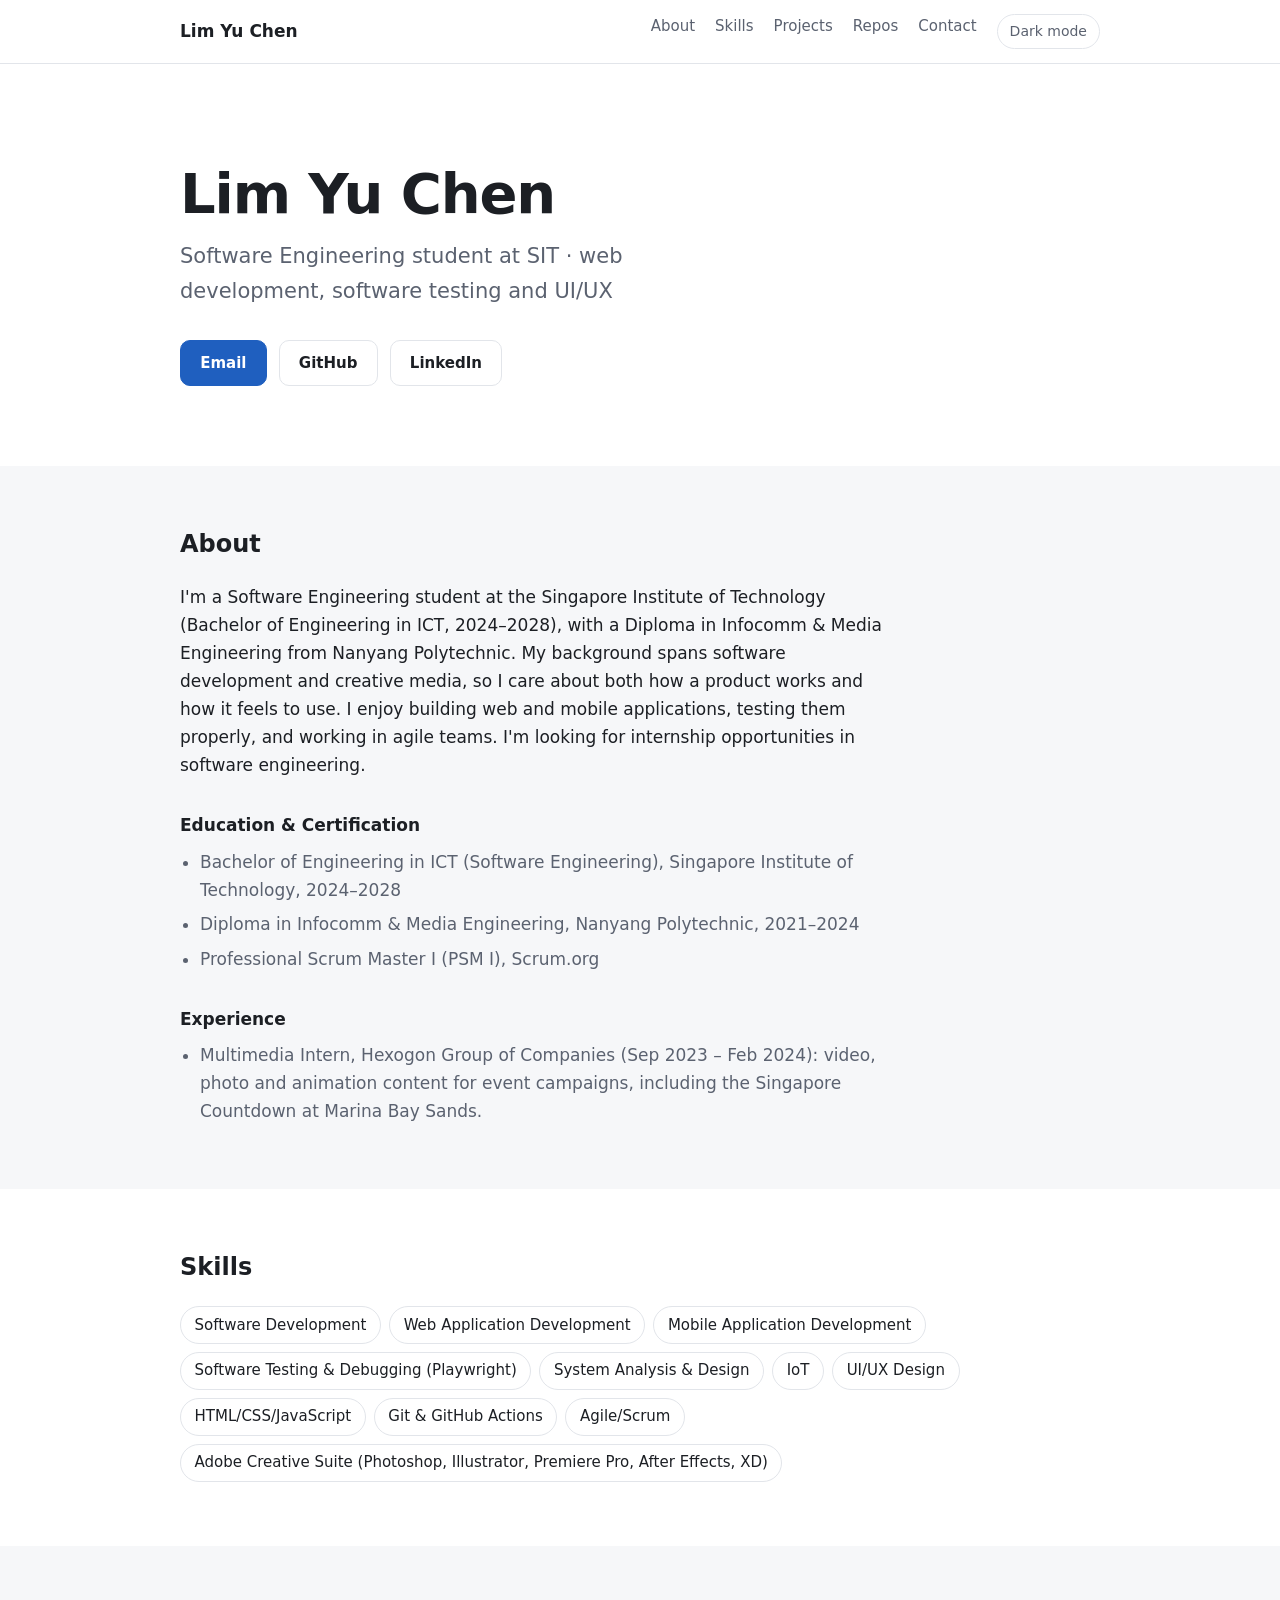
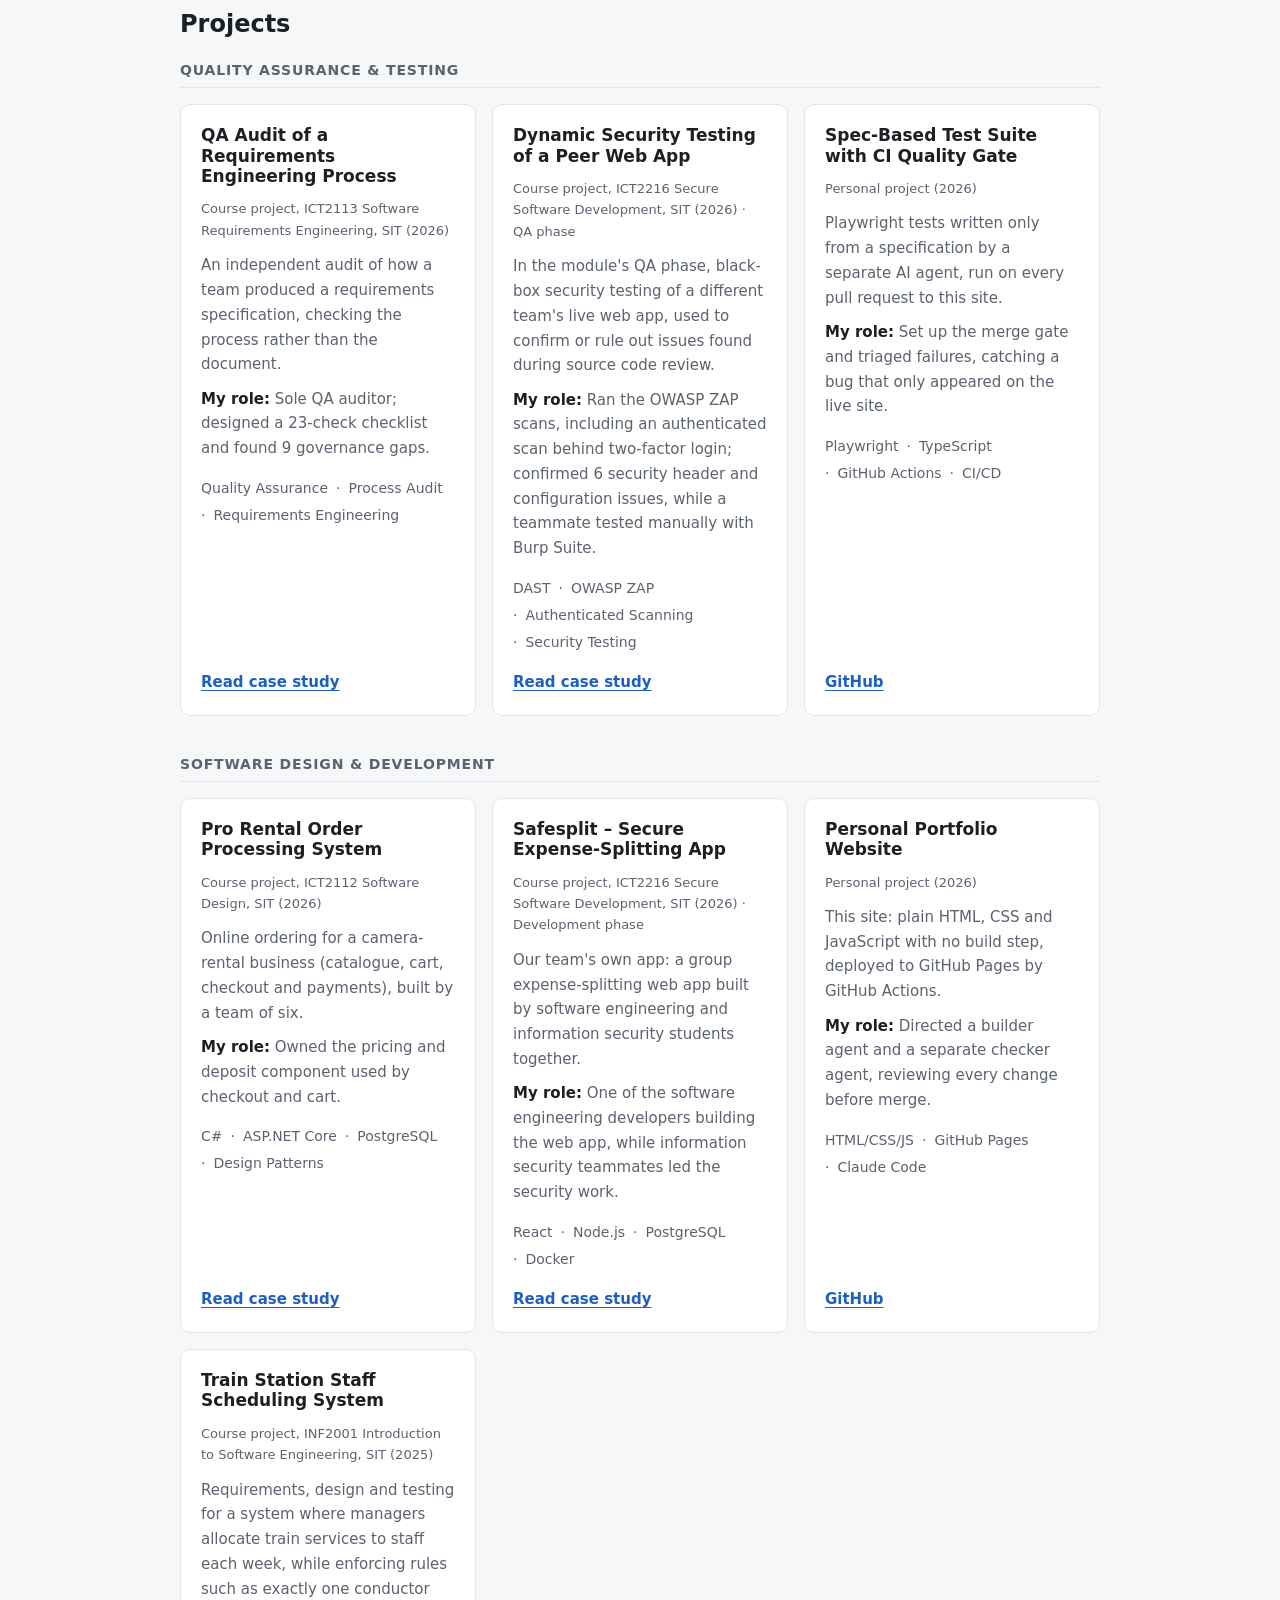
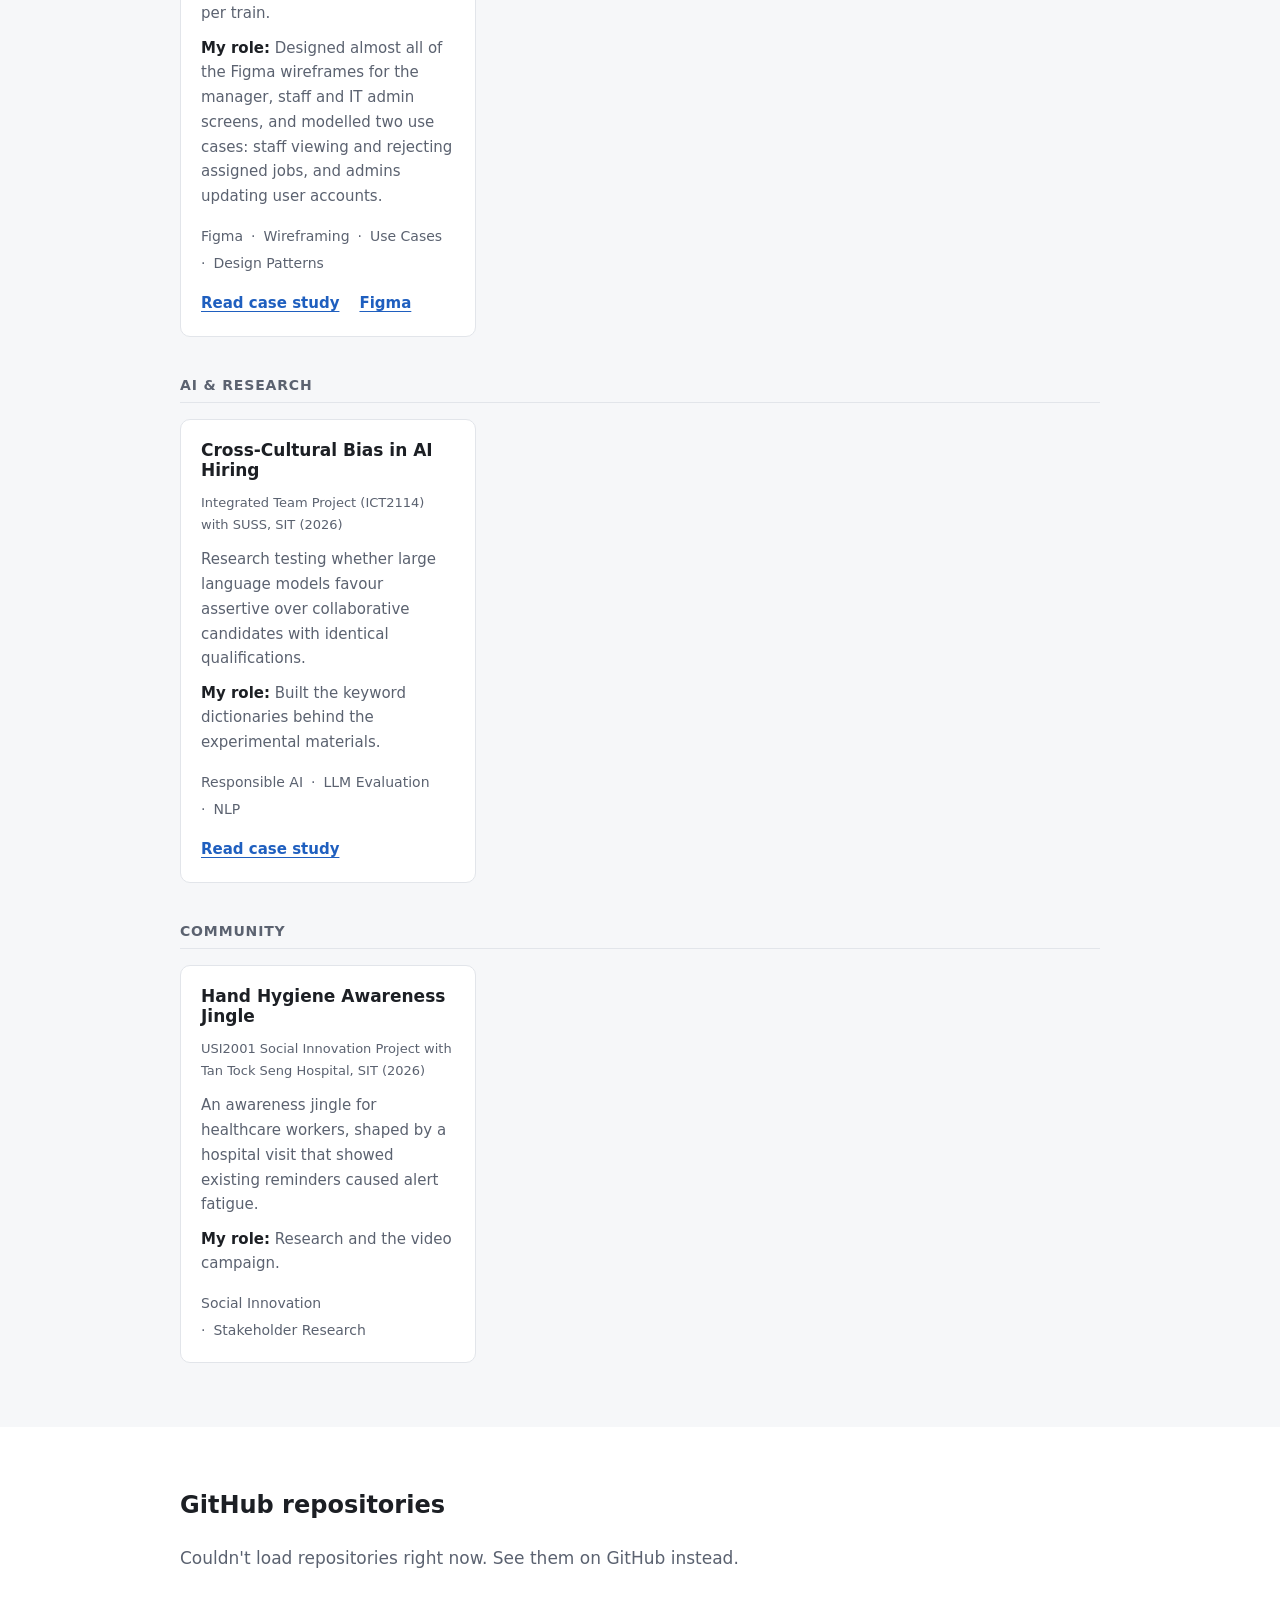
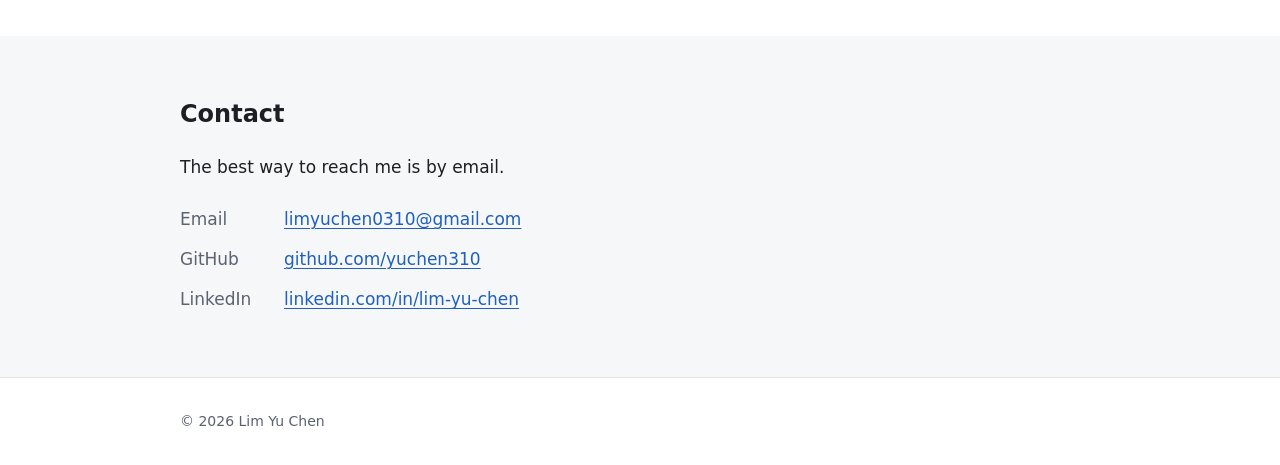
==== public/index.html @ 5fc9b2c0 "Add AI hiring bias case study page New public/ai-hiring.html sharing the case-study layout, with an " ====
<!doctype html>


<html lang="en">
<head>
  <meta charset="utf-8">
  <meta name="viewport" content="width=device-width, initial-scale=1">
  <title>Lim Yu Chen | Portfolio</title>
  <meta name="description" content="Lim Yu Chen – Software Engineering student at SIT. Web development, software testing and UI/UX.">
  <link rel="stylesheet" href="styles.css">
</head>
<body>
  <script>
    // Apply the theme before first paint to avoid a flash of the wrong colours.
    (function () {
      var stored = null;
      try { stored = sessionStorage.getItem("theme"); } catch (e) {}
      var dark = stored ? stored === "dark" : matchMedia("(prefers-color-scheme: dark)").matches;
      document.body.classList.toggle("dark", dark);
    })();
  </script>
  <header class="site-header">
    <nav class="container nav" aria-label="Main">
      <a class="nav-name" href="#hero">Lim Yu Chen</a>
      <ul class="nav-links">
        <li><a href="#about">About</a></li>
        <li><a href="#skills">Skills</a></li>
        <li><a href="#projects">Projects</a></li>
        <li><a href="#repos">Repos</a></li>
        <li><a href="#contact">Contact</a></li>
        <li><button type="button" class="theme-toggle" id="theme-toggle" aria-pressed="false">Dark mode</button></li>
      </ul>
    </nav>
  </header>

  <main>
    <section id="hero" class="hero">
      <div class="container">
        <h1>Lim Yu Chen</h1>
        <p class="tagline">Software Engineering student at SIT · web development, software testing and UI/UX</p>
        <ul class="link-row">
          <li><a class="button button-primary" href="mailto:limyuchen0310@gmail.com">Email</a></li>
          <li><a class="button" href="https://github.com/yuchen310" target="_blank" rel="noopener">GitHub</a></li>
          <li><a class="button" href="https://www.linkedin.com/in/lim-yu-chen/" target="_blank" rel="noopener">LinkedIn</a></li>
        </ul>
      </div>
    </section>

    <section id="about">
      <div class="container">
        <h2>About</h2>
        <p class="prose">I'm a Software Engineering student at the Singapore Institute of Technology (Bachelor of Engineering in ICT, 2024–2028), with a Diploma in Infocomm &amp; Media Engineering from Nanyang Polytechnic. My background spans software development and creative media, so I care about both how a product works and how it feels to use. I enjoy building web and mobile applications, testing them properly, and working in agile teams. I'm looking for internship opportunities in software engineering.</p>

        <h3 class="subheading">Education &amp; Certification</h3>
        <ul class="detail-list">
          <li>Bachelor of Engineering in ICT (Software Engineering), Singapore Institute of Technology, 2024–2028</li>
          <li>Diploma in Infocomm &amp; Media Engineering, Nanyang Polytechnic, 2021–2024</li>
          <li>Professional Scrum Master I (PSM I), Scrum.org</li>
        </ul>

        <h3 class="subheading">Experience</h3>
        <ul class="detail-list">
          <li>Multimedia Intern, Hexogon Group of Companies (Sep 2023 – Feb 2024): video, photo and animation content for event campaigns, including the Singapore Countdown at Marina Bay Sands.</li>
        </ul>
      </div>
    </section>

    <section id="skills">
      <div class="container">
        <h2>Skills</h2>
        <ul class="tags">
          <li>Software Development</li>
          <li>Web Application Development</li>
          <li>Mobile Application Development</li>
          <li>Software Testing &amp; Debugging (Playwright)</li>
          <li>System Analysis &amp; Design</li>
          <li>IoT</li>
          <li>UI/UX Design</li>
          <li>HTML/CSS/JavaScript</li>
          <li>Git &amp; GitHub Actions</li>
          <li>Agile/Scrum</li>
          <li>Adobe Creative Suite (Photoshop, Illustrator, Premiere Pro, After Effects, XD)</li>
        </ul>
      </div>
    </section>

    <section id="projects">
      <div class="container">
        <h2>Projects</h2>

        <div class="project-group">
          <h3 class="group-heading">Quality Assurance &amp; Testing</h3>
          <ul class="card-grid project-grid">
            <li class="card project-card">
              <h4>QA Audit of a Requirements Engineering Process</h4>
              <p class="card-context">Course project, ICT2113 Software Requirements Engineering, SIT (2026)</p>
              <p class="card-summary">An independent audit of how a team produced a requirements specification, checking the process rather than the document.</p>
              <p class="card-role"><strong>My role:</strong> Sole QA auditor; designed a 23-check checklist and found 9 governance gaps.</p>
              <ul class="card-meta" aria-label="Topics">
                <li>Quality Assurance</li>
                <li>Process Audit</li>
                <li>Requirements Engineering</li>
              </ul>
              <div class="card-links">
                <a class="card-link" href="qa-audit.html">Read case study</a>
              </div>
            </li>
            <li class="card project-card">
              <h4>Dynamic Security Testing of a Peer Web App</h4>
              <p class="card-context">Course project, ICT2216 Secure Software Development, SIT (2026) · QA phase</p>
              <p class="card-summary">In the module's QA phase, black-box security testing of a different team's live web app, used to confirm or rule out issues found during source code review.</p>
              <p class="card-role"><strong>My role:</strong> Ran the OWASP ZAP scans, including an authenticated scan behind two-factor login; confirmed 6 security header and configuration issues, while a teammate tested manually with Burp Suite.</p>
              <ul class="card-meta" aria-label="Topics">
                <li>DAST</li>
                <li>OWASP ZAP</li>
                <li>Authenticated Scanning</li>
                <li>Security Testing</li>
              </ul>
              <div class="card-links">
                <a class="card-link" href="dast.html">Read case study</a>
              </div>
            </li>
            <li class="card project-card">
              <h4>Spec-Based Test Suite with CI Quality Gate</h4>
              <p class="card-context">Personal project (2026)</p>
              <p class="card-summary">Playwright tests written only from a specification by a separate AI agent, run on every pull request to this site.</p>
              <p class="card-role"><strong>My role:</strong> Set up the merge gate and triaged failures, catching a bug that only appeared on the live site.</p>
              <ul class="card-meta" aria-label="Topics">
                <li>Playwright</li>
                <li>TypeScript</li>
                <li>GitHub Actions</li>
                <li>CI/CD</li>
              </ul>
              <div class="card-links">
                <a class="card-link" href="https://github.com/yuchen310/yuchen-site-tests" target="_blank" rel="noopener">GitHub</a>
              </div>
            </li>
          </ul>
        </div>

        <div class="project-group">
          <h3 class="group-heading">Software Design &amp; Development</h3>
          <ul class="card-grid project-grid">
            <li class="card project-card">
              <h4>Pro Rental Order Processing System</h4>
              <p class="card-context">Course project, ICT2112 Software Design, SIT (2026)</p>
              <p class="card-summary">Online ordering for a camera-rental business (catalogue, cart, checkout and payments), built by a team of six.</p>
              <p class="card-role"><strong>My role:</strong> Owned the pricing and deposit component used by checkout and cart.</p>
              <ul class="card-meta" aria-label="Topics">
                <li>C#</li>
                <li>ASP.NET Core</li>
                <li>PostgreSQL</li>
                <li>Design Patterns</li>
              </ul>
              <div class="card-links">
                <a class="card-link" href="pro-rental.html">Read case study</a>
              </div>
            </li>
            <li class="card project-card">
              <h4>Safesplit – Secure Expense-Splitting App</h4>
              <p class="card-context">Course project, ICT2216 Secure Software Development, SIT (2026) · Development phase</p>
              <p class="card-summary">Our team's own app: a group expense-splitting web app built by software engineering and information security students together.</p>
              <!-- TODO: replace with the specific feature built, as one of the software engineering developers -->
              <p class="card-role"><strong>My role:</strong> One of the software engineering developers building the web app, while information security teammates led the security work.</p>
              <ul class="card-meta" aria-label="Topics">
                <li>React</li>
                <li>Node.js</li>
                <li>PostgreSQL</li>
                <li>Docker</li>
              </ul>
              <div class="card-links">
                <a class="card-link" href="safesplit.html">Read case study</a>
              </div>
            </li>
            <li class="card project-card">
              <h4>Personal Portfolio Website</h4>
              <p class="card-context">Personal project (2026)</p>
              <p class="card-summary">This site: plain HTML, CSS and JavaScript with no build step, deployed to GitHub Pages by GitHub Actions.</p>
              <p class="card-role"><strong>My role:</strong> Directed a builder agent and a separate checker agent, reviewing every change before merge.</p>
              <ul class="card-meta" aria-label="Topics">
                <li>HTML/CSS/JS</li>
                <li>GitHub Pages</li>
                <li>Claude Code</li>
              </ul>
              <div class="card-links">
                <a class="card-link" href="https://github.com/yuchen310/yuchen-site" target="_blank" rel="noopener">GitHub</a>
              </div>
            </li>
            <li class="card project-card">
              <h4>Train Station Staff Scheduling System</h4>
              <p class="card-context">Course project, INF2001 Introduction to Software Engineering, SIT (2025)</p>
              <p class="card-summary">Requirements, design and testing for a system where managers allocate train services to staff each week, while enforcing rules such as exactly one conductor per train.</p>
              <p class="card-role"><strong>My role:</strong> Designed almost all of the Figma wireframes for the manager, staff and IT admin screens, and modelled two use cases: staff viewing and rejecting assigned jobs, and admins updating user accounts.</p>
              <ul class="card-meta" aria-label="Topics">
                <li>Figma</li>
                <li>Wireframing</li>
                <li>Use Cases</li>
                <li>Design Patterns</li>
              </ul>
              <div class="card-links">
                <a class="card-link" href="scheduling.html">Read case study</a>
                <a class="card-link" href="https://www.figma.com/design/fdSWLuWIiKrwcCBHg0YOWa/ISE-Train-and-Employee-management" target="_blank" rel="noopener noreferrer">Figma</a>
              </div>
            </li>
          </ul>
        </div>

        <div class="project-group">
          <h3 class="group-heading">AI &amp; Research</h3>
          <ul class="card-grid project-grid">
            <li class="card project-card">
              <h4>Cross-Cultural Bias in AI Hiring</h4>
              <p class="card-context">Integrated Team Project (ICT2114) with SUSS, SIT (2026)</p>
              <p class="card-summary">Research testing whether large language models favour assertive over collaborative candidates with identical qualifications.</p>
              <p class="card-role"><strong>My role:</strong> Built the keyword dictionaries behind the experimental materials.</p>
              <ul class="card-meta" aria-label="Topics">
                <li>Responsible AI</li>
                <li>LLM Evaluation</li>
                <li>NLP</li>
              </ul>
              <div class="card-links">
                <a class="card-link" href="ai-hiring.html">Read case study</a>
              </div>
            </li>
          </ul>
        </div>

        <div class="project-group">
          <h3 class="group-heading">Community</h3>
          <ul class="card-grid project-grid">
            <li class="card project-card">
              <h4>Hand Hygiene Awareness Jingle</h4>
              <p class="card-context">USI2001 Social Innovation Project with Tan Tock Seng Hospital, SIT (2026)</p>
              <p class="card-summary">An awareness jingle for healthcare workers, shaped by a hospital visit that showed existing reminders caused alert fatigue.</p>
              <p class="card-role"><strong>My role:</strong> Research and the video campaign.</p>
              <ul class="card-meta" aria-label="Topics">
                <li>Social Innovation</li>
                <li>Stakeholder Research</li>
              </ul>
            </li>
          </ul>
        </div>
      </div>
    </section>

    <section id="repos">
      <div class="container">
        <h2>GitHub repositories</h2>
        <p class="status" id="repos-status" role="status">Loading repositories…</p>
        <ul class="card-grid" id="repos-list"></ul>
      </div>
    </section>

    <section id="contact">
      <div class="container">
        <h2>Contact</h2>
        <p class="prose">The best way to reach me is by email.</p>
        <ul class="contact-list">
          <li><span>Email</span> <a href="mailto:limyuchen0310@gmail.com">limyuchen0310@gmail.com</a></li>
          <li><span>GitHub</span> <a href="https://github.com/yuchen310" target="_blank" rel="noopener">github.com/yuchen310</a></li>
          <li><span>LinkedIn</span> <a href="https://www.linkedin.com/in/lim-yu-chen/" target="_blank" rel="noopener">linkedin.com/in/lim-yu-chen</a></li>
        </ul>
      </div>
    </section>
  </main>

  <button type="button" class="back-to-top" id="back-to-top" aria-label="Back to top" hidden>↑ Top</button>

  <footer class="site-footer">
    <div class="container">
      <p>© <span id="year">2026</span> Lim Yu Chen</p>
    </div>
  </footer>

  <script src="script.js"></script>
</body>
</html>
---- public/styles.css ----
:root {
  --bg: #ffffff;
  --bg-alt: #f6f7f9;
  --text: #1c1f24;
  --muted: #5b6270;
  --border: #e2e5ea;
  --accent: #1f5fbf;
  --accent-text: #ffffff;
  --pass: #1a7f37;
  --fail: #b42318;
  --radius: 10px;
  --max: 960px;
  color-scheme: light;
}

body.dark {
  --bg: #111418;
  --bg-alt: #171b21;
  --text: #e6e8eb;
  --muted: #9aa2ae;
  --border: #2a3039;
  --accent: #6ea8ff;
  --accent-text: #0b1220;
  --pass: #6fdc8c;
  --fail: #ff8a80;
  color-scheme: dark;
}

*,
*::before,
*::after {
  box-sizing: border-box;
}

html {
  scroll-behavior: smooth;
  scroll-padding-top: 4.5rem;
}

body {
  margin: 0;
  background: var(--bg);
  color: var(--text);
  font-family: system-ui, -apple-system, "Segoe UI", Roboto, "Helvetica Neue", Arial, sans-serif;
  font-size: 1.0625rem;
  line-height: 1.65;
  -webkit-font-smoothing: antialiased;
}

a {
  color: var(--accent);
  text-underline-offset: 0.2em;
}

a:hover {
  text-decoration-thickness: 2px;
}

:focus-visible {
  outline: 2px solid var(--accent);
  outline-offset: 3px;
}

h1,
h2,
h3,
h4 {
  line-height: 1.2;
  margin: 0 0 0.75rem;
}

h2 {
  font-size: 1.5rem;
  margin-bottom: 1.5rem;
}

h3 {
  font-size: 1.0625rem;
}

ul {
  list-style: none;
  margin: 0;
  padding: 0;
}

.container {
  max-width: var(--max);
  margin: 0 auto;
  padding-inline: 1.25rem;
}

section {
  padding-block: 4rem;
}

section:nth-of-type(even) {
  background: var(--bg-alt);
}

.prose {
  max-width: 65ch;
  margin: 0;
}

.subheading {
  margin-top: 2.25rem;
}

.detail-list {
  max-width: 65ch;
  padding-left: 1.25rem;
  list-style: disc;
  color: var(--muted);
}

.detail-list li + li {
  margin-top: 0.4rem;
}

/* Header */
.site-header {
  position: sticky;
  top: 0;
  z-index: 10;
  background: color-mix(in srgb, var(--bg) 92%, transparent);
  backdrop-filter: blur(8px);
  border-bottom: 1px solid var(--border);
}

.nav {
  display: flex;
  flex-wrap: wrap;
  align-items: center;
  justify-content: space-between;
  gap: 0.5rem 1.5rem;
  padding-block: 0.875rem;
}

.nav-name {
  font-weight: 700;
  color: var(--text);
  text-decoration: none;
}

.nav-links {
  display: flex;
  flex-wrap: wrap;
  gap: 0.25rem 1.25rem;
  font-size: 0.9375rem;
}

.nav-links a {
  color: var(--muted);
  text-decoration: none;
}

.nav-links a:hover {
  color: var(--text);
}

.theme-toggle {
  padding: 0.3rem 0.75rem;
  border: 1px solid var(--border);
  border-radius: 999px;
  background: transparent;
  color: var(--muted);
  font: inherit;
  font-size: 0.875rem;
  cursor: pointer;
}

.theme-toggle:hover {
  border-color: var(--accent);
  color: var(--text);
}

/* Hero */
.hero {
  padding-block: 6rem 5rem;
}

.hero h1 {
  font-size: clamp(2.25rem, 7vw, 3.5rem);
  letter-spacing: -0.02em;
}

.tagline {
  font-size: clamp(1.125rem, 2.5vw, 1.3125rem);
  color: var(--muted);
  max-width: 40ch;
  margin: 0 0 2rem;
}

.link-row {
  display: flex;
  flex-wrap: wrap;
  gap: 0.75rem;
}

.button {
  display: inline-block;
  padding: 0.6rem 1.2rem;
  border: 1px solid var(--border);
  border-radius: var(--radius);
  color: var(--text);
  font-weight: 600;
  font-size: 0.9375rem;
  text-decoration: none;
  transition: border-color 0.15s, background-color 0.15s;
}

.button:hover {
  border-color: var(--accent);
}

.button-primary {
  background: var(--accent);
  border-color: var(--accent);
  color: var(--accent-text);
}

/* Skills */
.tags {
  display: flex;
  flex-wrap: wrap;
  gap: 0.5rem;
}

.tags li {
  padding: 0.35rem 0.85rem;
  border: 1px solid var(--border);
  border-radius: 999px;
  background: var(--bg);
  font-size: 0.9375rem;
}

/* Cards */
.card-grid {
  display: grid;
  grid-template-columns: repeat(auto-fill, minmax(min(100%, 260px), 1fr));
  gap: 1rem;
}

.card {
  display: flex;
  flex-direction: column;
  padding: 1.25rem;
  border: 1px solid var(--border);
  border-radius: var(--radius);
  background: var(--bg);
  min-width: 0;
}

.card h3,
.card h4 {
  font-size: 1.0625rem;
  overflow-wrap: anywhere;
}

.card h3 a,
.card h4 a {
  color: var(--text);
  text-decoration: none;
}

.card h3 a:hover,
.card h4 a:hover {
  color: var(--accent);
}

/* Project categories */
.project-group + .project-group {
  margin-top: 2.5rem;
}

.group-heading {
  margin-bottom: 1rem;
  padding-bottom: 0.5rem;
  border-bottom: 1px solid var(--border);
  font-size: 0.875rem;
  text-transform: uppercase;
  letter-spacing: 0.06em;
  color: var(--muted);
}

.card p {
  margin: 0;
  color: var(--muted);
  font-size: 0.9375rem;
  flex-grow: 1;
}

.card-meta {
  display: flex;
  flex-wrap: wrap;
  gap: 1rem;
  margin-top: 1rem;
  font-size: 0.875rem;
  color: var(--muted);
}

/* Topic lists: tighter spacing with a dot between items. */
ul.card-meta {
  gap: 0.25rem 0.5rem;
}

ul.card-meta li + li::before {
  content: "·";
  margin-right: 0.5rem;
}

.card-link {
  align-self: flex-start;
  margin-top: 1rem;
  font-size: 0.9375rem;
  font-weight: 600;
}

/* Case study pages */
.case-hero {
  padding-block: 3rem 2.5rem;
}

.case-hero h1 {
  font-size: clamp(1.75rem, 5vw, 2.5rem);
  letter-spacing: -0.01em;
  max-width: 30ch;
}

.back-link {
  display: inline-block;
  margin-bottom: 1.5rem;
  font-size: 0.9375rem;
  font-weight: 600;
}

.case-meta {
  margin: 0;
  color: var(--muted);
  font-size: 0.9375rem;
}

section.case-study {
  background: var(--bg);
  border-top: 1px solid var(--border);
}

.case-study h2 {
  margin: 2.75rem 0 1rem;
}

.case-study h2:first-child {
  margin-top: 0;
}

.case-study .prose + .prose,
.case-study .prose-list + .prose {
  margin-top: 1rem;
}

.prose-list {
  max-width: 65ch;
  margin: 1rem 0 0;
  padding-left: 1.5rem;
}

ul.prose-list {
  list-style: disc;
}

.prose-list li + li {
  margin-top: 0.5rem;
}

.case-footer-link {
  margin: 3rem 0 0;
}

/* Wide tables scroll inside their own box so the page never scrolls sideways. */
.table-scroll {
  margin-top: 1.25rem;
  overflow-x: auto;
  border: 1px solid var(--border);
  border-radius: var(--radius);
}

.checklist {
  width: 100%;
  min-width: 40rem;
  border-collapse: collapse;
  font-size: 0.9375rem;
}

.checklist th,
.checklist td {
  padding: 0.75rem 1rem;
  text-align: left;
  vertical-align: top;
  border-bottom: 1px solid var(--border);
}

.checklist th {
  background: var(--bg-alt);
  font-size: 0.8125rem;
  text-transform: uppercase;
  letter-spacing: 0.04em;
  color: var(--muted);
}

.checklist tbody tr:last-child td {
  border-bottom: 0;
}

.checklist td:first-child {
  white-space: nowrap;
  font-variant-numeric: tabular-nums;
}

/* Text comparison tables: every column wraps, and the last isn't muted. */
.compare-table td:first-child {
  white-space: normal;
}

.checklist.compare-table td:last-child {
  color: var(--text);
}

.checklist td:last-child {
  color: var(--muted);
}

.result {
  font-weight: 700;
}

.result-pass {
  color: var(--pass);
}

.result-fail {
  color: var(--fail);
}

/* At-a-glance summary box */
.at-a-glance {
  display: grid;
  gap: 0.6rem;
  max-width: 40rem;
  margin: 1.75rem 0 0;
  padding: 1rem 1.25rem;
  border: 1px solid var(--border);
  border-radius: var(--radius);
  background: var(--bg-alt);
  font-size: 0.9375rem;
}

.at-a-glance div {
  display: grid;
  grid-template-columns: 5.5rem 1fr;
  gap: 0 1rem;
}

.at-a-glance dt {
  color: var(--muted);
  font-weight: 600;
}

.at-a-glance dd {
  margin: 0;
  min-width: 0;
}

/* Inline code and code blocks */
code {
  font-family: ui-monospace, SFMono-Regular, Consolas, "Liberation Mono", Menlo, monospace;
  font-size: 0.875em;
  overflow-wrap: anywhere;
}

.code-block {
  max-width: 100%;
  margin: 1.25rem 0 0;
  padding: 1rem 1.25rem;
  overflow-x: auto;
  border: 1px solid var(--border);
  border-radius: var(--radius);
  background: var(--bg-alt);
  font-size: 0.9375rem;
  line-height: 1.55;
}

.code-block code {
  font-size: 0.875rem;
  overflow-wrap: normal;
}

/* Screenshots and diagrams */
.screenshot,
.flow-diagram {
  margin: 1.5rem 0 0;
}

/* Case-study images always fit the text column. */
.case-study img {
  display: block;
  max-width: 100%;
  height: auto;
  border: 1px solid var(--border);
  border-radius: var(--radius);
}

/* Flow diagram: a row of boxes joined by CSS-drawn arrows; stacks on narrow screens. */
.flow-diagram {
  padding: 1.25rem 1rem;
  border: 1px solid var(--border);
  border-radius: var(--radius);
  background: var(--bg-alt);
}

.flow {
  --box-h: 4.25rem;
  --gap: 1.5rem;
  display: flex;
  align-items: flex-end;
  max-width: 48rem;
  margin: 0 auto;
  padding: 0;
  list-style: none;
}

.flow-step {
  position: relative;
  display: flex;
  flex-direction: column;
  flex: 1 1 0;
  min-width: 0;
}

.flow-step-fed {
  flex-grow: 1.4;
}

.flow-step + .flow-step {
  margin-left: var(--gap);
}

/* Main arrow: a line in the gap before each step, ending in a head. */
.flow-step + .flow-step::before,
.flow-step + .flow-step::after {
  content: "";
  position: absolute;
}

.flow-step + .flow-step::before {
  left: calc(-1 * var(--gap) + 2px);
  bottom: calc(var(--box-h) / 2 - 1px);
  width: calc(var(--gap) - 10px);
  border-top: 2px solid var(--muted);
}

.flow-step + .flow-step::after {
  left: -8px;
  bottom: calc(var(--box-h) / 2 - 6px);
  border: 6px solid transparent;
  border-right: 0;
  border-left: 7px solid var(--muted);
}

.flow-box {
  display: flex;
  flex-direction: column;
  justify-content: center;
  align-items: center;
  min-height: var(--box-h);
  padding: 0.5rem 0.4rem;
  border: 1.5px solid var(--border);
  border-radius: 8px;
  background: var(--bg);
  color: var(--text);
  font-size: 0.8125rem;
  font-weight: 600;
  line-height: 1.3;
  text-align: center;
  overflow-wrap: anywhere;
}

.flow-box small {
  display: block;
  margin-top: 0.15rem;
  color: var(--muted);
  font-size: 0.75rem;
  font-weight: 400;
}

.flow-box-mine {
  border: 2px solid var(--accent);
}

.flow-box-mine small {
  color: var(--accent);
  font-weight: 600;
}

.flow-box-external {
  border-style: dashed;
  background: transparent;
}

/* Dashed feed arrow from the shipping module into cost calculation. */
.flow-feed {
  position: relative;
  height: 1.75rem;
}

.flow-feed::before,
.flow-feed::after {
  content: "";
  position: absolute;
}

.flow-feed::before {
  top: 2px;
  bottom: 7px;
  left: calc(50% - 1px);
  border-left: 2px dashed var(--muted);
}

.flow-feed::after {
  bottom: 0;
  left: calc(50% - 6px);
  border: 6px solid transparent;
  border-bottom: 0;
  border-top: 7px solid var(--muted);
}

.flow-note {
  max-width: 48rem;
  margin: 1rem auto 0;
  color: var(--muted);
  font-size: 0.875rem;
  text-align: center;
}

.case-study .flow-diagram + .prose {
  margin-top: 1.25rem;
}

/* Diagrams whose last step branches downward: align steps by their top edge. */
.flow-top {
  align-items: flex-start;
}

.flow-top .flow-step + .flow-step::before {
  bottom: auto;
  top: calc(var(--box-h) / 2 - 1px);
}

.flow-top .flow-step + .flow-step::after {
  bottom: auto;
  top: calc(var(--box-h) / 2 - 6px);
}

.flow-step-wide {
  flex-grow: 2;
}

.flow-branches {
  display: flex;
  gap: 0.75rem;
  margin-top: 1.75rem;
}

.flow-branches .flow-box {
  position: relative;
  flex: 1 1 0;
  min-width: 0;
}

/* Each branch gets a short arrow down from the step above. */
.flow-branches .flow-box::before,
.flow-branches .flow-box::after {
  content: "";
  position: absolute;
}

.flow-branches .flow-box::before {
  top: calc(-1.75rem + 2px);
  left: calc(50% - 1px);
  height: calc(1.75rem - 10px);
  border-left: 2px solid var(--muted);
}

.flow-branches .flow-box::after {
  top: -8px;
  left: calc(50% - 6px);
  border: 6px solid transparent;
  border-bottom: 0;
  border-top: 7px solid var(--muted);
}

/* Sub-headings and spacing inside case studies. */
.case-study h3 {
  margin: 2rem 0 0.75rem;
  font-size: 1.125rem;
}

.case-study h2 + h3 {
  margin-top: 0;
}

.case-study .table-scroll + .prose {
  margin-top: 1.25rem;
}

.case-study .flowchart-figure + .prose {
  margin-top: 1.25rem;
}

/* Vertical flowchart: steps run down the left, and a decision's "No" path branches right. */
.flowchart-figure {
  margin: 1.5rem 0 0;
  padding: 1.25rem 1rem;
  border: 1px solid var(--border);
  border-radius: var(--radius);
  background: var(--bg-alt);
}

.flowchart {
  --node-w: 15rem;
  --box-h: 3.25rem;
  --gap: 2rem;
  max-width: 38rem;
  margin: 0 auto;
  padding: 0;
  list-style: none;
}

.fc-step {
  position: relative;
  display: flex;
  align-items: center;
}

.fc-step + .fc-step {
  margin-top: var(--gap);
}

.fc-step + .fc-step::before,
.fc-step + .fc-step::after {
  content: "";
  position: absolute;
}

.fc-step + .fc-step::before {
  top: calc(-1 * var(--gap) + 2px);
  left: calc(var(--node-w) / 2 - 1px);
  height: calc(var(--gap) - 10px);
  border-left: 2px solid var(--muted);
}

.fc-step + .fc-step::after {
  top: -8px;
  left: calc(var(--node-w) / 2 - 6px);
  border: 6px solid transparent;
  border-bottom: 0;
  border-top: 7px solid var(--muted);
}

.fc-node {
  flex: 0 0 var(--node-w);
}

/* Decisions are pill-shaped with an accent outline. */
.fc-decision .fc-node {
  border: 2px solid var(--accent);
  border-radius: 999px;
}

.fc-yes {
  position: absolute;
  top: 100%;
  left: calc(var(--node-w) / 2 + 0.6rem);
  color: var(--muted);
  font-size: 0.75rem;
  font-weight: 600;
  line-height: var(--gap);
}

.fc-alt {
  display: flex;
  align-items: center;
  flex: 1 1 auto;
  min-width: 0;
}

/* "No" label sits above a dashed arrow pointing at the alternative outcome. */
.fc-alt-arrow {
  position: relative;
  flex: 0 0 3.5rem;
  padding-bottom: 0.9rem;
  color: var(--muted);
  font-size: 0.75rem;
  font-weight: 600;
  text-align: center;
}

.fc-alt-arrow::before,
.fc-alt-arrow::after {
  content: "";
  position: absolute;
}

.fc-alt-arrow::before {
  left: 4px;
  right: 8px;
  bottom: calc(0.45rem - 1px);
  border-top: 2px dashed var(--muted);
}

.fc-alt-arrow::after {
  right: 1px;
  bottom: calc(0.45rem - 6px);
  border: 6px solid transparent;
  border-right: 0;
  border-left: 7px solid var(--muted);
}

.fc-alt-node {
  flex: 1 1 auto;
  min-width: 0;
  max-width: 15rem;
  border-style: dashed;
  background: transparent;
}

@media (max-width: 40rem) {
  .flowchart {
    --node-w: 52%;
  }

  .fc-alt-arrow {
    flex-basis: 2.25rem;
  }

  .fc-alt-node {
    font-size: 0.75rem;
  }
}

/* Screenshot captions, and pairs or galleries shown in two columns on wide screens. */
.screenshot figcaption {
  margin-top: 0.5rem;
  color: var(--muted);
  font-size: 0.875rem;
}

.screenshot-pair,
.gallery {
  display: grid;
  gap: 1.5rem 1rem;
  margin-top: 1.5rem;
}

.screenshot-pair .screenshot,
.gallery .screenshot {
  margin: 0;
  min-width: 0;
}

@media (min-width: 40rem) {
  .screenshot-pair,
  .gallery {
    grid-template-columns: repeat(2, minmax(0, 1fr));
  }
}

.case-study .gallery + .prose {
  margin-top: 1.25rem;
}

/* Word samples: pill-shaped tags grouped by category, all in one neutral style. */
.word-samples {
  display: grid;
  grid-template-columns: repeat(auto-fit, minmax(min(100%, 15rem), 1fr));
  gap: 1rem 1.5rem;
  margin-top: 1.5rem;
}

.word-group {
  min-width: 0;
}

.case-study .word-group-label {
  margin: 0 0 0.5rem;
  color: var(--muted);
  font-size: 0.8125rem;
  font-weight: 700;
  letter-spacing: 0.06em;
  text-transform: uppercase;
}

.pill-list {
  display: flex;
  flex-wrap: wrap;
  gap: 0.4rem;
}

.pill-list li,
.flow-pills span {
  padding: 0.2rem 0.65rem;
  border: 1px solid var(--border);
  border-radius: 999px;
  background: var(--bg);
  color: var(--text);
  font-size: 0.8125rem;
  line-height: 1.4;
  overflow-wrap: anywhere;
}

/* Diagrams whose boxes differ in height: centre the row and put arrows at mid-height. */
.flow-center {
  align-items: center;
}

.flow-center .flow-step + .flow-step::before {
  bottom: auto;
  top: calc(50% - 1px);
}

.flow-center .flow-step + .flow-step::after {
  bottom: auto;
  top: calc(50% - 6px);
}

@media (max-width: 40rem) {
  .flow-center {
    align-items: stretch;
  }

  .flow-center .flow-step + .flow-step::before {
    top: calc(-1 * var(--gap) + 2px);
  }

  .flow-center .flow-step + .flow-step::after {
    top: -8px;
  }
}

/* Mini pills inside a diagram box. */
.flow-pills {
  display: flex;
  flex-wrap: wrap;
  justify-content: center;
  gap: 0.25rem;
  margin-top: 0.35rem;
}

.flow-pills span {
  padding: 0.05rem 0.45rem;
  background: var(--bg-alt);
  font-size: 0.6875rem;
  font-weight: 500;
}

.case-study .word-samples + .prose,
.case-study .word-samples + h3 {
  margin-top: 2rem;
}

/* Stacked branching diagram: centre the steps so both branches hang below the last one. */
@media (max-width: 40rem) {
  .flow-top .flow-step > .flow-box {
    margin-inline: auto;
  }

  .flow-top .flow-step + .flow-step::before {
    top: calc(-1 * var(--gap) + 2px);
    left: calc(50% - 1px);
  }

  .flow-top .flow-step + .flow-step::after {
    top: -8px;
    left: calc(50% - 6px);
  }

  .flow .flow-branches .flow-box {
    width: auto;
  }
}

@media (max-width: 40rem) {
  .flow {
    flex-direction: column;
    align-items: stretch;
  }

  .flow .flow-box {
    width: 55%;
  }

  .flow-step + .flow-step {
    margin-left: 0;
    margin-top: var(--gap);
  }

  /* Main arrows point down, centred on the 55%-wide boxes. */
  .flow-step + .flow-step::before {
    top: calc(-1 * var(--gap) + 2px);
    bottom: auto;
    left: calc(27.5% - 1px);
    width: 0;
    height: calc(var(--gap) - 10px);
    border-top: 0;
    border-left: 2px solid var(--muted);
  }

  .flow-step + .flow-step::after {
    top: -8px;
    bottom: auto;
    left: calc(27.5% - 6px);
    border: 6px solid transparent;
    border-bottom: 0;
    border-top: 7px solid var(--muted);
  }

  /* Shipping sits to the right of cost calculation, feeding it from the side. */
  .flow-step-fed {
    flex-direction: row-reverse;
    align-items: stretch;
  }

  .flow-step-fed .flow-box-external {
    flex: 1 1 0;
    width: auto;
    min-width: 0;
  }

  .flow-feed {
    flex: 0 0 1.75rem;
    height: auto;
  }

  .flow-feed::before {
    top: calc(50% - 1px);
    bottom: auto;
    left: 7px;
    right: 2px;
    border-left: 0;
    border-top: 2px dashed var(--muted);
  }

  .flow-feed::after {
    top: calc(50% - 6px);
    bottom: auto;
    left: 0;
    border: 6px solid transparent;
    border-left: 0;
    border-right: 7px solid var(--muted);
  }
}

/* Cost breakdown table */
.cost-table {
  min-width: 32rem;
}

.cost-table th[scope="row"] {
  background: none;
  font-size: inherit;
  text-transform: none;
  letter-spacing: normal;
  color: var(--text);
  font-weight: 400;
}

.cost-table td:nth-child(n + 2),
.cost-table th[scope="col"]:nth-child(n + 2) {
  text-align: right;
  white-space: nowrap;
  font-variant-numeric: tabular-nums;
}

.cost-table td:last-child {
  color: var(--text);
}

.cost-table tr.cost-row th,
.cost-table tr.cost-row td {
  border-top: 2px solid var(--border);
}

.cost-table tr.cost-total th,
.cost-table tr.cost-total td {
  font-weight: 700;
}

.table-note {
  margin-top: 0.75rem;
  font-size: 0.875rem;
  color: var(--muted);
}

.card .card-context {
  flex-grow: 0;
  margin-bottom: 0.75rem;
  font-size: 0.8125rem;
}

/* Project summary cards: 1 column on phones, 2 on tablets, 3 on wide screens. */
.project-grid {
  grid-template-columns: minmax(0, 1fr);
}

@media (min-width: 40rem) {
  .project-grid {
    grid-template-columns: repeat(2, minmax(0, 1fr));
  }
}

@media (min-width: 60rem) {
  .project-grid {
    grid-template-columns: repeat(3, minmax(0, 1fr));
  }
}

.project-card .card-summary,
.project-card .card-role {
  flex-grow: 0;
}

.project-card .card-role {
  margin-top: 0.6rem;
}

.project-card .card-role strong {
  color: var(--text);
}

/* Links sit at the bottom of the card so they line up across a row. */
.card-links {
  display: flex;
  flex-wrap: wrap;
  gap: 0.5rem 1.25rem;
  margin-top: auto;
  padding-top: 1rem;
}

.card-links .card-link {
  margin-top: 0;
}

.status {
  color: var(--muted);
  margin: 0;
}

.status:empty {
  display: none;
}

/* Contact */
.contact-list {
  margin-top: 1.5rem;
  display: grid;
  gap: 0.75rem;
}

.contact-list li {
  display: flex;
  flex-wrap: wrap;
  gap: 0.25rem 1rem;
}

.contact-list span {
  min-width: 5.5rem;
  color: var(--muted);
}

.contact-list a {
  overflow-wrap: anywhere;
}

/* Back to top */
.back-to-top {
  position: fixed;
  right: 1.25rem;
  bottom: calc(1.25rem + env(safe-area-inset-bottom, 0px));
  z-index: 10;
  padding: 0.6rem 1rem;
  border: 1px solid var(--border);
  border-radius: 999px;
  background: var(--bg);
  color: var(--text);
  font: inherit;
  font-size: 0.875rem;
  font-weight: 600;
  box-shadow: 0 4px 14px rgb(0 0 0 / 0.12);
  cursor: pointer;
}

.back-to-top:hover {
  border-color: var(--accent);
}

.back-to-top[hidden] {
  display: none;
}

/* Footer */
.site-footer {
  border-top: 1px solid var(--border);
  padding-block: 2rem;
  color: var(--muted);
  font-size: 0.875rem;
}

.site-footer p {
  margin: 0;
}

@media (max-width: 600px) {
  section {
    padding-block: 3rem;
  }

  .hero {
    padding-block: 4rem 3.5rem;
  }

  .nav-links {
    gap: 0.25rem 1rem;
  }
}

@media (prefers-reduced-motion: reduce) {
  html {
    scroll-behavior: auto;
  }
}
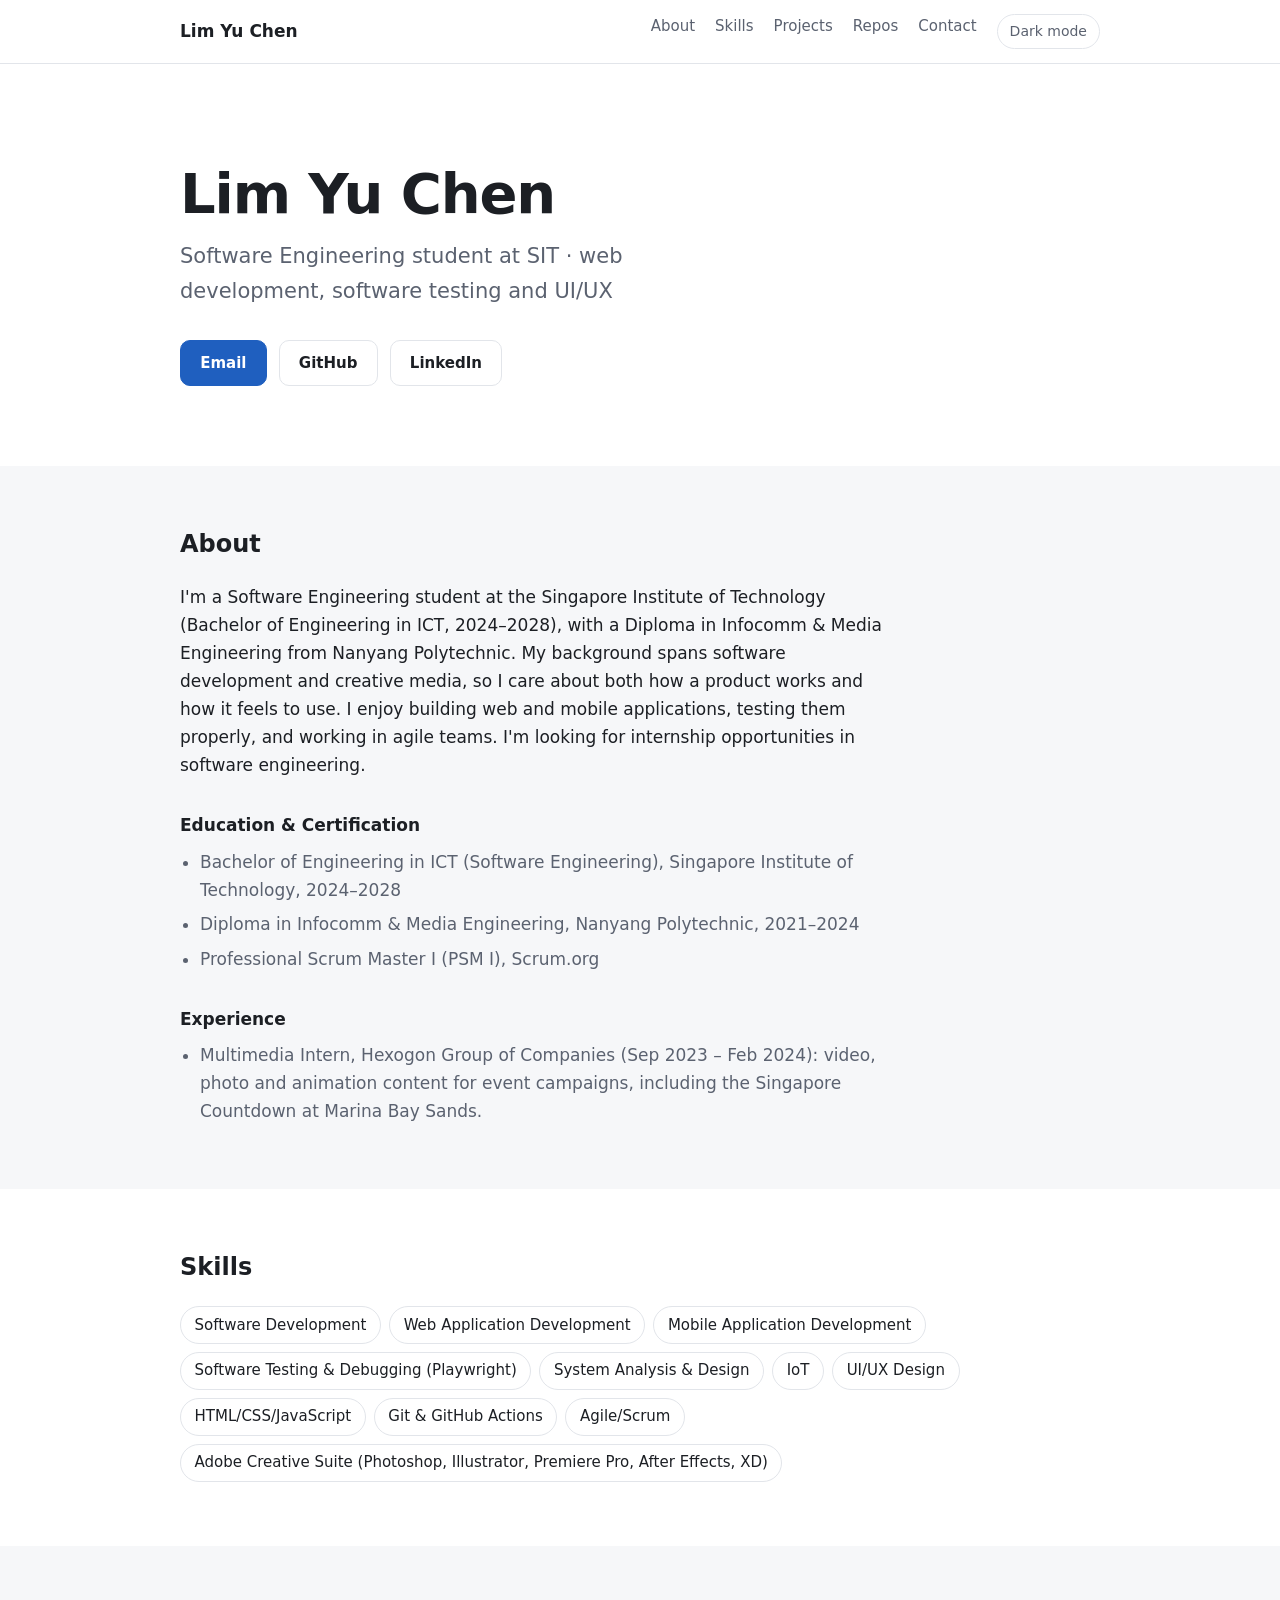
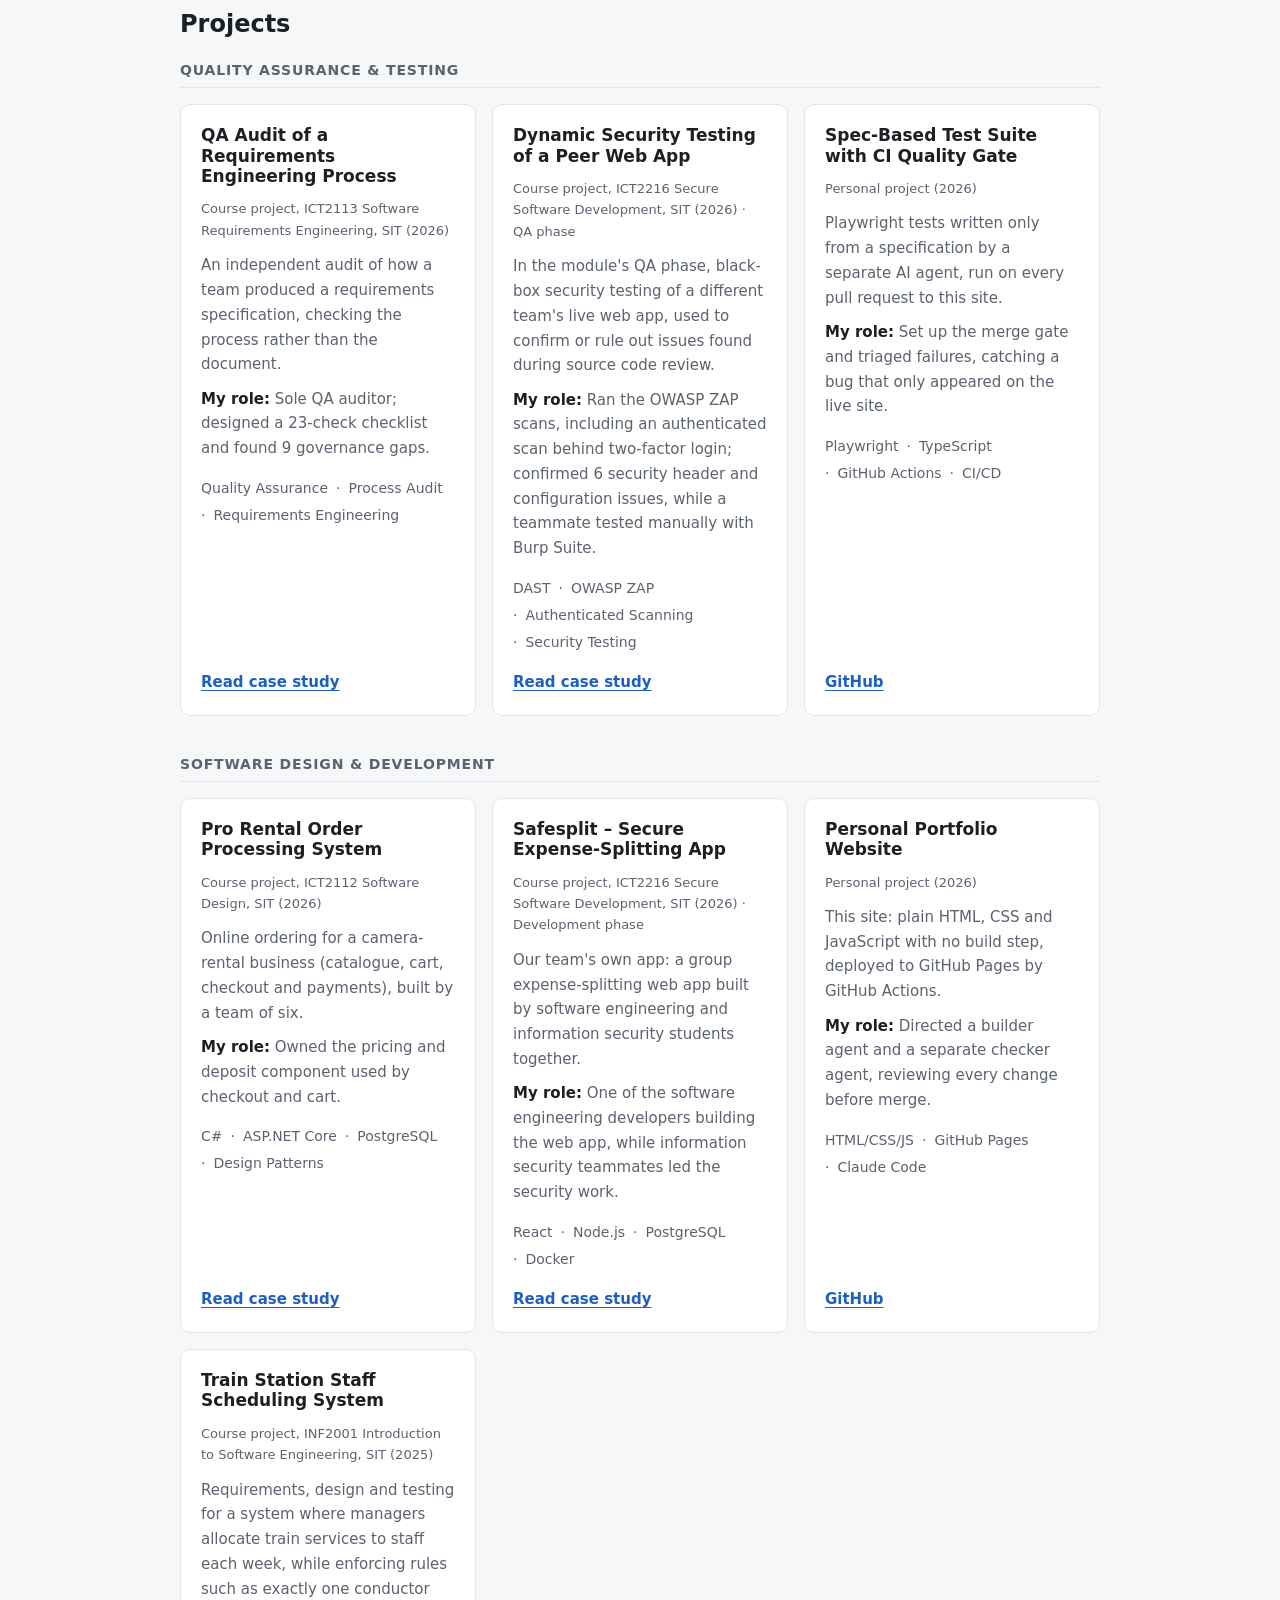
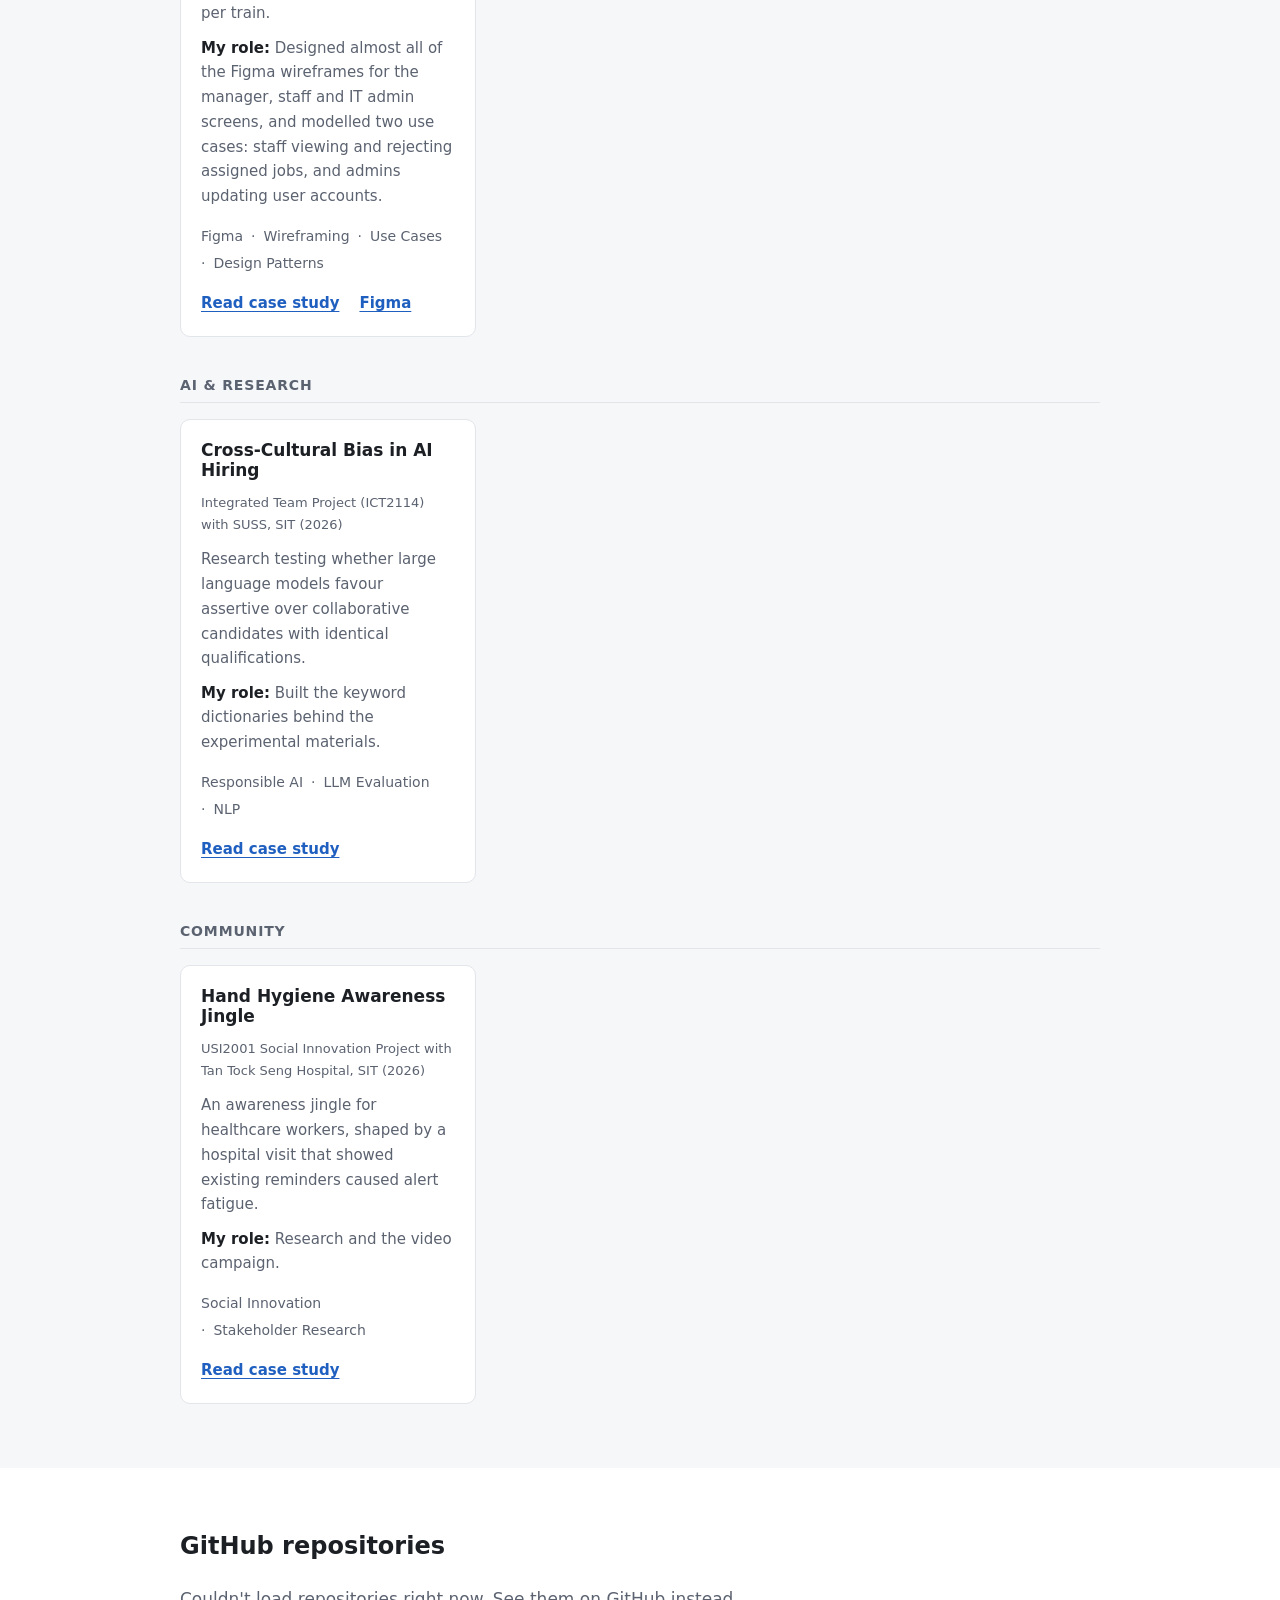
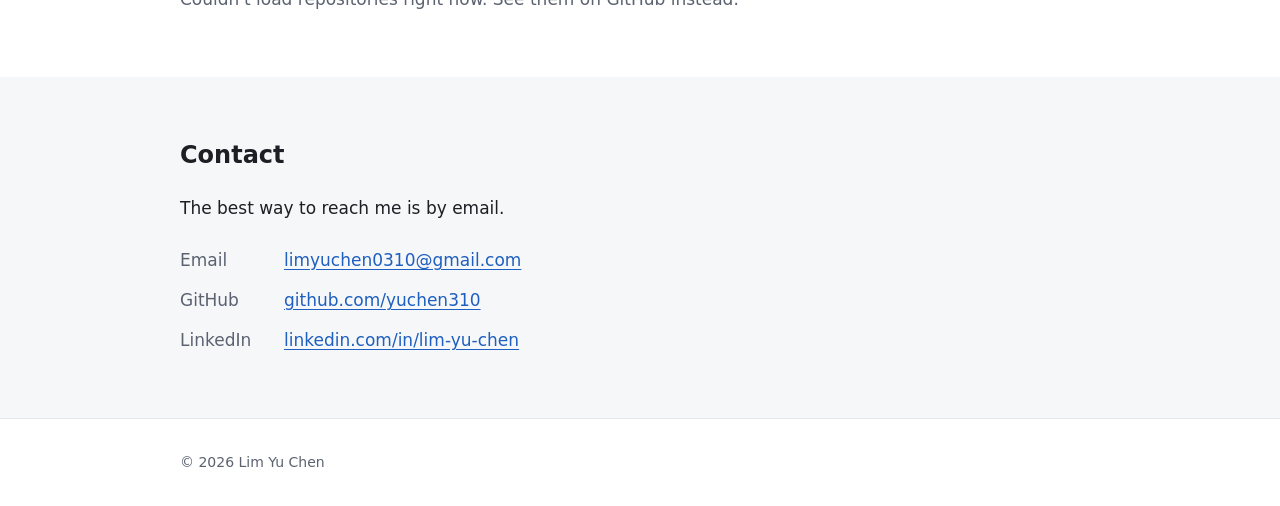
==== commit 51e702ac: "Add hand hygiene case study page New public/hand-hygiene.html sharing the case-study layout, with se" ====
--- a/public/index.html
+++ b/public/index.html
@@ -237,6 +237,9 @@
                 <li>Social Innovation</li>
                 <li>Stakeholder Research</li>
               </ul>
+              <div class="card-links">
+                <a class="card-link" href="hand-hygiene.html">Read case study</a>
+              </div>
             </li>
           </ul>
         </div>
--- a/public/styles.css
+++ b/public/styles.css
@@ -966,6 +966,93 @@
 .case-study .word-samples + .prose,
 .case-study .word-samples + h3 {
   margin-top: 2rem;
+}
+
+/* An image that opens a case study sits flush with the top of the section. */
+.case-study .case-lead-image {
+  margin-top: 0;
+}
+
+.case-study .screenshot + .prose {
+  margin-top: 1.25rem;
+}
+
+/* Solution principles as small cards: 1 column, then 2 x 2, then 4 across. */
+.principle-grid {
+  display: grid;
+  grid-template-columns: minmax(0, 1fr);
+  gap: 1rem;
+  margin-top: 1.5rem;
+}
+
+@media (min-width: 40rem) {
+  .principle-grid {
+    grid-template-columns: repeat(2, minmax(0, 1fr));
+  }
+}
+
+@media (min-width: 60rem) {
+  .principle-grid {
+    grid-template-columns: repeat(4, minmax(0, 1fr));
+  }
+}
+
+.principle {
+  min-width: 0;
+  padding: 1rem 1.1rem;
+  border: 1px solid var(--border);
+  border-top: 3px solid var(--accent);
+  border-radius: var(--radius);
+  background: var(--bg-alt);
+}
+
+.case-study .principle h3 {
+  margin: 0 0 0.35rem;
+  font-size: 1rem;
+}
+
+.principle p {
+  margin: 0;
+  color: var(--muted);
+  font-size: 0.9375rem;
+}
+
+/* Lyrics: a quiet block with each stanza's lines kept as written. */
+.lyrics {
+  max-width: 40rem;
+  margin-top: 1.5rem;
+  padding: 1.25rem 1.5rem;
+  border-left: 3px solid var(--accent);
+  border-radius: 0 var(--radius) var(--radius) 0;
+  background: var(--bg-alt);
+  color: var(--text);
+  font-size: 1rem;
+  font-style: italic;
+  line-height: 1.75;
+}
+
+.stanza {
+  margin: 0;
+}
+
+.stanza + .stanza {
+  margin-top: 1.25rem;
+}
+
+.stanza-label {
+  display: block;
+  margin-bottom: 0.15rem;
+  color: var(--muted);
+  font-size: 0.75rem;
+  font-style: normal;
+  font-weight: 700;
+  letter-spacing: 0.06em;
+  text-transform: uppercase;
+}
+
+.case-study .principle-grid + h2,
+.case-study .lyrics + h2 {
+  margin-top: 2.75rem;
 }
 
 /* Stacked branching diagram: centre the steps so both branches hang below the last one. */
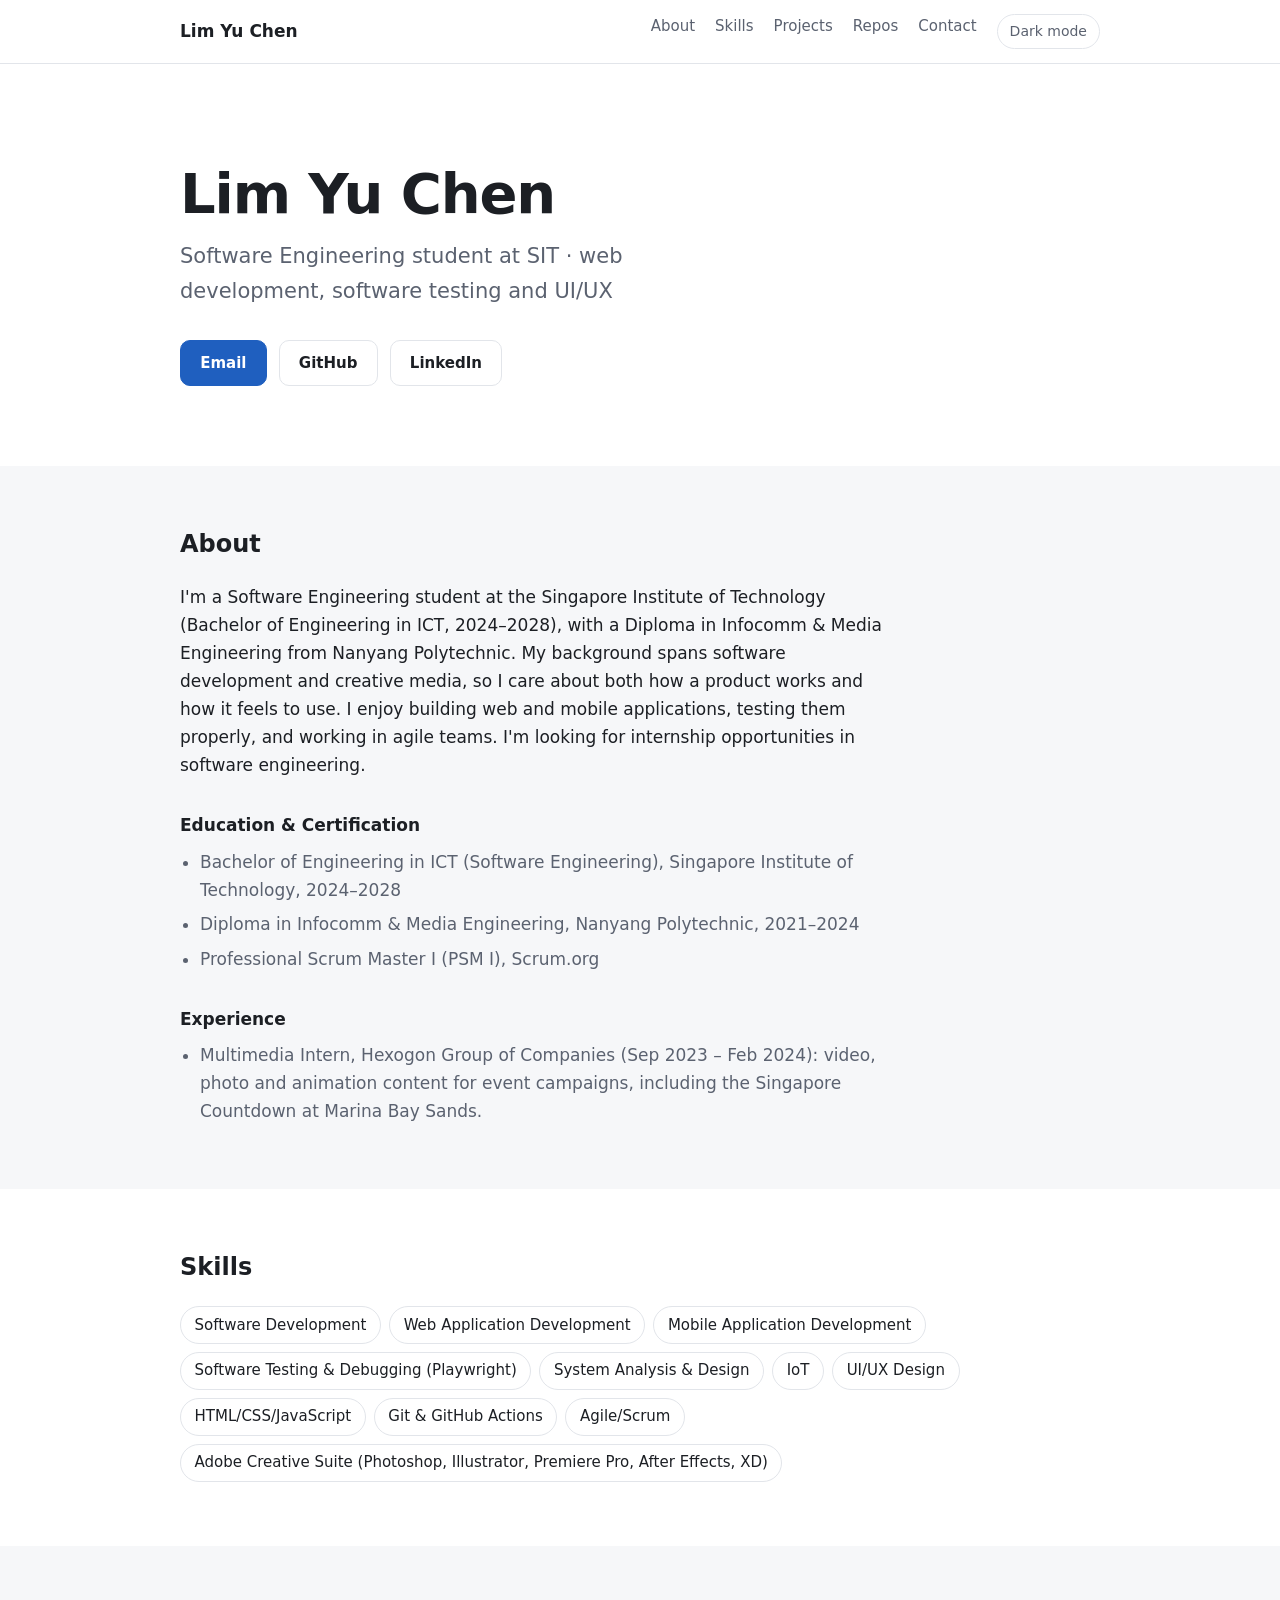
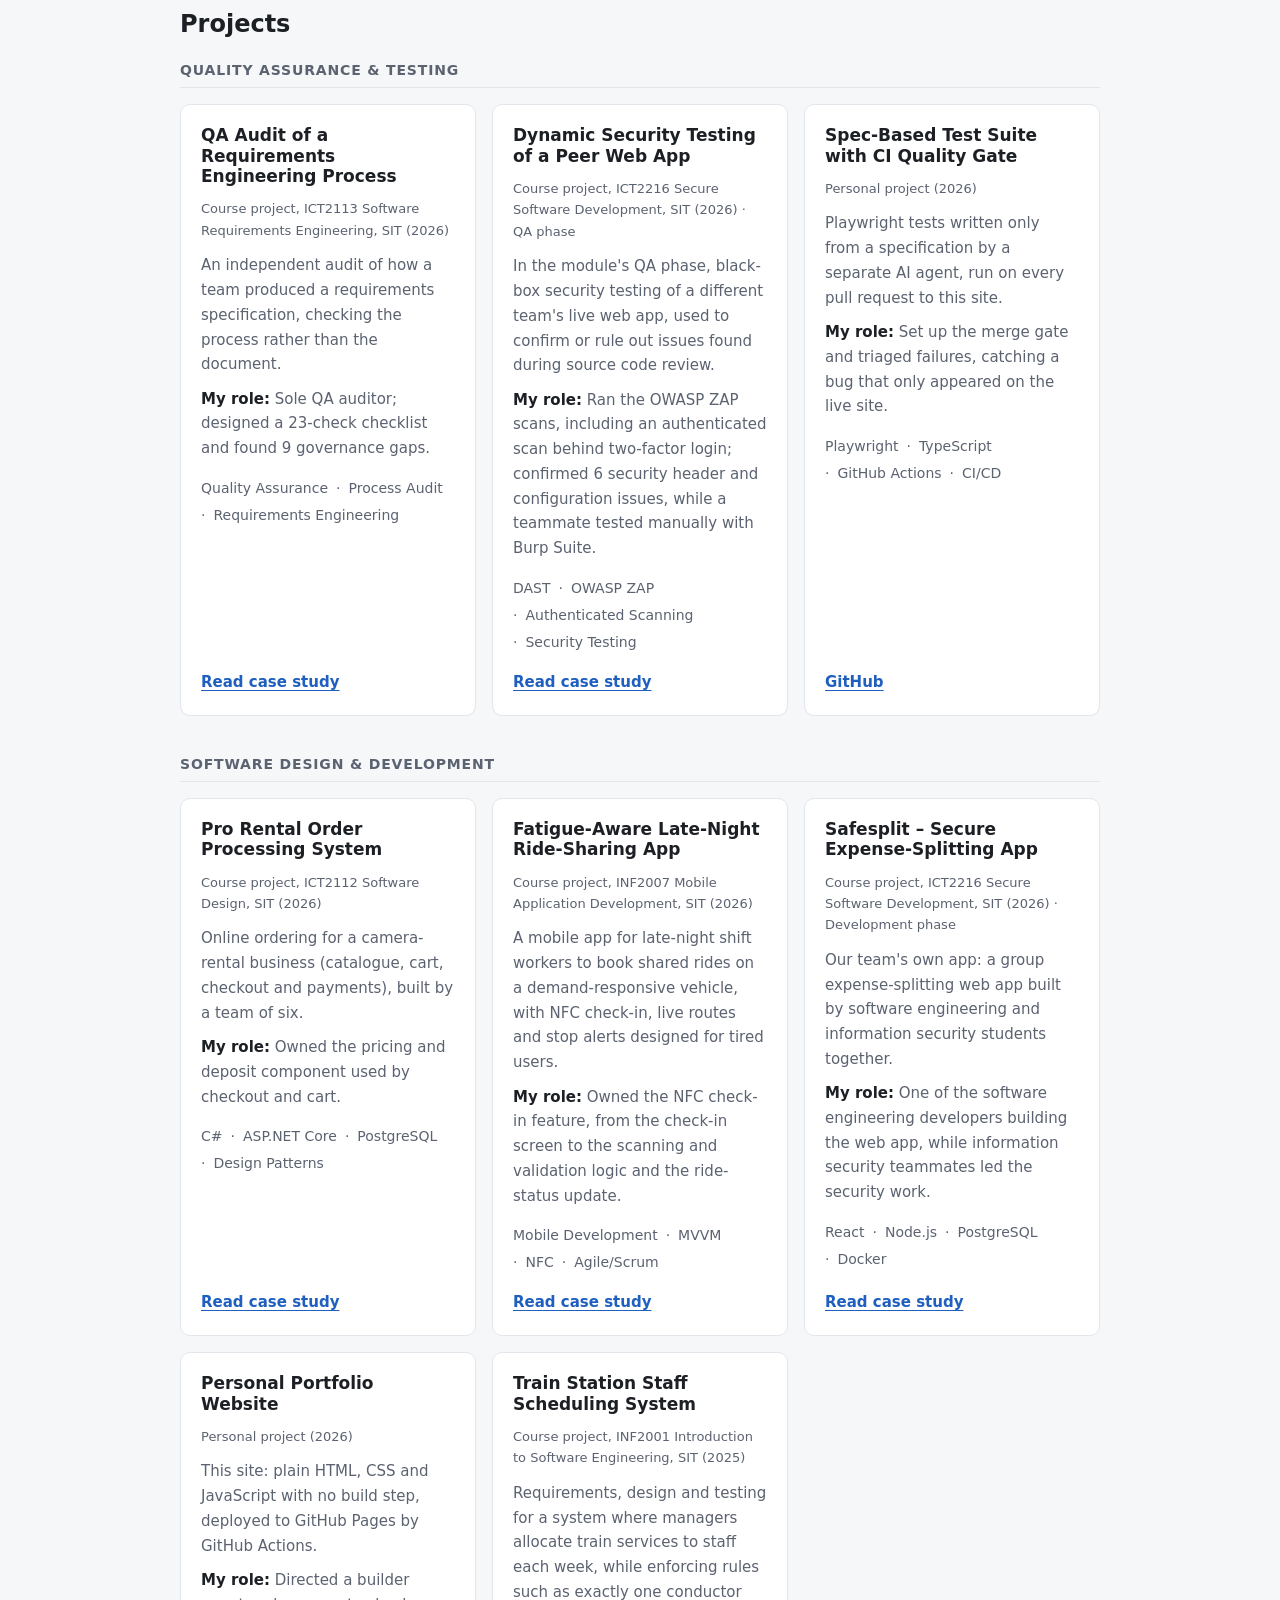
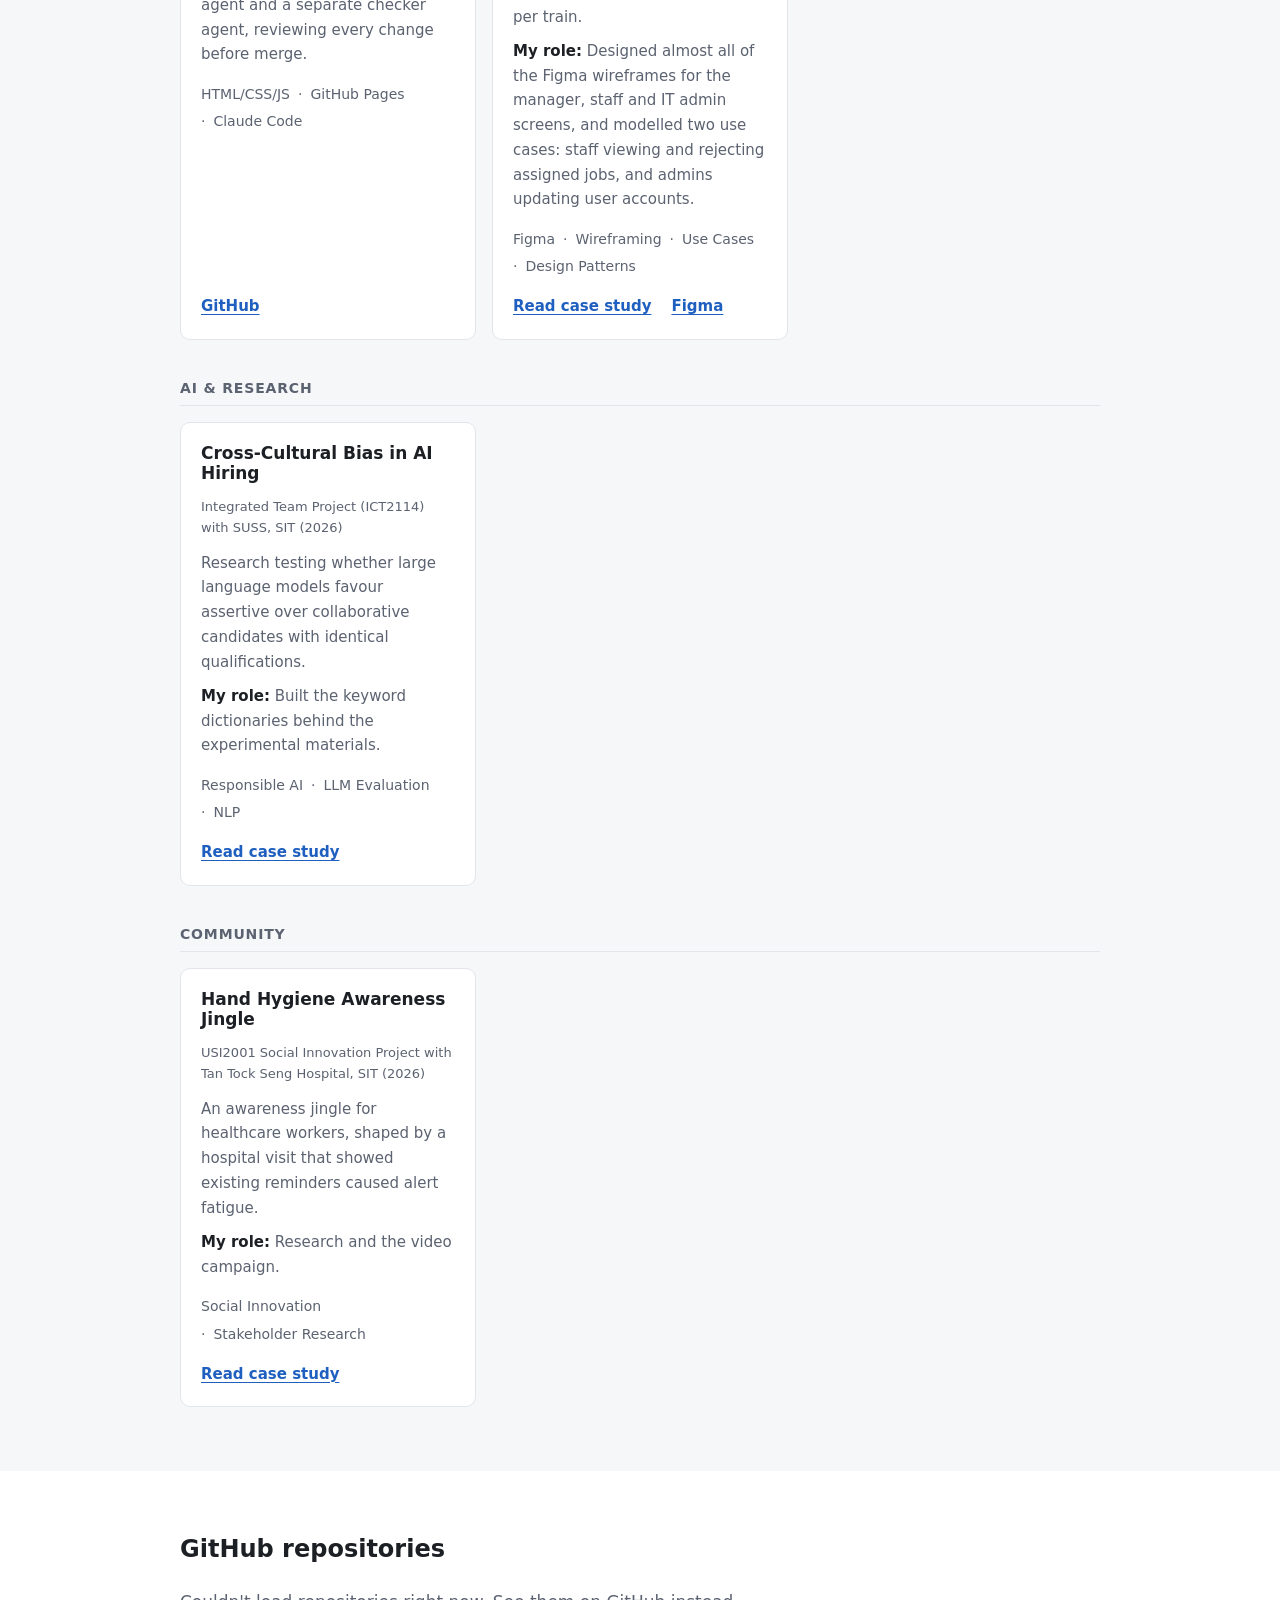
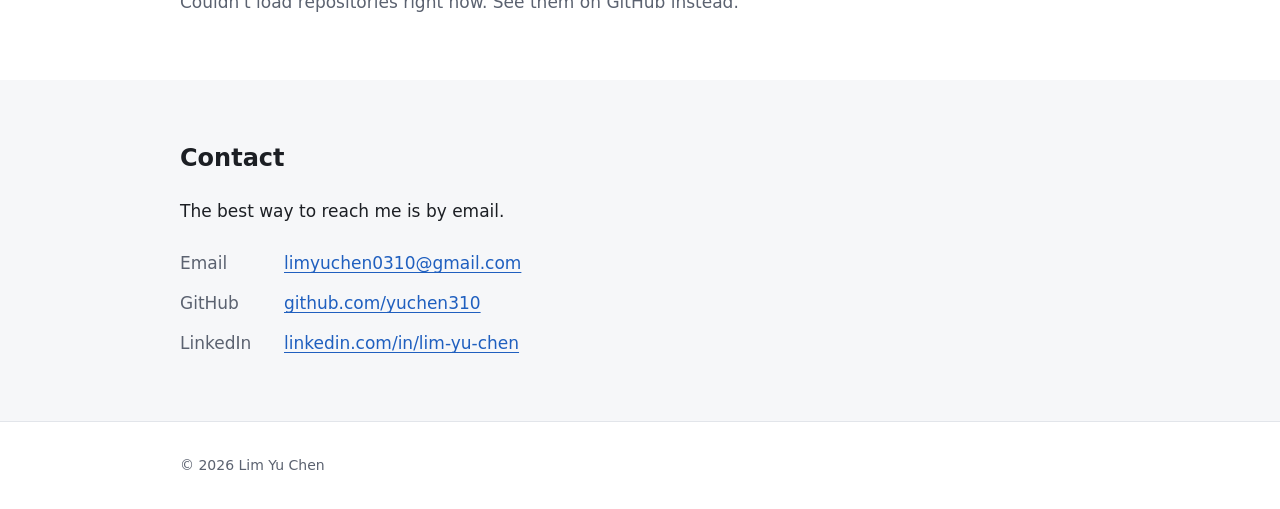
==== commit 0aefea9a: "Add late-night ride-sharing app project and case study New card in Software Design & Development aft" ====
--- a/public/index.html
+++ b/public/index.html
@@ -157,6 +157,21 @@
               </div>
             </li>
             <li class="card project-card">
+              <h4>Fatigue-Aware Late-Night Ride-Sharing App</h4>
+              <p class="card-context">Course project, INF2007 Mobile Application Development, SIT (2026)</p>
+              <p class="card-summary">A mobile app for late-night shift workers to book shared rides on a demand-responsive vehicle, with NFC check-in, live routes and stop alerts designed for tired users.</p>
+              <p class="card-role"><strong>My role:</strong> Owned the NFC check-in feature, from the check-in screen to the scanning and validation logic and the ride-status update.</p>
+              <ul class="card-meta" aria-label="Topics">
+                <li>Mobile Development</li>
+                <li>MVVM</li>
+                <li>NFC</li>
+                <li>Agile/Scrum</li>
+              </ul>
+              <div class="card-links">
+                <a class="card-link" href="night-ride.html">Read case study</a>
+              </div>
+            </li>
+            <li class="card project-card">
               <h4>Safesplit – Secure Expense-Splitting App</h4>
               <p class="card-context">Course project, ICT2216 Secure Software Development, SIT (2026) · Development phase</p>
               <p class="card-summary">Our team's own app: a group expense-splitting web app built by software engineering and information security students together.</p>
--- a/public/styles.css
+++ b/public/styles.css
@@ -877,6 +877,32 @@
 
 .case-study .gallery + .prose {
   margin-top: 1.25rem;
+}
+
+/* Tall phone screenshots: capped at 20rem wide, three across on wide screens. */
+@media (min-width: 60rem) {
+  .gallery-phones {
+    grid-template-columns: repeat(3, minmax(0, 1fr));
+  }
+}
+
+.gallery-phones .screenshot,
+.screenshot-phone {
+  width: 100%;
+  max-width: 20rem;
+}
+
+.gallery-phones .screenshot {
+  justify-self: center;
+}
+
+.case-study .screenshot-phone {
+  margin-inline: auto;
+}
+
+/* Diagrams always span the text column. */
+.screenshot-full img {
+  width: 100%;
 }
 
 /* Word samples: pill-shaped tags grouped by category, all in one neutral style. */
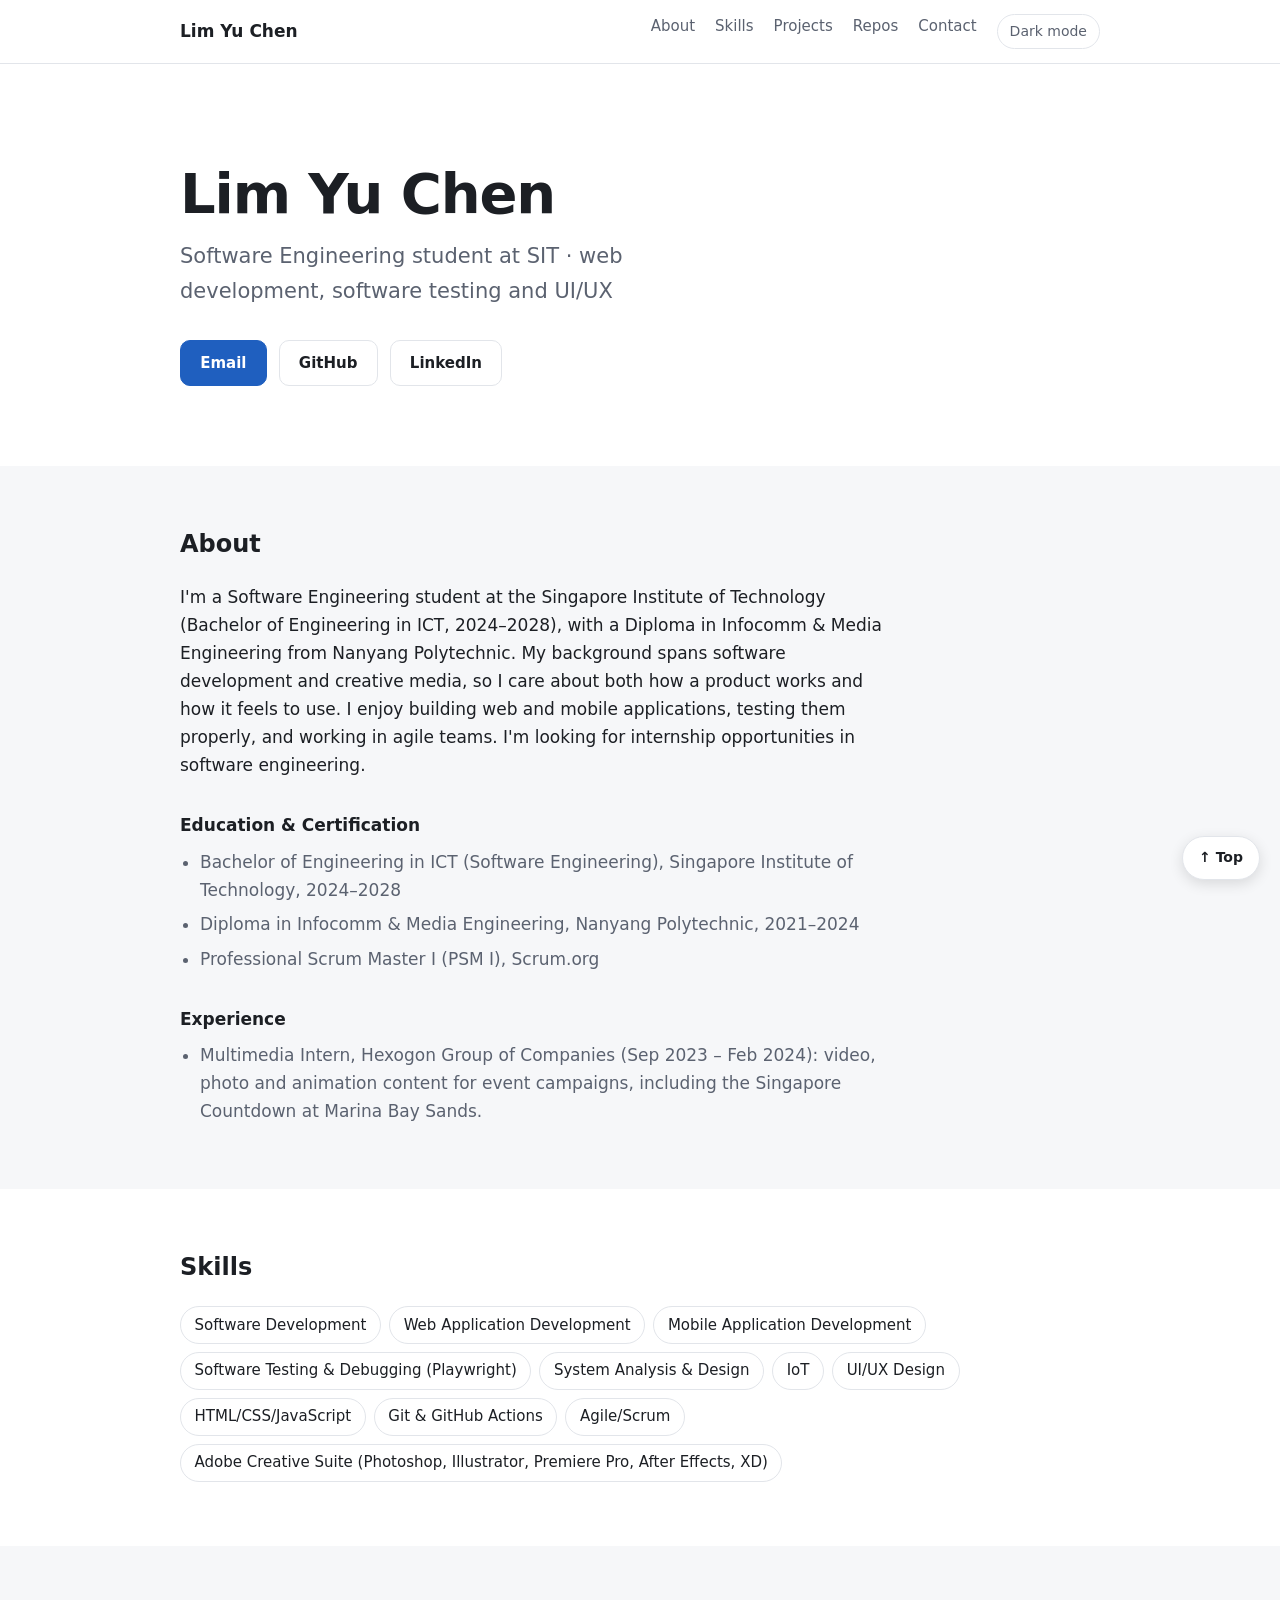
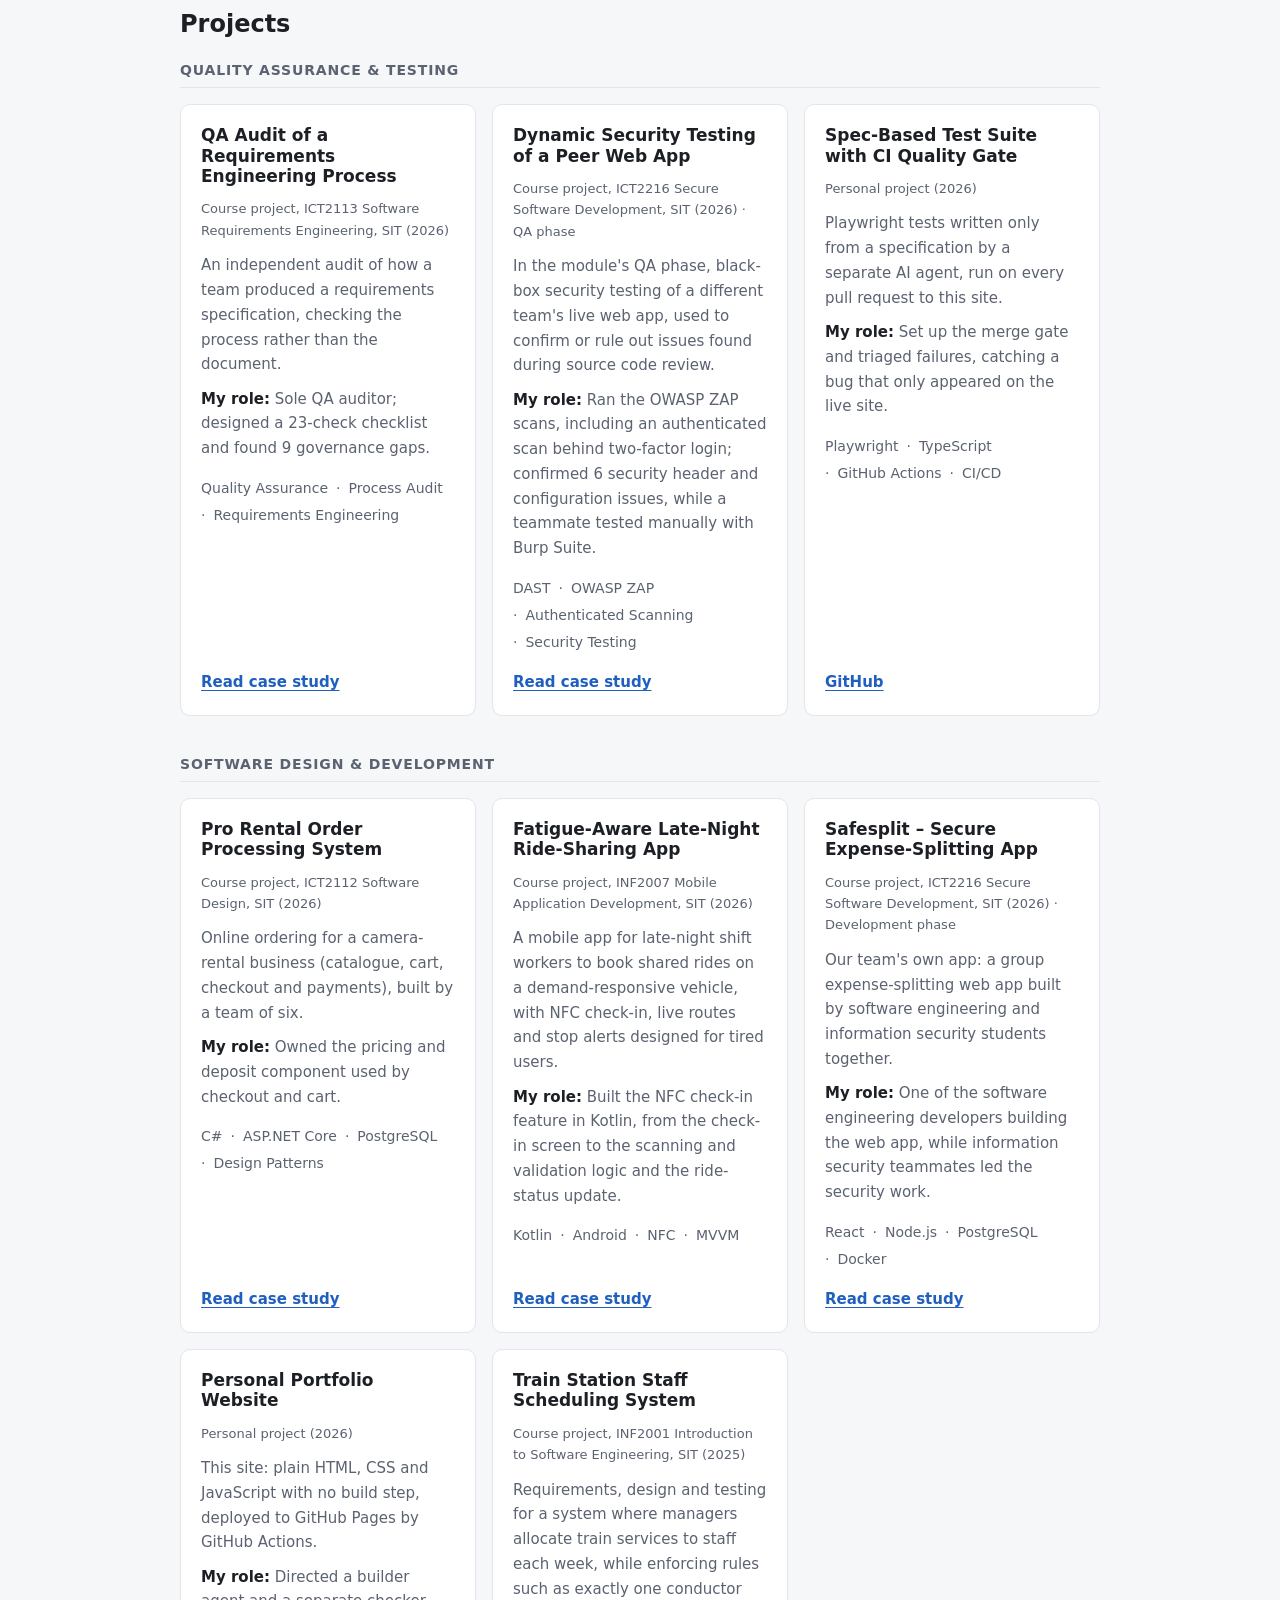
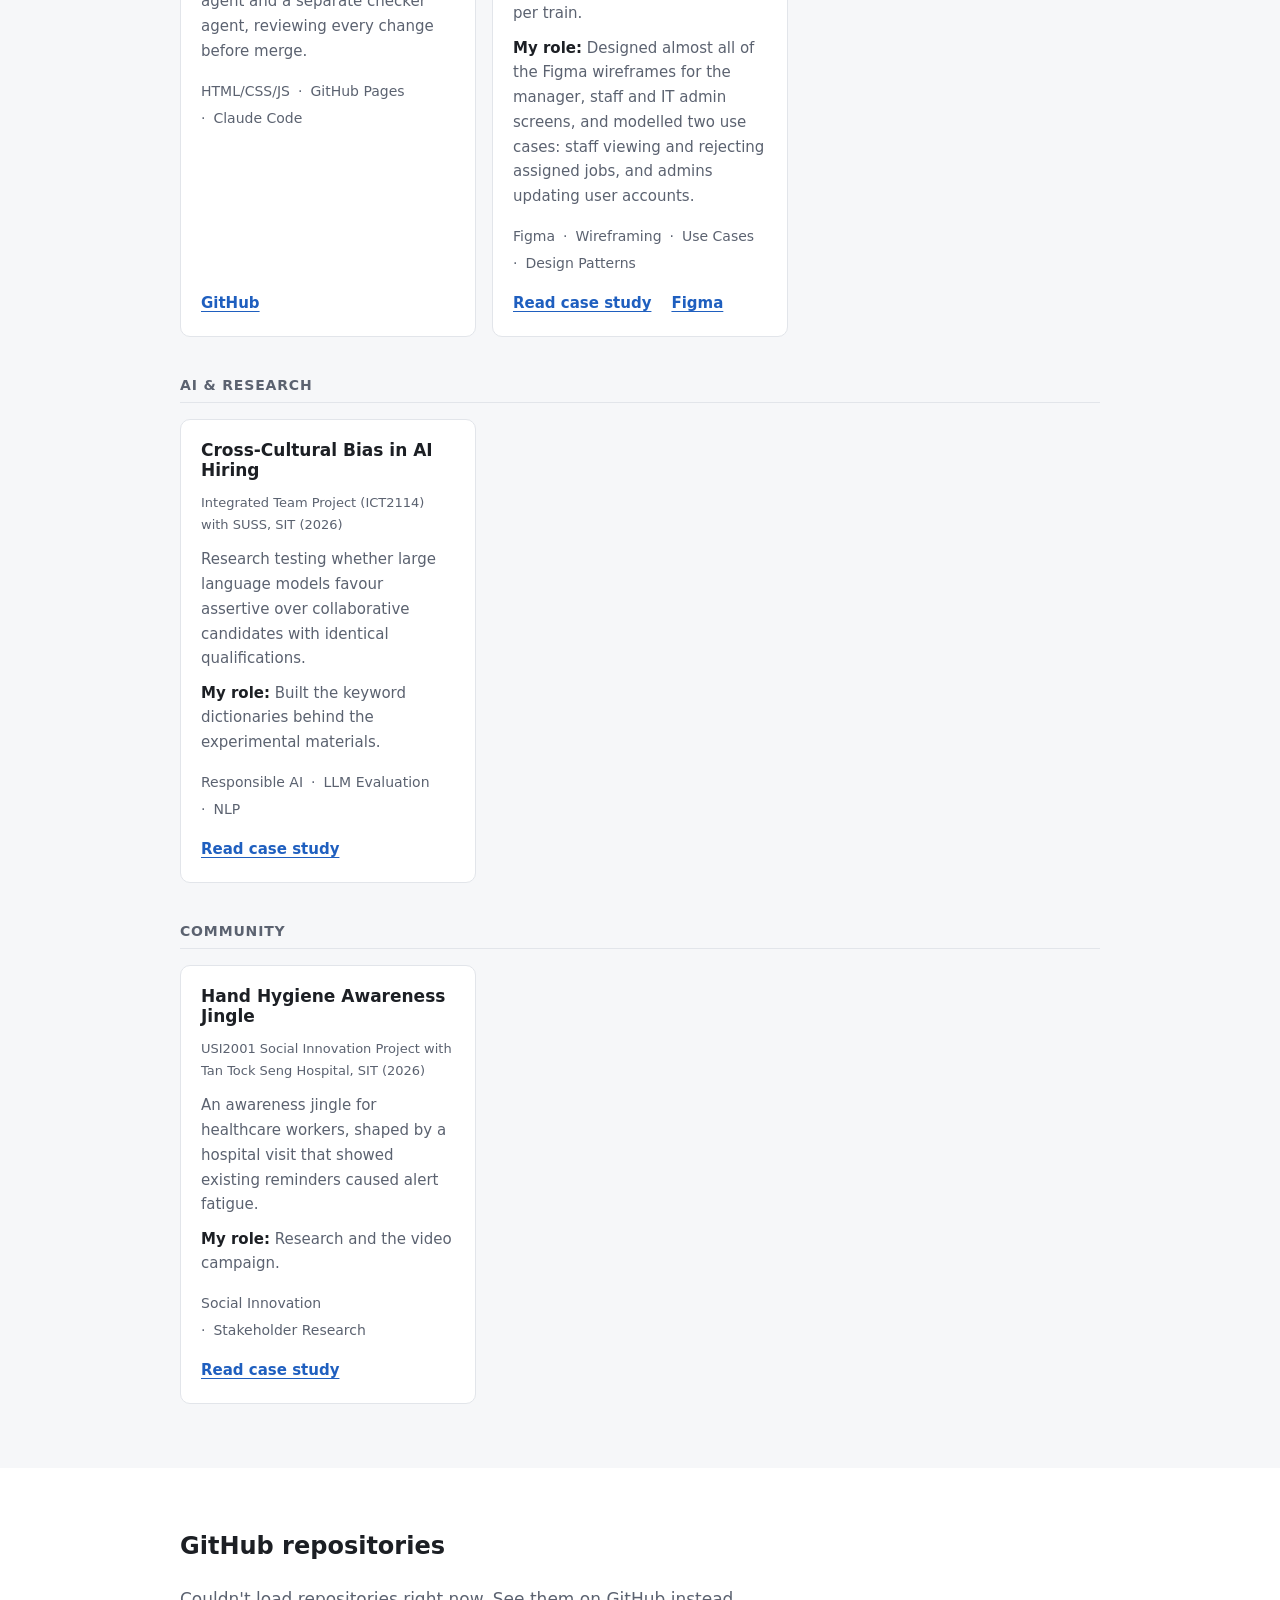
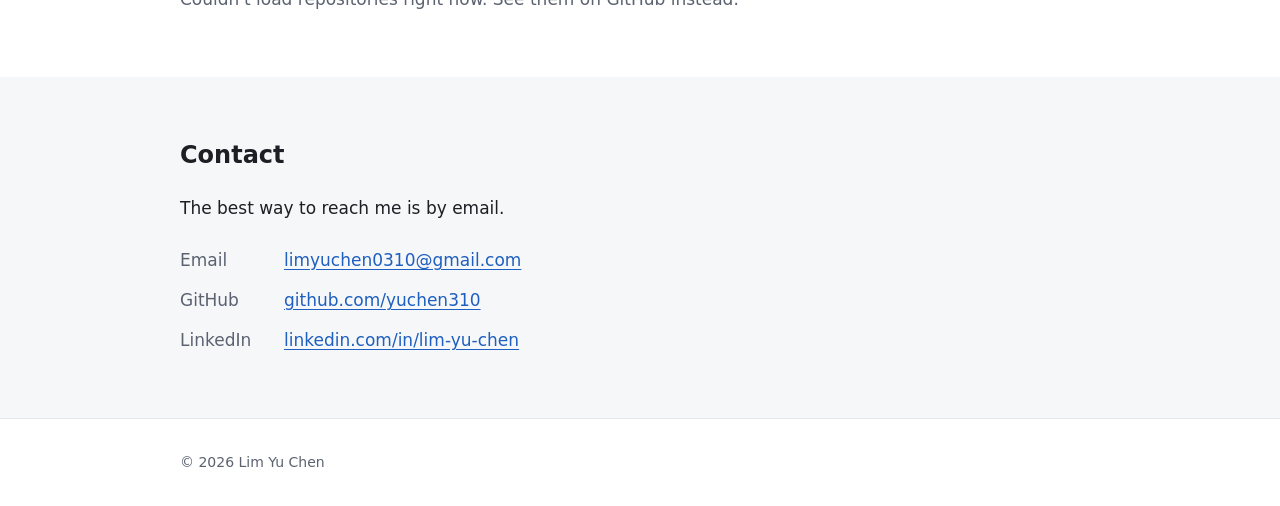
==== commit 507296fe: "Note Kotlin on the late-night ride-sharing app Update the card's role and tags, and add Kotlin to th" ====
--- a/public/index.html
+++ b/public/index.html
@@ -160,12 +160,12 @@
               <h4>Fatigue-Aware Late-Night Ride-Sharing App</h4>
               <p class="card-context">Course project, INF2007 Mobile Application Development, SIT (2026)</p>
               <p class="card-summary">A mobile app for late-night shift workers to book shared rides on a demand-responsive vehicle, with NFC check-in, live routes and stop alerts designed for tired users.</p>
-              <p class="card-role"><strong>My role:</strong> Owned the NFC check-in feature, from the check-in screen to the scanning and validation logic and the ride-status update.</p>
-              <ul class="card-meta" aria-label="Topics">
-                <li>Mobile Development</li>
+              <p class="card-role"><strong>My role:</strong> Built the NFC check-in feature in Kotlin, from the check-in screen to the scanning and validation logic and the ride-status update.</p>
+              <ul class="card-meta" aria-label="Topics">
+                <li>Kotlin</li>
+                <li>Android</li>
+                <li>NFC</li>
                 <li>MVVM</li>
-                <li>NFC</li>
-                <li>Agile/Scrum</li>
               </ul>
               <div class="card-links">
                 <a class="card-link" href="night-ride.html">Read case study</a>
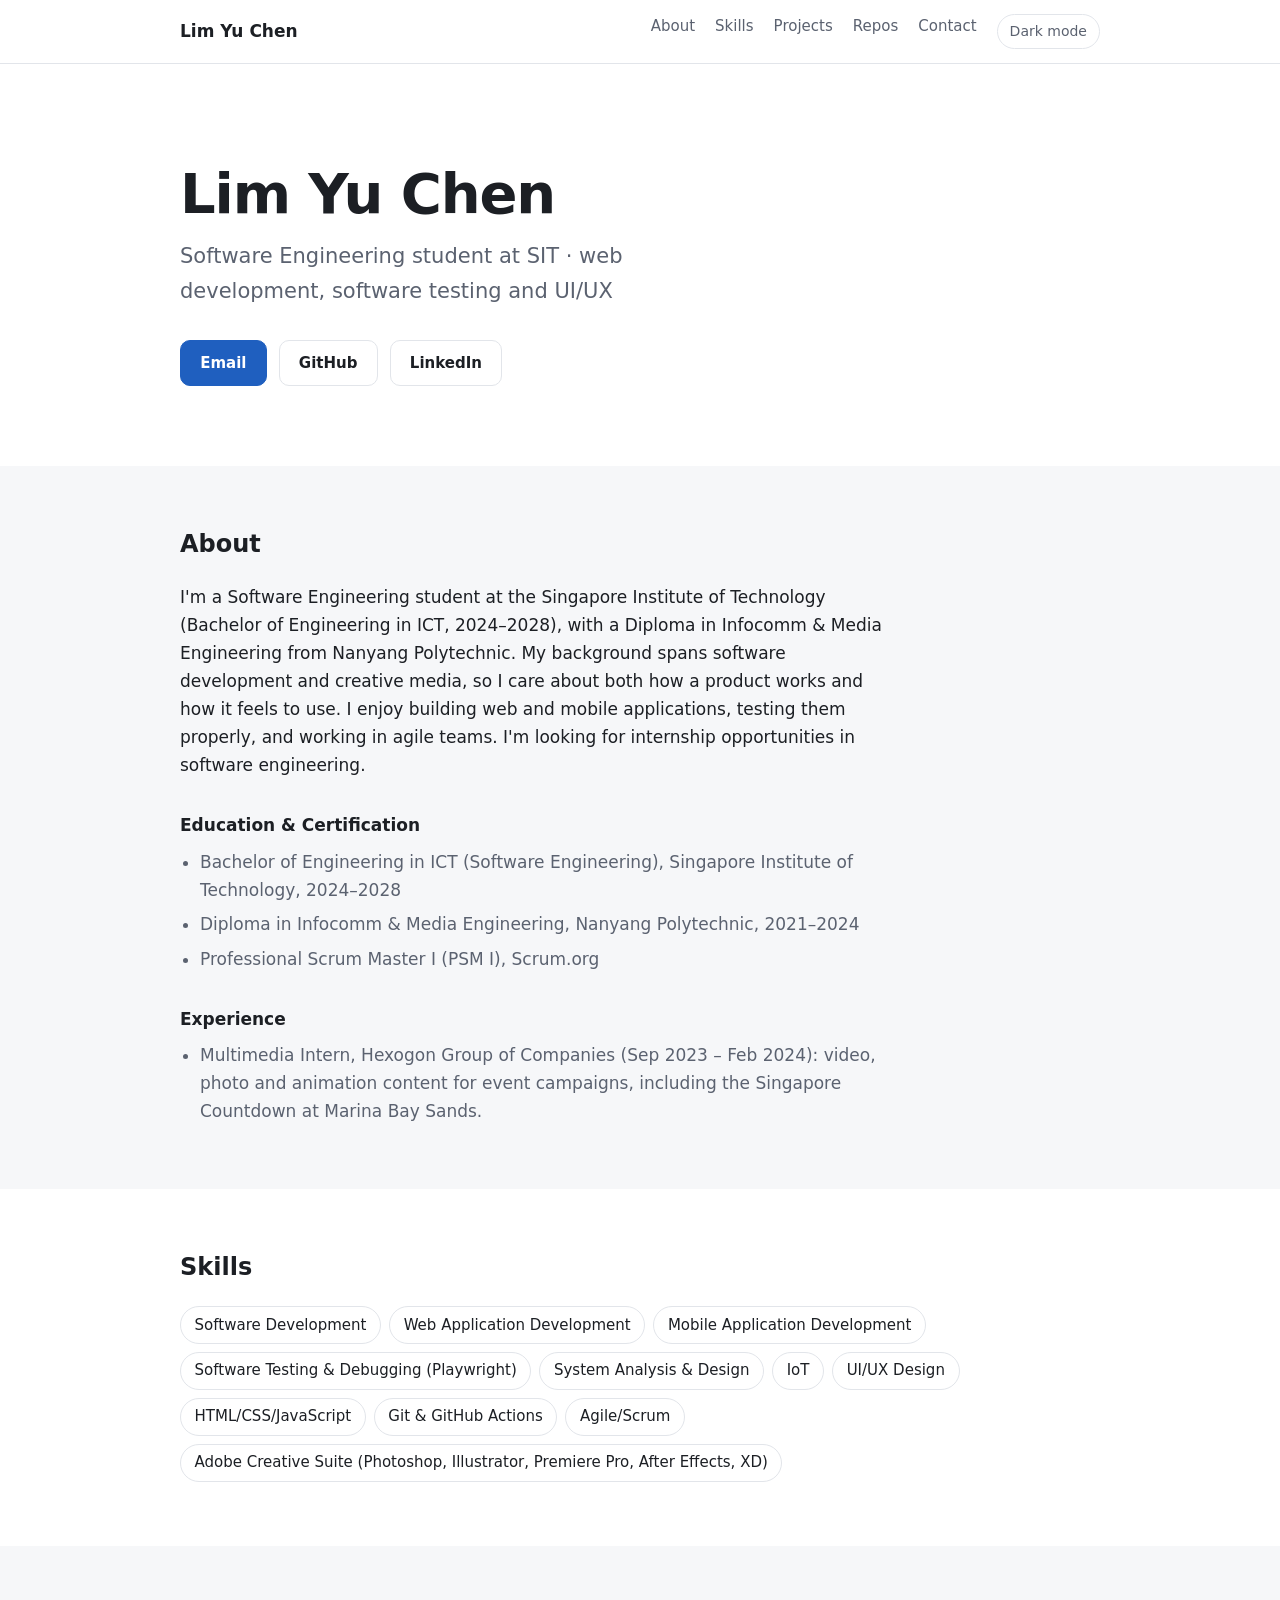
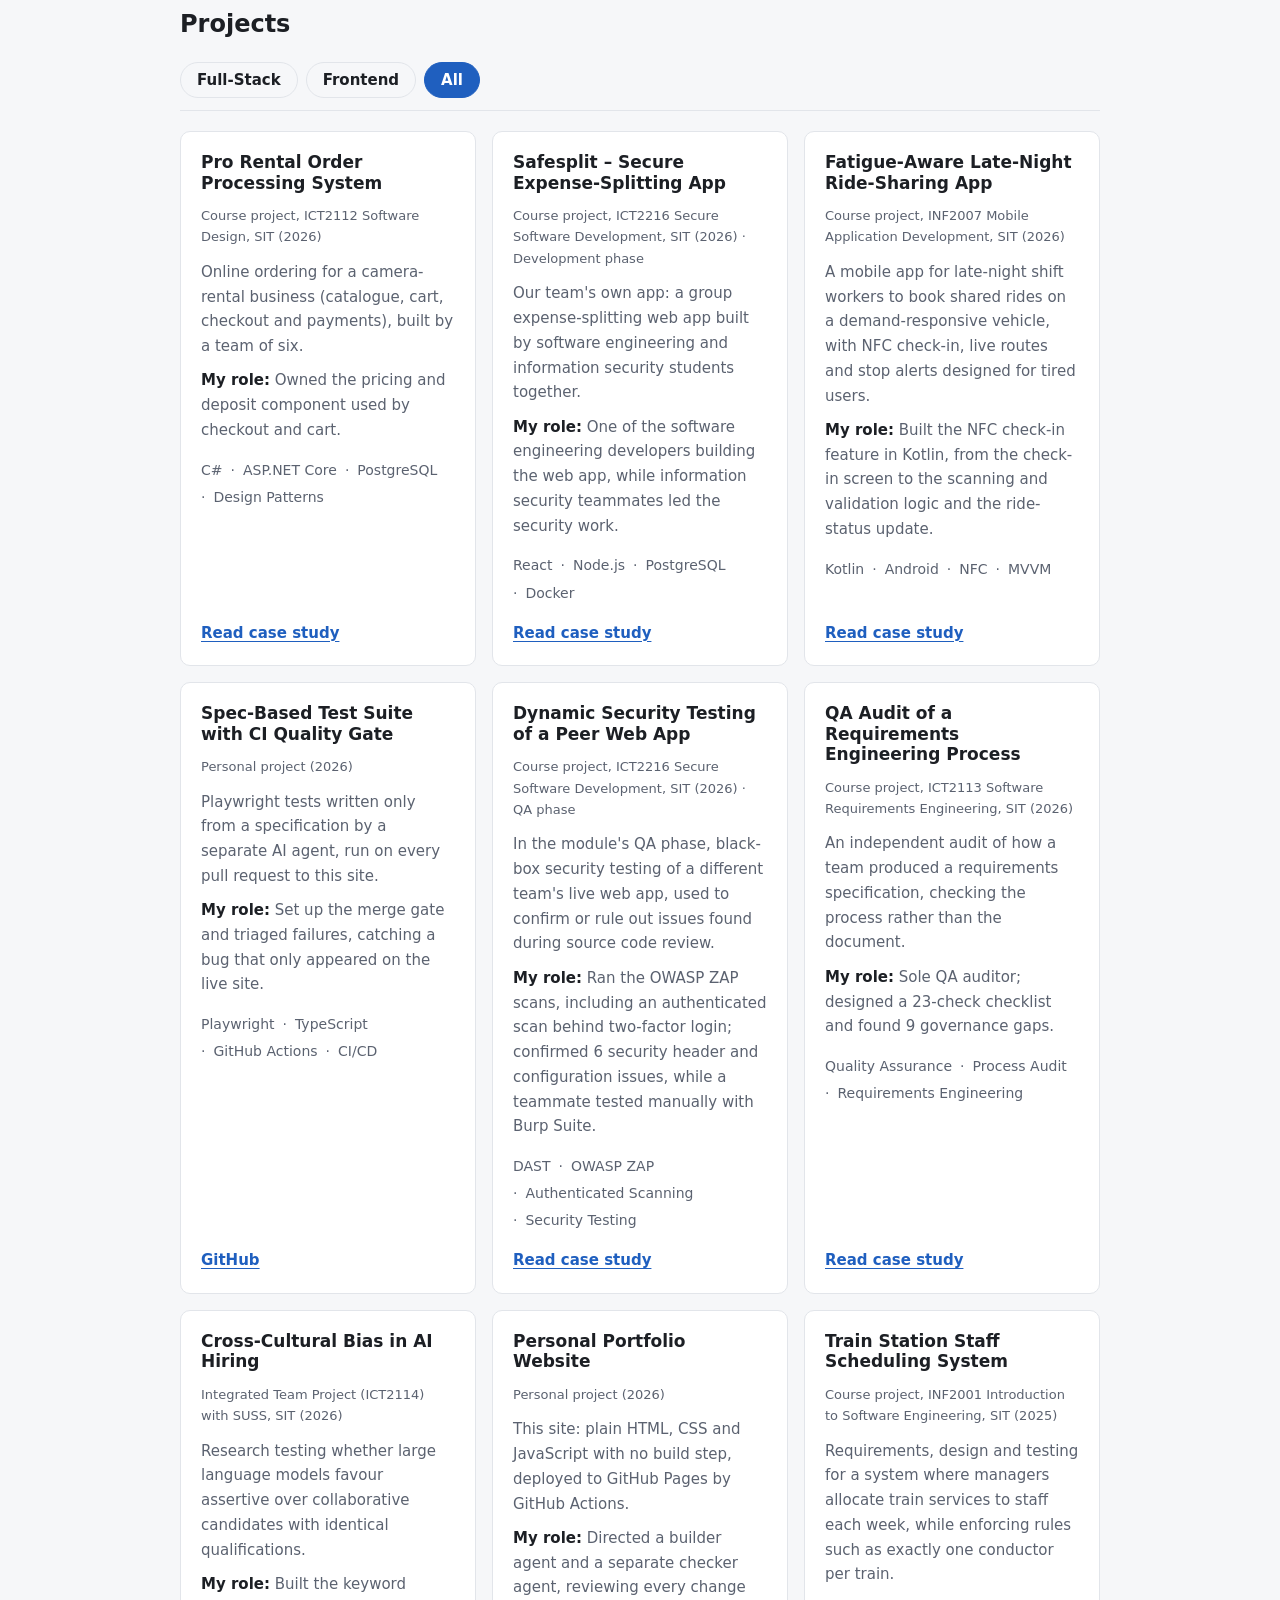
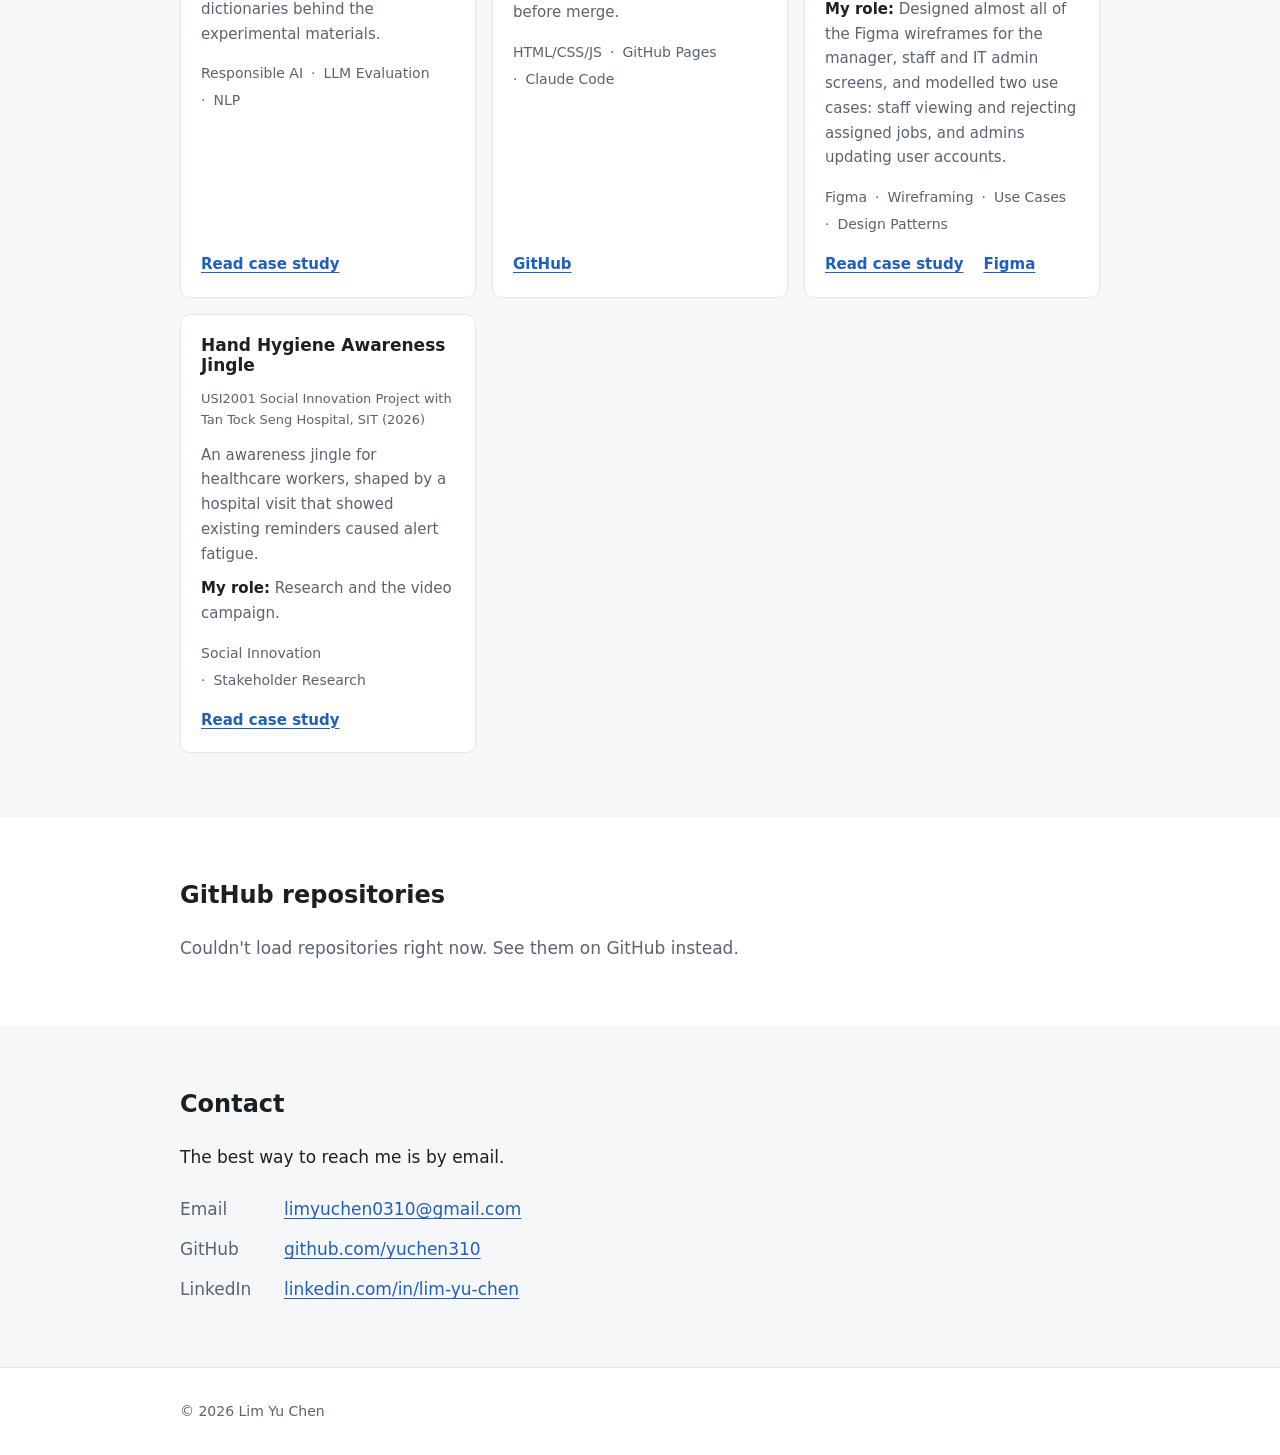
==== commit 7ddad179: "Split projects into Full-Stack and Frontend tracks Replace the category headings in #projects with a" ====
--- a/public/index.html
+++ b/public/index.html
@@ -88,25 +88,77 @@
       <div class="container">
         <h2>Projects</h2>
 
-        <div class="project-group">
-          <h3 class="group-heading">Quality Assurance &amp; Testing</h3>
+        <div class="project-tabs" role="tablist" aria-label="Project tracks" hidden>
+          <button type="button" class="project-tab" role="tab" id="tab-full-stack" data-track="fullstack" data-hash="full-stack" aria-selected="false" aria-controls="projects-panel" tabindex="-1">Full-Stack</button>
+          <button type="button" class="project-tab" role="tab" id="tab-frontend" data-track="frontend" data-hash="frontend" aria-selected="false" aria-controls="projects-panel" tabindex="-1">Frontend</button>
+          <button type="button" class="project-tab" role="tab" id="tab-all" data-track="all" data-hash="all" aria-selected="true" aria-controls="projects-panel">All</button>
+        </div>
+
+        <div class="project-panel" id="projects-panel">
           <ul class="card-grid project-grid">
-            <li class="card project-card">
-              <h4>QA Audit of a Requirements Engineering Process</h4>
-              <p class="card-context">Course project, ICT2113 Software Requirements Engineering, SIT (2026)</p>
-              <p class="card-summary">An independent audit of how a team produced a requirements specification, checking the process rather than the document.</p>
-              <p class="card-role"><strong>My role:</strong> Sole QA auditor; designed a 23-check checklist and found 9 governance gaps.</p>
-              <ul class="card-meta" aria-label="Topics">
-                <li>Quality Assurance</li>
-                <li>Process Audit</li>
-                <li>Requirements Engineering</li>
-              </ul>
-              <div class="card-links">
-                <a class="card-link" href="qa-audit.html">Read case study</a>
-              </div>
-            </li>
-            <li class="card project-card">
-              <h4>Dynamic Security Testing of a Peer Web App</h4>
+            <li class="card project-card" data-tracks="fullstack" data-fullstack-order="1">
+              <h3>Pro Rental Order Processing System</h3>
+              <p class="card-context">Course project, ICT2112 Software Design, SIT (2026)</p>
+              <p class="card-summary">Online ordering for a camera-rental business (catalogue, cart, checkout and payments), built by a team of six.</p>
+              <p class="card-role"><strong>My role:</strong> Owned the pricing and deposit component used by checkout and cart.</p>
+              <ul class="card-meta" aria-label="Topics">
+                <li>C#</li>
+                <li>ASP.NET Core</li>
+                <li>PostgreSQL</li>
+                <li>Design Patterns</li>
+              </ul>
+              <div class="card-links">
+                <a class="card-link" href="pro-rental.html">Read case study</a>
+              </div>
+            </li>
+            <li class="card project-card" data-tracks="fullstack frontend" data-fullstack-order="2" data-frontend-order="3">
+              <h3>Safesplit – Secure Expense-Splitting App</h3>
+              <p class="card-context">Course project, ICT2216 Secure Software Development, SIT (2026) · Development phase</p>
+              <p class="card-summary">Our team's own app: a group expense-splitting web app built by software engineering and information security students together.</p>
+              <!-- TODO: replace with the specific feature built, as one of the software engineering developers -->
+              <p class="card-role"><strong>My role:</strong> One of the software engineering developers building the web app, while information security teammates led the security work.</p>
+              <ul class="card-meta" aria-label="Topics">
+                <li>React</li>
+                <li>Node.js</li>
+                <li>PostgreSQL</li>
+                <li>Docker</li>
+              </ul>
+              <div class="card-links">
+                <a class="card-link" href="safesplit.html">Read case study</a>
+              </div>
+            </li>
+            <li class="card project-card" data-tracks="fullstack" data-fullstack-order="3">
+              <h3>Fatigue-Aware Late-Night Ride-Sharing App</h3>
+              <p class="card-context">Course project, INF2007 Mobile Application Development, SIT (2026)</p>
+              <p class="card-summary">A mobile app for late-night shift workers to book shared rides on a demand-responsive vehicle, with NFC check-in, live routes and stop alerts designed for tired users.</p>
+              <p class="card-role"><strong>My role:</strong> Built the NFC check-in feature in Kotlin, from the check-in screen to the scanning and validation logic and the ride-status update.</p>
+              <ul class="card-meta" aria-label="Topics">
+                <li>Kotlin</li>
+                <li>Android</li>
+                <li>NFC</li>
+                <li>MVVM</li>
+              </ul>
+              <div class="card-links">
+                <a class="card-link" href="night-ride.html">Read case study</a>
+              </div>
+            </li>
+            <li class="card project-card" data-tracks="fullstack frontend" data-fullstack-order="4" data-frontend-order="4">
+              <h3>Spec-Based Test Suite with CI Quality Gate</h3>
+              <p class="card-context">Personal project (2026)</p>
+              <p class="card-summary">Playwright tests written only from a specification by a separate AI agent, run on every pull request to this site.</p>
+              <p class="card-role"><strong>My role:</strong> Set up the merge gate and triaged failures, catching a bug that only appeared on the live site.</p>
+              <ul class="card-meta" aria-label="Topics">
+                <li>Playwright</li>
+                <li>TypeScript</li>
+                <li>GitHub Actions</li>
+                <li>CI/CD</li>
+              </ul>
+              <div class="card-links">
+                <a class="card-link" href="https://github.com/yuchen310/yuchen-site-tests" target="_blank" rel="noopener">GitHub</a>
+              </div>
+            </li>
+            <li class="card project-card" data-tracks="fullstack" data-fullstack-order="5">
+              <h3>Dynamic Security Testing of a Peer Web App</h3>
               <p class="card-context">Course project, ICT2216 Secure Software Development, SIT (2026) · QA phase</p>
               <p class="card-summary">In the module's QA phase, black-box security testing of a different team's live web app, used to confirm or rule out issues found during source code review.</p>
               <p class="card-role"><strong>My role:</strong> Ran the OWASP ZAP scans, including an authenticated scan behind two-factor login; confirmed 6 security header and configuration issues, while a teammate tested manually with Burp Suite.</p>
@@ -120,75 +172,36 @@
                 <a class="card-link" href="dast.html">Read case study</a>
               </div>
             </li>
-            <li class="card project-card">
-              <h4>Spec-Based Test Suite with CI Quality Gate</h4>
-              <p class="card-context">Personal project (2026)</p>
-              <p class="card-summary">Playwright tests written only from a specification by a separate AI agent, run on every pull request to this site.</p>
-              <p class="card-role"><strong>My role:</strong> Set up the merge gate and triaged failures, catching a bug that only appeared on the live site.</p>
-              <ul class="card-meta" aria-label="Topics">
-                <li>Playwright</li>
-                <li>TypeScript</li>
-                <li>GitHub Actions</li>
-                <li>CI/CD</li>
-              </ul>
-              <div class="card-links">
-                <a class="card-link" href="https://github.com/yuchen310/yuchen-site-tests" target="_blank" rel="noopener">GitHub</a>
-              </div>
-            </li>
-          </ul>
-        </div>
-
-        <div class="project-group">
-          <h3 class="group-heading">Software Design &amp; Development</h3>
-          <ul class="card-grid project-grid">
-            <li class="card project-card">
-              <h4>Pro Rental Order Processing System</h4>
-              <p class="card-context">Course project, ICT2112 Software Design, SIT (2026)</p>
-              <p class="card-summary">Online ordering for a camera-rental business (catalogue, cart, checkout and payments), built by a team of six.</p>
-              <p class="card-role"><strong>My role:</strong> Owned the pricing and deposit component used by checkout and cart.</p>
-              <ul class="card-meta" aria-label="Topics">
-                <li>C#</li>
-                <li>ASP.NET Core</li>
-                <li>PostgreSQL</li>
-                <li>Design Patterns</li>
-              </ul>
-              <div class="card-links">
-                <a class="card-link" href="pro-rental.html">Read case study</a>
-              </div>
-            </li>
-            <li class="card project-card">
-              <h4>Fatigue-Aware Late-Night Ride-Sharing App</h4>
-              <p class="card-context">Course project, INF2007 Mobile Application Development, SIT (2026)</p>
-              <p class="card-summary">A mobile app for late-night shift workers to book shared rides on a demand-responsive vehicle, with NFC check-in, live routes and stop alerts designed for tired users.</p>
-              <p class="card-role"><strong>My role:</strong> Built the NFC check-in feature in Kotlin, from the check-in screen to the scanning and validation logic and the ride-status update.</p>
-              <ul class="card-meta" aria-label="Topics">
-                <li>Kotlin</li>
-                <li>Android</li>
-                <li>NFC</li>
-                <li>MVVM</li>
-              </ul>
-              <div class="card-links">
-                <a class="card-link" href="night-ride.html">Read case study</a>
-              </div>
-            </li>
-            <li class="card project-card">
-              <h4>Safesplit – Secure Expense-Splitting App</h4>
-              <p class="card-context">Course project, ICT2216 Secure Software Development, SIT (2026) · Development phase</p>
-              <p class="card-summary">Our team's own app: a group expense-splitting web app built by software engineering and information security students together.</p>
-              <!-- TODO: replace with the specific feature built, as one of the software engineering developers -->
-              <p class="card-role"><strong>My role:</strong> One of the software engineering developers building the web app, while information security teammates led the security work.</p>
-              <ul class="card-meta" aria-label="Topics">
-                <li>React</li>
-                <li>Node.js</li>
-                <li>PostgreSQL</li>
-                <li>Docker</li>
-              </ul>
-              <div class="card-links">
-                <a class="card-link" href="safesplit.html">Read case study</a>
-              </div>
-            </li>
-            <li class="card project-card">
-              <h4>Personal Portfolio Website</h4>
+            <li class="card project-card" data-tracks="fullstack" data-fullstack-order="6">
+              <h3>QA Audit of a Requirements Engineering Process</h3>
+              <p class="card-context">Course project, ICT2113 Software Requirements Engineering, SIT (2026)</p>
+              <p class="card-summary">An independent audit of how a team produced a requirements specification, checking the process rather than the document.</p>
+              <p class="card-role"><strong>My role:</strong> Sole QA auditor; designed a 23-check checklist and found 9 governance gaps.</p>
+              <ul class="card-meta" aria-label="Topics">
+                <li>Quality Assurance</li>
+                <li>Process Audit</li>
+                <li>Requirements Engineering</li>
+              </ul>
+              <div class="card-links">
+                <a class="card-link" href="qa-audit.html">Read case study</a>
+              </div>
+            </li>
+            <li class="card project-card" data-tracks="fullstack" data-fullstack-order="7">
+              <h3>Cross-Cultural Bias in AI Hiring</h3>
+              <p class="card-context">Integrated Team Project (ICT2114) with SUSS, SIT (2026)</p>
+              <p class="card-summary">Research testing whether large language models favour assertive over collaborative candidates with identical qualifications.</p>
+              <p class="card-role"><strong>My role:</strong> Built the keyword dictionaries behind the experimental materials.</p>
+              <ul class="card-meta" aria-label="Topics">
+                <li>Responsible AI</li>
+                <li>LLM Evaluation</li>
+                <li>NLP</li>
+              </ul>
+              <div class="card-links">
+                <a class="card-link" href="ai-hiring.html">Read case study</a>
+              </div>
+            </li>
+            <li class="card project-card" data-tracks="fullstack frontend" data-fullstack-order="8" data-frontend-order="2">
+              <h3>Personal Portfolio Website</h3>
               <p class="card-context">Personal project (2026)</p>
               <p class="card-summary">This site: plain HTML, CSS and JavaScript with no build step, deployed to GitHub Pages by GitHub Actions.</p>
               <p class="card-role"><strong>My role:</strong> Directed a builder agent and a separate checker agent, reviewing every change before merge.</p>
@@ -201,8 +214,8 @@
                 <a class="card-link" href="https://github.com/yuchen310/yuchen-site" target="_blank" rel="noopener">GitHub</a>
               </div>
             </li>
-            <li class="card project-card">
-              <h4>Train Station Staff Scheduling System</h4>
+            <li class="card project-card" data-tracks="frontend" data-frontend-order="1">
+              <h3>Train Station Staff Scheduling System</h3>
               <p class="card-context">Course project, INF2001 Introduction to Software Engineering, SIT (2025)</p>
               <p class="card-summary">Requirements, design and testing for a system where managers allocate train services to staff each week, while enforcing rules such as exactly one conductor per train.</p>
               <p class="card-role"><strong>My role:</strong> Designed almost all of the Figma wireframes for the manager, staff and IT admin screens, and modelled two use cases: staff viewing and rejecting assigned jobs, and admins updating user accounts.</p>
@@ -217,34 +230,8 @@
                 <a class="card-link" href="https://www.figma.com/design/fdSWLuWIiKrwcCBHg0YOWa/ISE-Train-and-Employee-management" target="_blank" rel="noopener noreferrer">Figma</a>
               </div>
             </li>
-          </ul>
-        </div>
-
-        <div class="project-group">
-          <h3 class="group-heading">AI &amp; Research</h3>
-          <ul class="card-grid project-grid">
-            <li class="card project-card">
-              <h4>Cross-Cultural Bias in AI Hiring</h4>
-              <p class="card-context">Integrated Team Project (ICT2114) with SUSS, SIT (2026)</p>
-              <p class="card-summary">Research testing whether large language models favour assertive over collaborative candidates with identical qualifications.</p>
-              <p class="card-role"><strong>My role:</strong> Built the keyword dictionaries behind the experimental materials.</p>
-              <ul class="card-meta" aria-label="Topics">
-                <li>Responsible AI</li>
-                <li>LLM Evaluation</li>
-                <li>NLP</li>
-              </ul>
-              <div class="card-links">
-                <a class="card-link" href="ai-hiring.html">Read case study</a>
-              </div>
-            </li>
-          </ul>
-        </div>
-
-        <div class="project-group">
-          <h3 class="group-heading">Community</h3>
-          <ul class="card-grid project-grid">
-            <li class="card project-card">
-              <h4>Hand Hygiene Awareness Jingle</h4>
+            <li class="card project-card" data-tracks="frontend" data-frontend-order="5">
+              <h3>Hand Hygiene Awareness Jingle</h3>
               <p class="card-context">USI2001 Social Innovation Project with Tan Tock Seng Hospital, SIT (2026)</p>
               <p class="card-summary">An awareness jingle for healthcare workers, shaped by a hospital visit that showed existing reminders caused alert fatigue.</p>
               <p class="card-role"><strong>My role:</strong> Research and the video campaign.</p>
--- a/public/styles.css
+++ b/public/styles.css
@@ -269,19 +269,51 @@
   color: var(--accent);
 }
 
-/* Project categories */
-.project-group + .project-group {
-  margin-top: 2.5rem;
-}
-
-.group-heading {
-  margin-bottom: 1rem;
-  padding-bottom: 0.5rem;
+/* Project track tabs */
+.project-tabs {
+  display: flex;
+  flex-wrap: wrap;
+  gap: 0.5rem;
+  margin-bottom: 1.25rem;
+  padding-bottom: 0.75rem;
   border-bottom: 1px solid var(--border);
-  font-size: 0.875rem;
-  text-transform: uppercase;
-  letter-spacing: 0.06em;
-  color: var(--muted);
+}
+
+.project-tabs[hidden] {
+  display: none;
+}
+
+.project-tab {
+  padding: 0.4rem 1rem;
+  border: 1px solid var(--border);
+  border-radius: 999px;
+  background: var(--bg-alt);
+  color: var(--text);
+  font: inherit;
+  font-size: 0.9375rem;
+  font-weight: 600;
+  line-height: 1.4;
+  cursor: pointer;
+}
+
+.project-tab:hover {
+  border-color: var(--accent);
+  color: var(--accent);
+}
+
+.project-tab[aria-selected="true"] {
+  border-color: var(--accent);
+  background: var(--accent);
+  color: var(--accent-text);
+}
+
+.project-tab:focus-visible {
+  outline: 2px solid var(--accent);
+  outline-offset: 3px;
+}
+
+.project-card[hidden] {
+  display: none;
 }
 
 .card p {
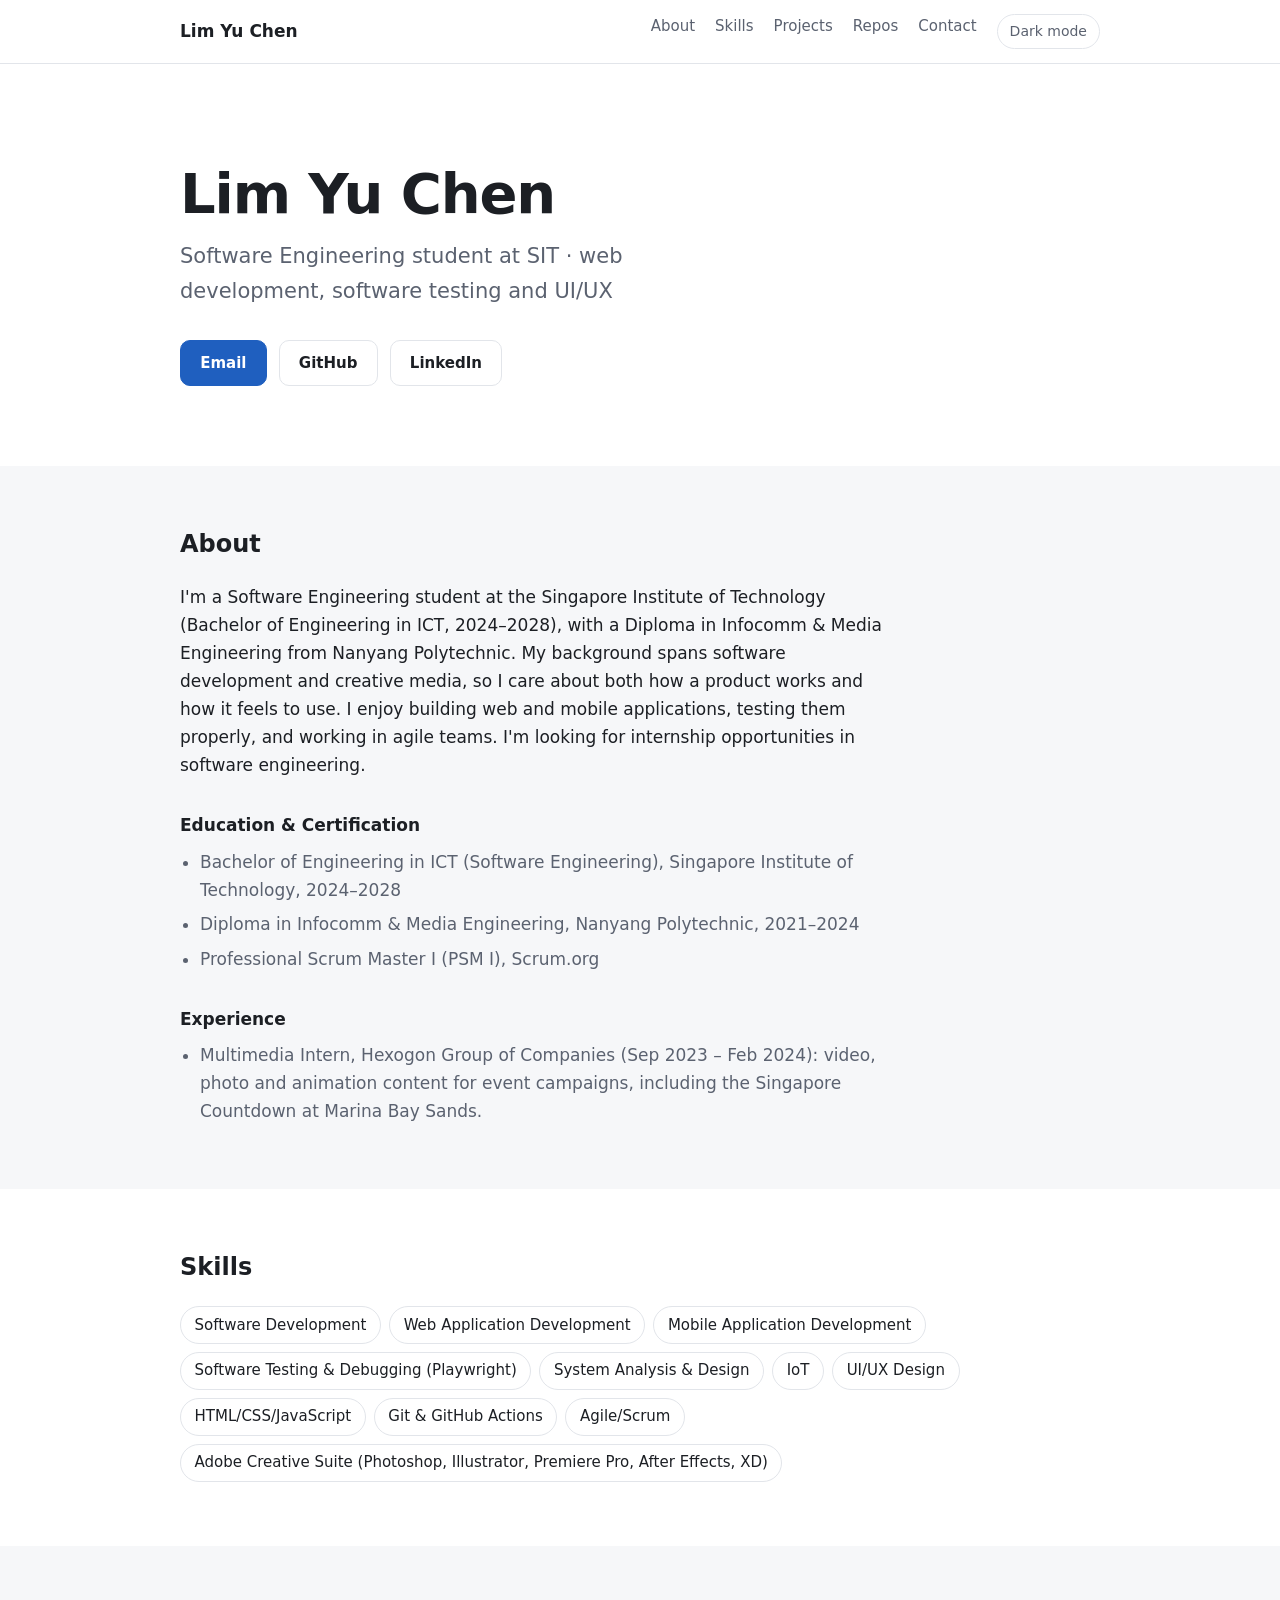
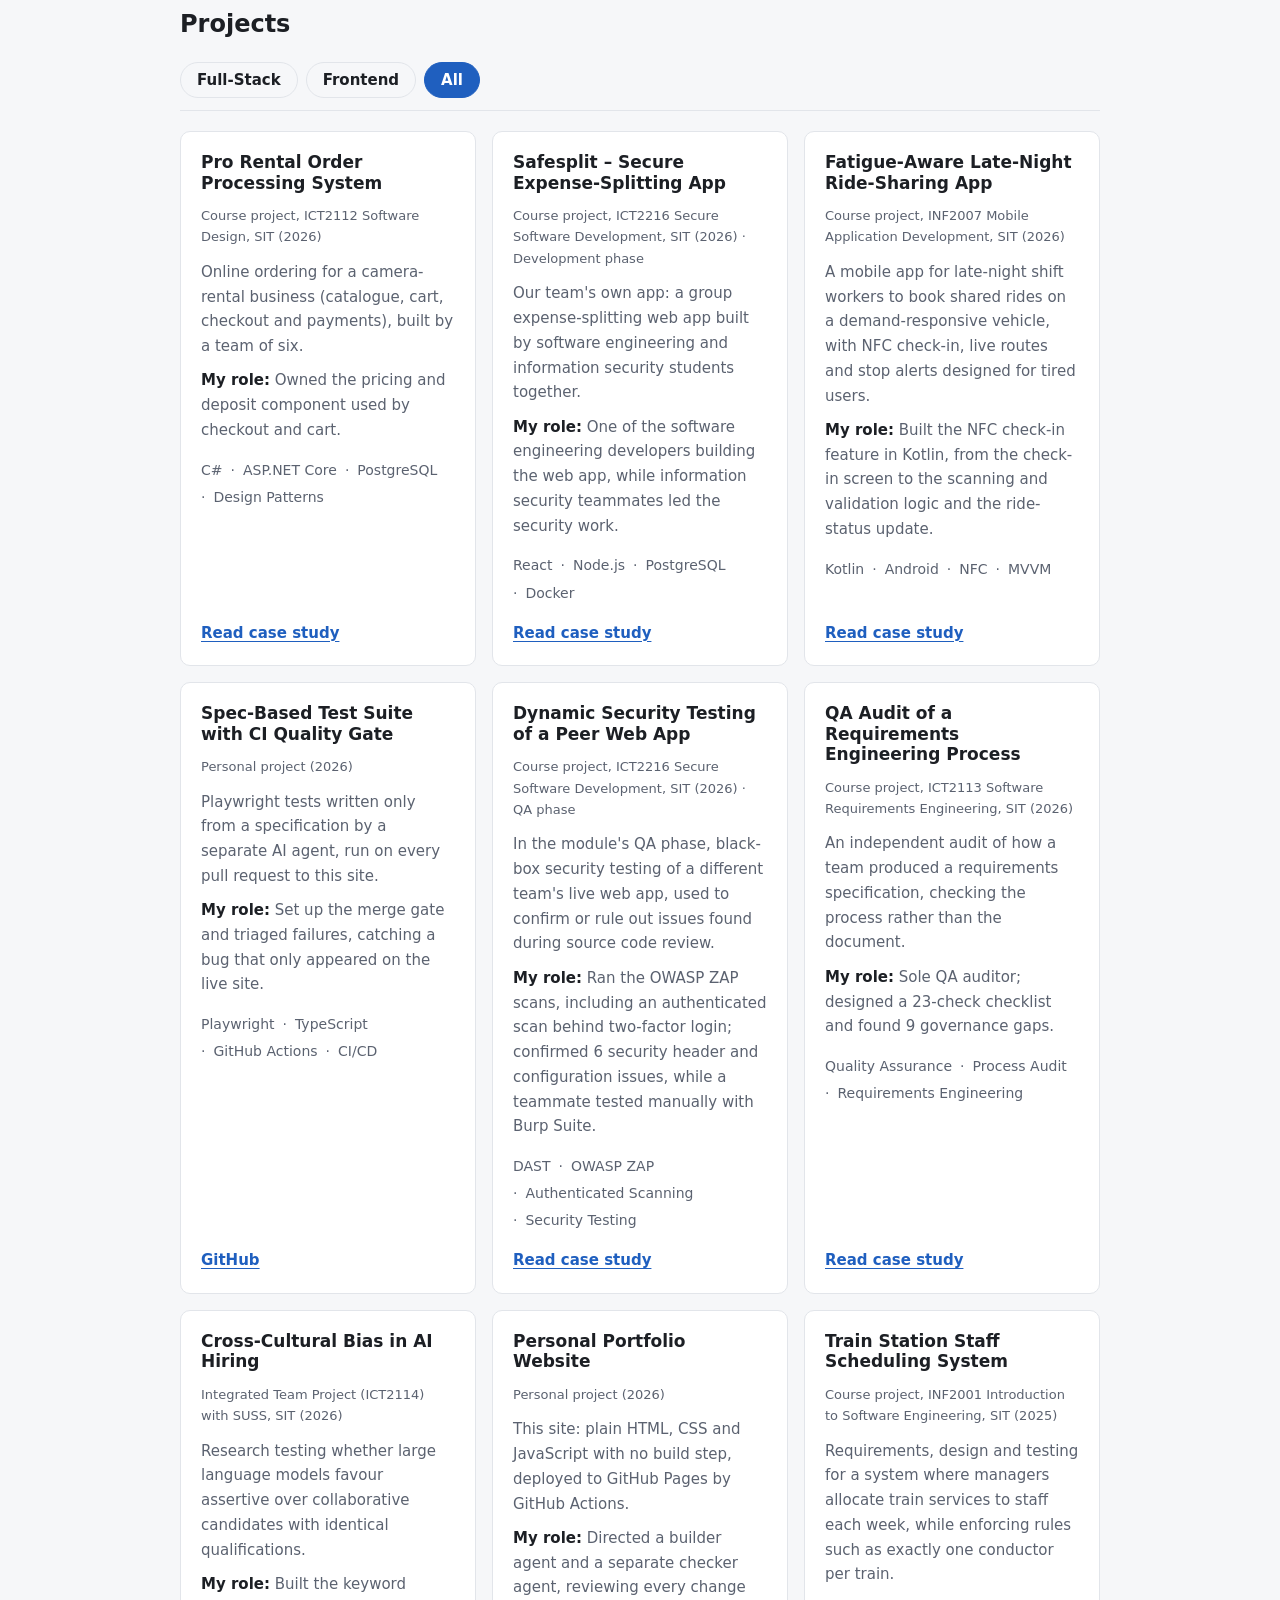
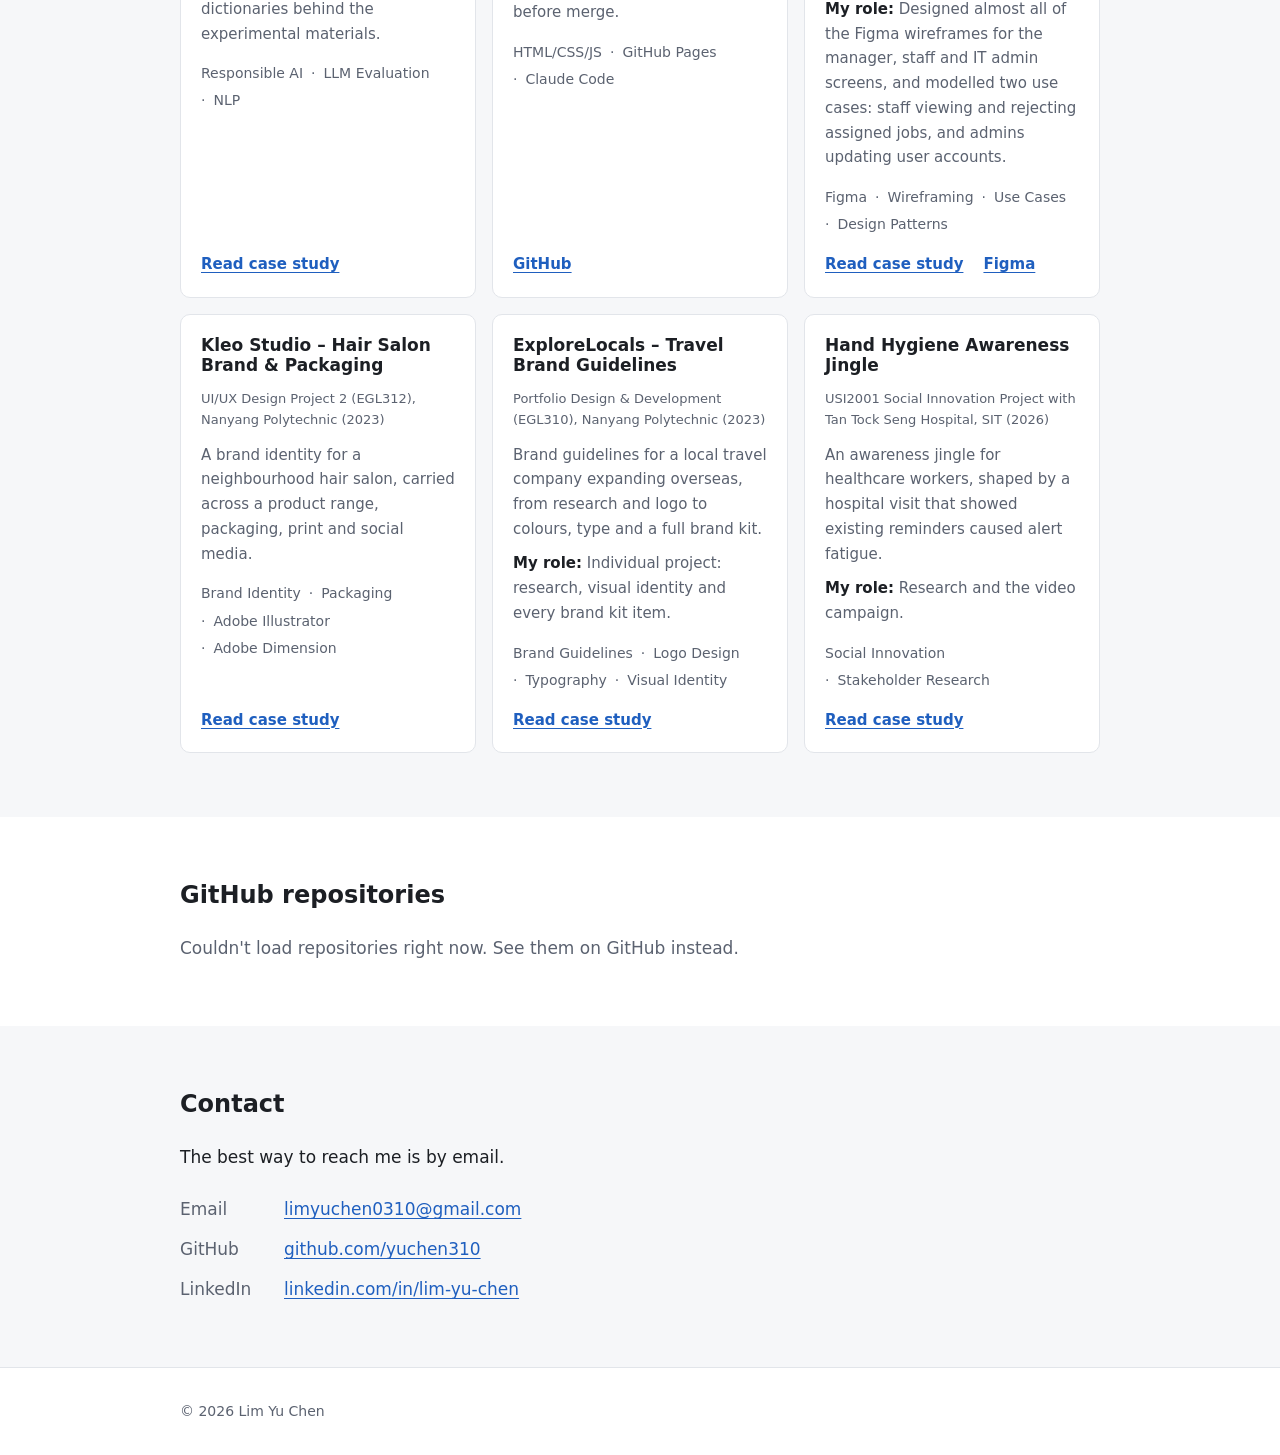
==== commit e14d6eaf: "Add ExploreLocals and Kleo Studio design projects Add two Frontend-track cards after the Train Stati" ====
--- a/public/index.html
+++ b/public/index.html
@@ -111,7 +111,7 @@
                 <a class="card-link" href="pro-rental.html">Read case study</a>
               </div>
             </li>
-            <li class="card project-card" data-tracks="fullstack frontend" data-fullstack-order="2" data-frontend-order="3">
+            <li class="card project-card" data-tracks="fullstack frontend" data-fullstack-order="2" data-frontend-order="5">
               <h3>Safesplit – Secure Expense-Splitting App</h3>
               <p class="card-context">Course project, ICT2216 Secure Software Development, SIT (2026) · Development phase</p>
               <p class="card-summary">Our team's own app: a group expense-splitting web app built by software engineering and information security students together.</p>
@@ -142,7 +142,7 @@
                 <a class="card-link" href="night-ride.html">Read case study</a>
               </div>
             </li>
-            <li class="card project-card" data-tracks="fullstack frontend" data-fullstack-order="4" data-frontend-order="4">
+            <li class="card project-card" data-tracks="fullstack frontend" data-fullstack-order="4" data-frontend-order="6">
               <h3>Spec-Based Test Suite with CI Quality Gate</h3>
               <p class="card-context">Personal project (2026)</p>
               <p class="card-summary">Playwright tests written only from a specification by a separate AI agent, run on every pull request to this site.</p>
@@ -200,7 +200,7 @@
                 <a class="card-link" href="ai-hiring.html">Read case study</a>
               </div>
             </li>
-            <li class="card project-card" data-tracks="fullstack frontend" data-fullstack-order="8" data-frontend-order="2">
+            <li class="card project-card" data-tracks="fullstack frontend" data-fullstack-order="8" data-frontend-order="4">
               <h3>Personal Portfolio Website</h3>
               <p class="card-context">Personal project (2026)</p>
               <p class="card-summary">This site: plain HTML, CSS and JavaScript with no build step, deployed to GitHub Pages by GitHub Actions.</p>
@@ -230,7 +230,37 @@
                 <a class="card-link" href="https://www.figma.com/design/fdSWLuWIiKrwcCBHg0YOWa/ISE-Train-and-Employee-management" target="_blank" rel="noopener noreferrer">Figma</a>
               </div>
             </li>
-            <li class="card project-card" data-tracks="frontend" data-frontend-order="5">
+            <li class="card project-card" data-tracks="frontend" data-frontend-order="2">
+              <h3>Kleo Studio – Hair Salon Brand &amp; Packaging</h3>
+              <p class="card-context">UI/UX Design Project 2 (EGL312), Nanyang Polytechnic (2023)</p>
+              <p class="card-summary">A brand identity for a neighbourhood hair salon, carried across a product range, packaging, print and social media.</p>
+              <!-- TODO: add <p class="card-role"><strong>My role:</strong> …</p> once the role is confirmed -->
+              <ul class="card-meta" aria-label="Topics">
+                <li>Brand Identity</li>
+                <li>Packaging</li>
+                <li>Adobe Illustrator</li>
+                <li>Adobe Dimension</li>
+              </ul>
+              <div class="card-links">
+                <a class="card-link" href="kleo-studio.html">Read case study</a>
+              </div>
+            </li>
+            <li class="card project-card" data-tracks="frontend" data-frontend-order="3">
+              <h3>ExploreLocals – Travel Brand Guidelines</h3>
+              <p class="card-context">Portfolio Design &amp; Development (EGL310), Nanyang Polytechnic (2023)</p>
+              <p class="card-summary">Brand guidelines for a local travel company expanding overseas, from research and logo to colours, type and a full brand kit.</p>
+              <p class="card-role"><strong>My role:</strong> Individual project: research, visual identity and every brand kit item.</p>
+              <ul class="card-meta" aria-label="Topics">
+                <li>Brand Guidelines</li>
+                <li>Logo Design</li>
+                <li>Typography</li>
+                <li>Visual Identity</li>
+              </ul>
+              <div class="card-links">
+                <a class="card-link" href="explorelocals.html">Read case study</a>
+              </div>
+            </li>
+            <li class="card project-card" data-tracks="frontend" data-frontend-order="7">
               <h3>Hand Hygiene Awareness Jingle</h3>
               <p class="card-context">USI2001 Social Innovation Project with Tan Tock Seng Hospital, SIT (2026)</p>
               <p class="card-summary">An awareness jingle for healthcare workers, shaped by a hospital visit that showed existing reminders caused alert fatigue.</p>
--- a/public/styles.css
+++ b/public/styles.css
@@ -935,6 +935,59 @@
 /* Diagrams always span the text column. */
 .screenshot-full img {
   width: 100%;
+}
+
+/* Portrait story graphics: 1 column, 2 on tablets, 4 across on wide screens. */
+@media (min-width: 60rem) {
+  .gallery-stories {
+    grid-template-columns: repeat(4, minmax(0, 1fr));
+  }
+}
+
+/* Colour palette: real swatches with their hex codes; 2 across on phones, 4 on wider screens. */
+.swatches {
+  display: grid;
+  grid-template-columns: repeat(2, minmax(0, 1fr));
+  gap: 1rem;
+  max-width: 40rem;
+  margin: 1.5rem 0 0;
+  padding: 0;
+  list-style: none;
+}
+
+@media (min-width: 40rem) {
+  .swatches {
+    grid-template-columns: repeat(4, minmax(0, 1fr));
+  }
+}
+
+.swatch {
+  margin: 0;
+}
+
+.swatch-chip {
+  display: block;
+  height: 4.5rem;
+  border: 1px solid var(--border);
+  border-radius: var(--radius);
+  background: var(--swatch);
+}
+
+.swatch-hex {
+  display: block;
+  margin-top: 0.5rem;
+  font-family: ui-monospace, SFMono-Regular, Consolas, monospace;
+  font-weight: 600;
+}
+
+.swatch-role {
+  display: block;
+  color: var(--muted);
+  font-size: 0.875rem;
+}
+
+.case-study .swatches + .prose {
+  margin-top: 1.25rem;
 }
 
 /* Word samples: pill-shaped tags grouped by category, all in one neutral style. */
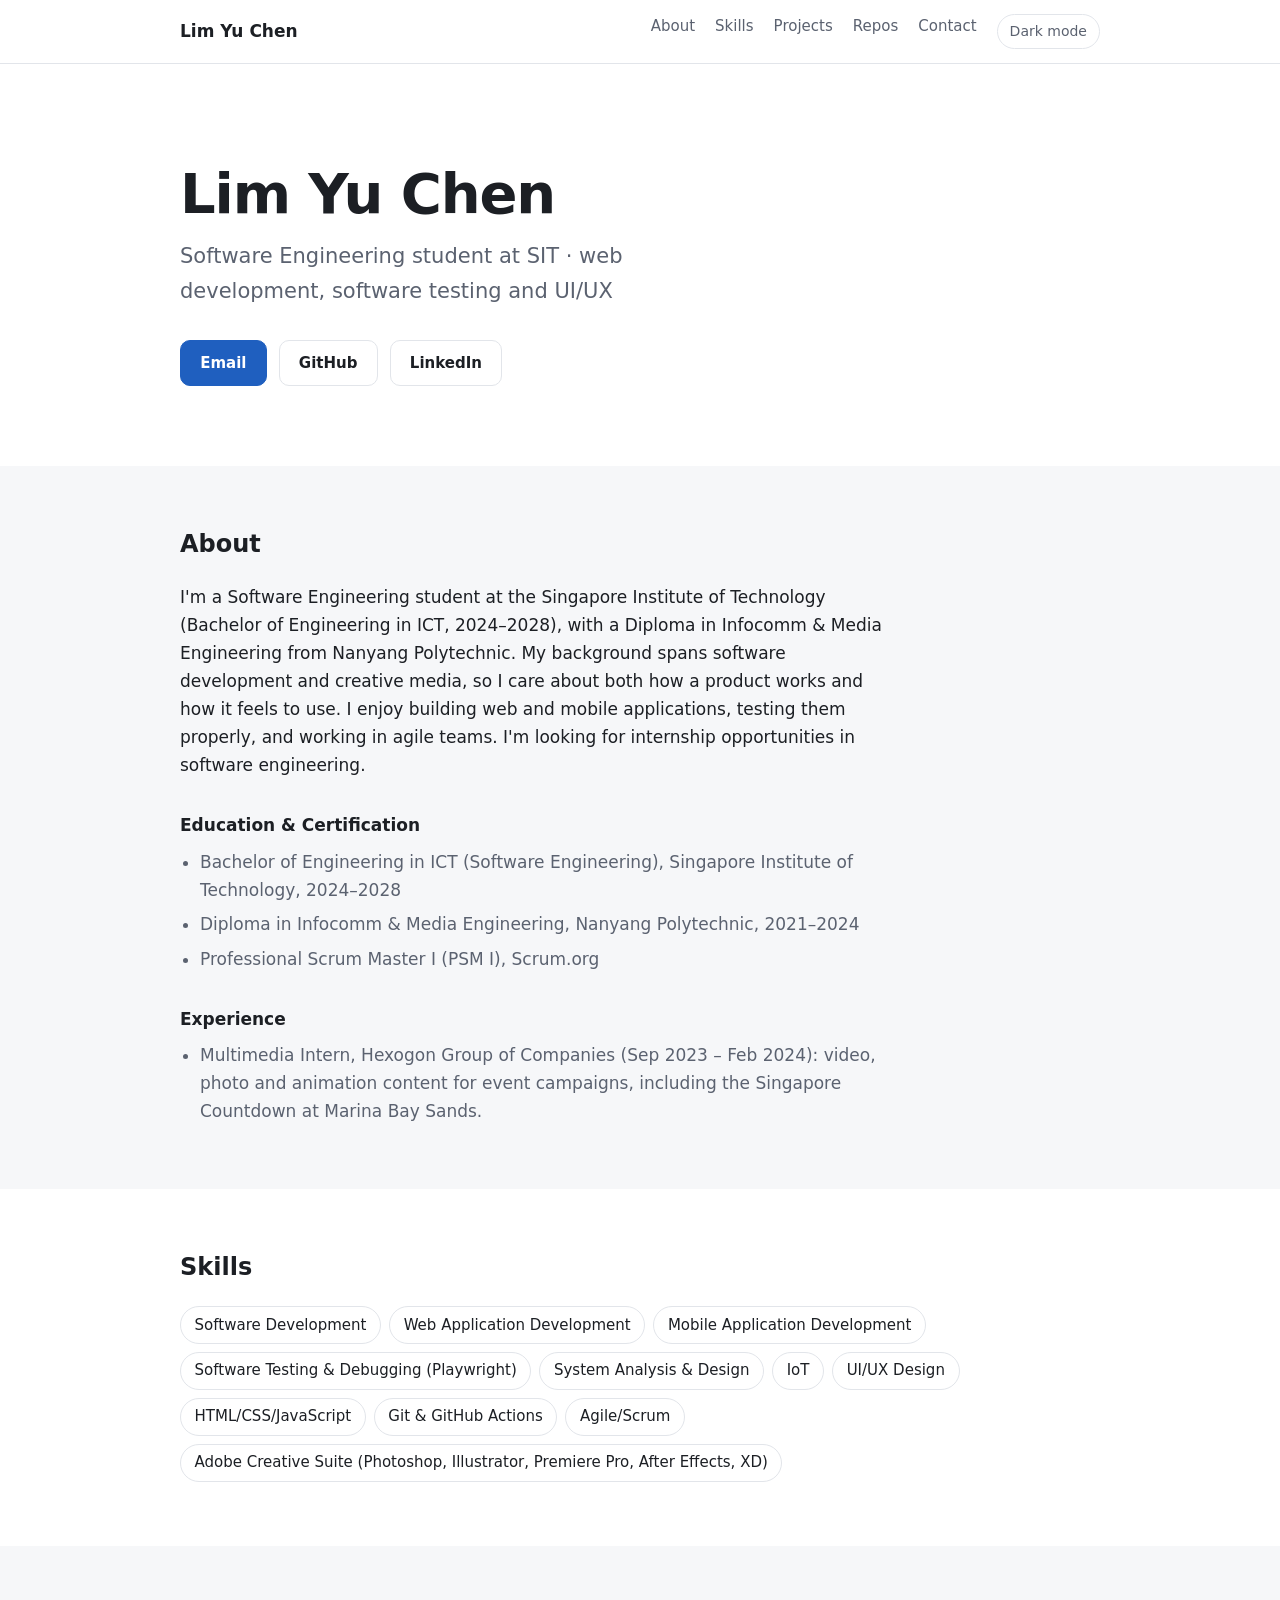
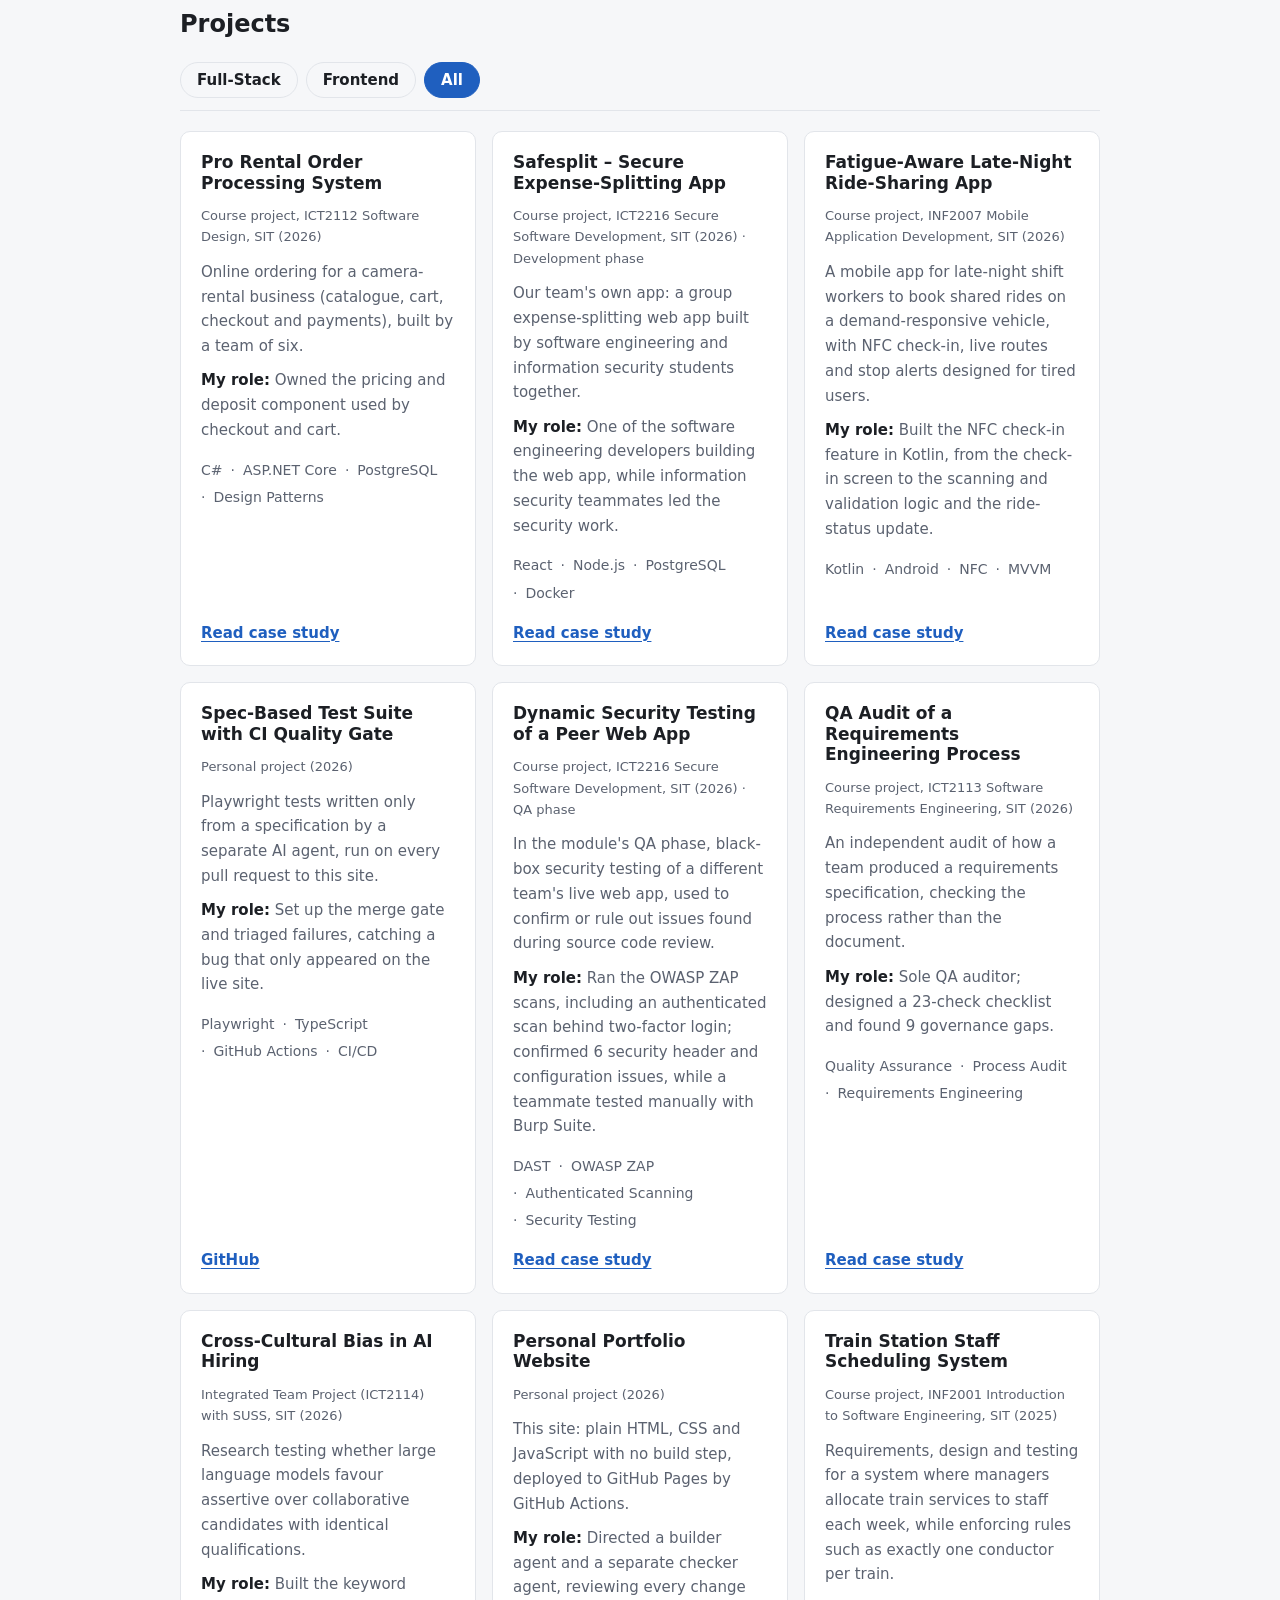
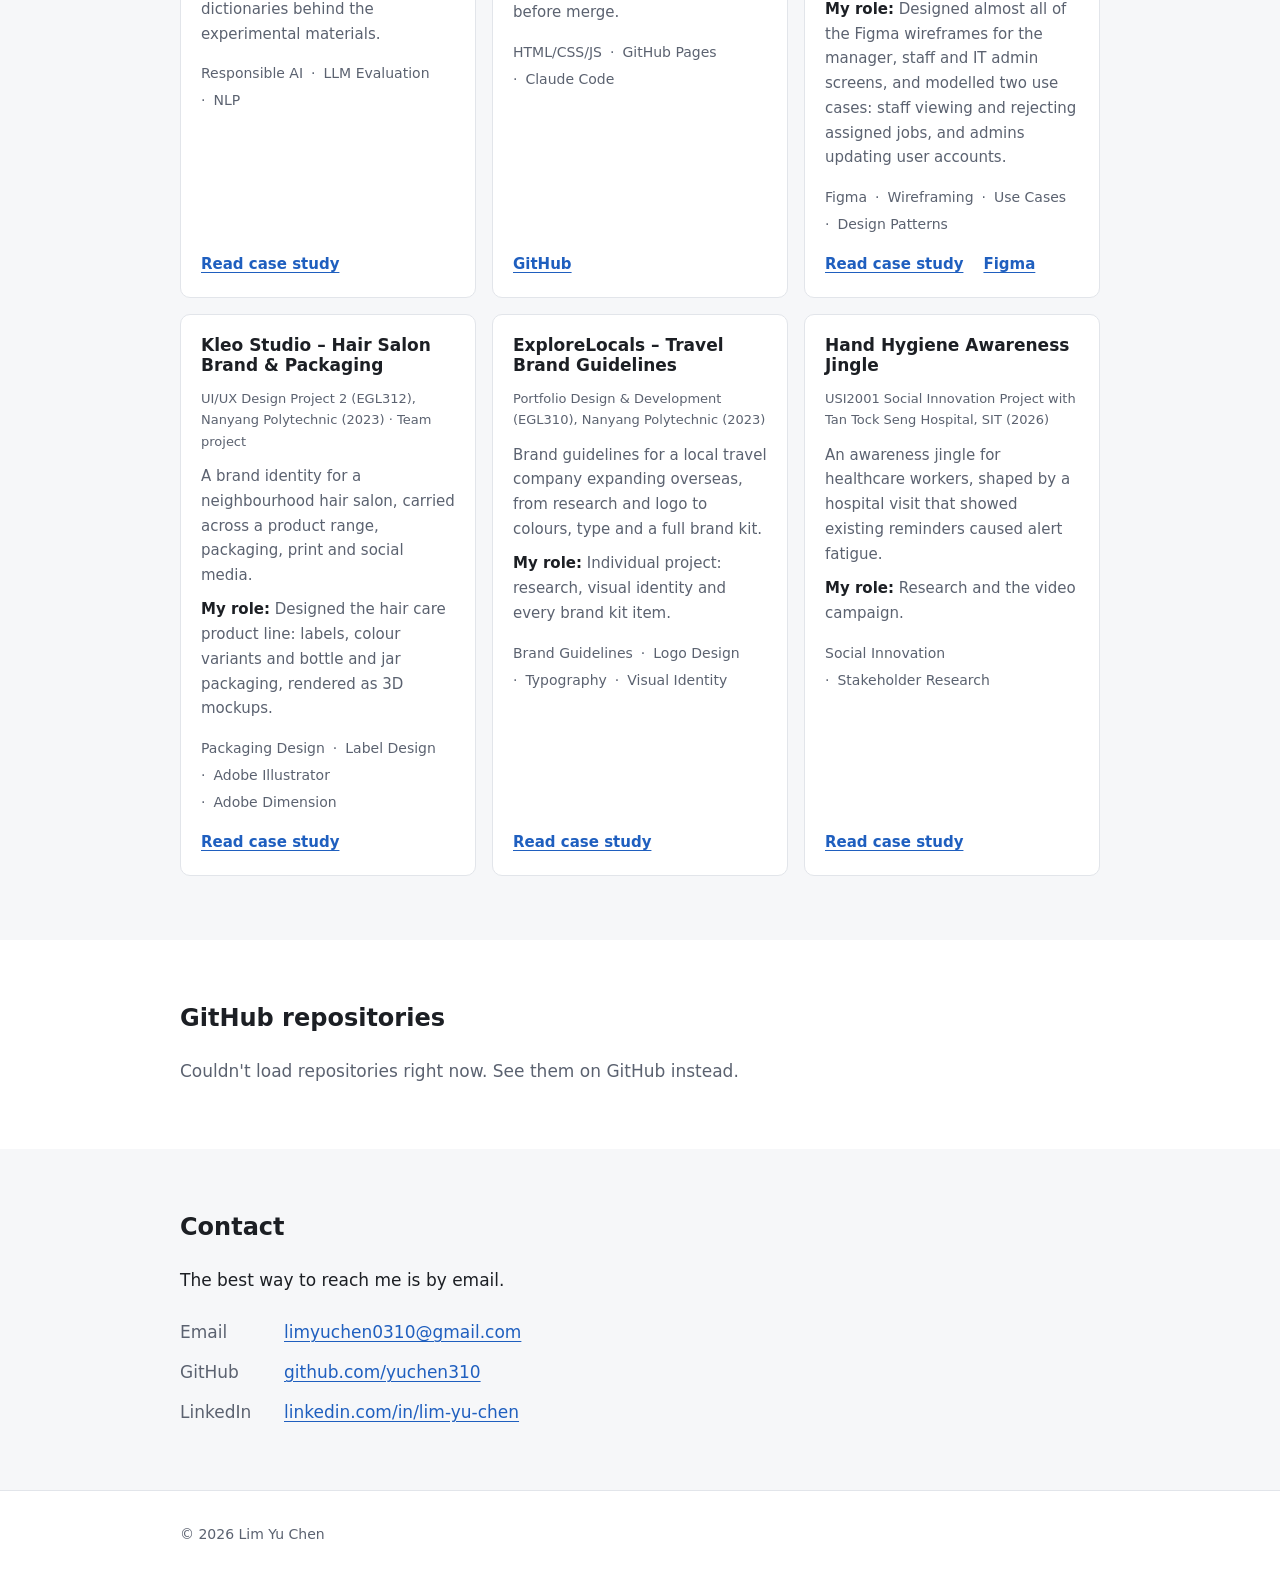
==== commit 298bd30a: "Focus Kleo Studio on my product packaging work Update the card's context, role and tags. Replace kle" ====
--- a/public/index.html
+++ b/public/index.html
@@ -232,12 +232,12 @@
             </li>
             <li class="card project-card" data-tracks="frontend" data-frontend-order="2">
               <h3>Kleo Studio – Hair Salon Brand &amp; Packaging</h3>
-              <p class="card-context">UI/UX Design Project 2 (EGL312), Nanyang Polytechnic (2023)</p>
+              <p class="card-context">UI/UX Design Project 2 (EGL312), Nanyang Polytechnic (2023) · Team project</p>
               <p class="card-summary">A brand identity for a neighbourhood hair salon, carried across a product range, packaging, print and social media.</p>
-              <!-- TODO: add <p class="card-role"><strong>My role:</strong> …</p> once the role is confirmed -->
-              <ul class="card-meta" aria-label="Topics">
-                <li>Brand Identity</li>
-                <li>Packaging</li>
+              <p class="card-role"><strong>My role:</strong> Designed the hair care product line: labels, colour variants and bottle and jar packaging, rendered as 3D mockups.</p>
+              <ul class="card-meta" aria-label="Topics">
+                <li>Packaging Design</li>
+                <li>Label Design</li>
                 <li>Adobe Illustrator</li>
                 <li>Adobe Dimension</li>
               </ul>
--- a/public/styles.css
+++ b/public/styles.css
@@ -937,9 +937,14 @@
   width: 100%;
 }
 
-/* Portrait story graphics: 1 column, 2 on tablets, 4 across on wide screens. */
+/* Images with transparent areas sit on white, so dark artwork stays visible in dark mode. */
+.screenshot-transparent img {
+  background: #fff;
+}
+
+/* A row of four portrait images (label drafts, stories): 1 column, 2 on tablets, 4 across on wide screens. */
 @media (min-width: 60rem) {
-  .gallery-stories {
+  .gallery-row-4 {
     grid-template-columns: repeat(4, minmax(0, 1fr));
   }
 }
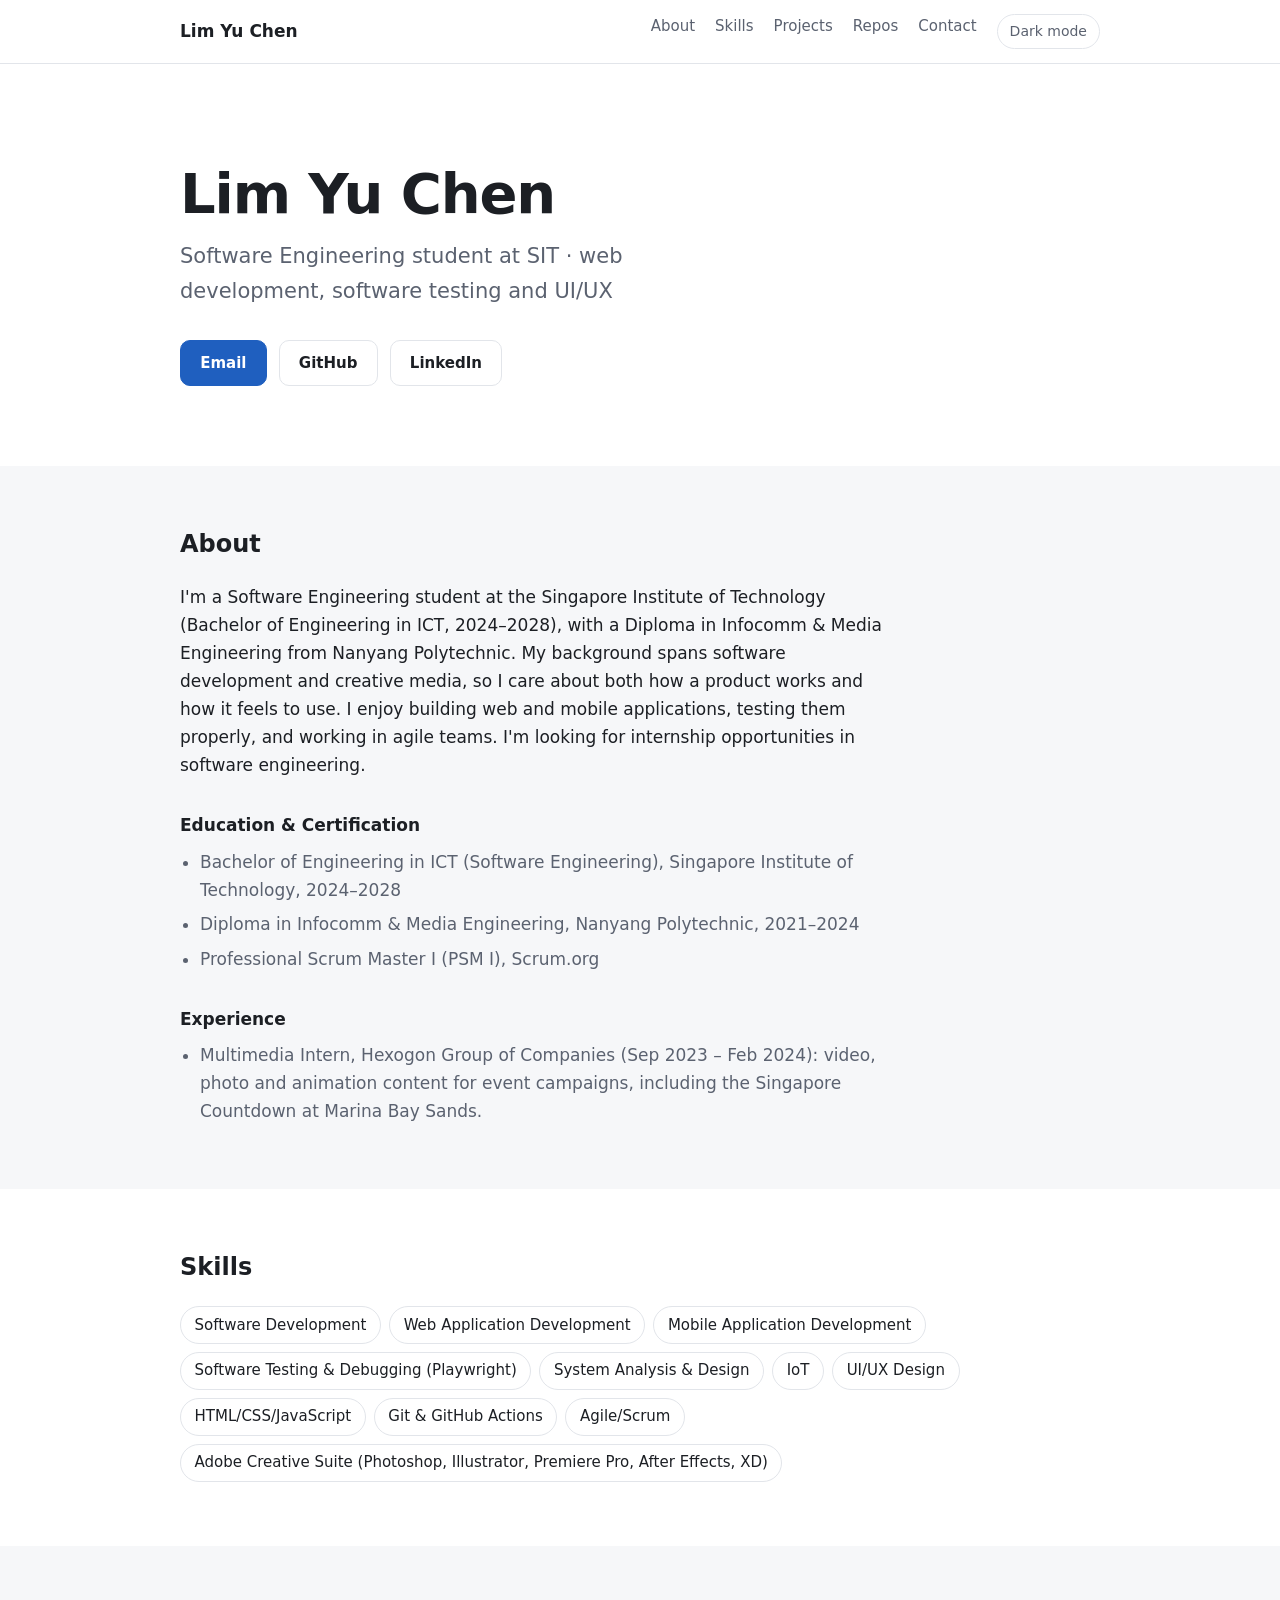
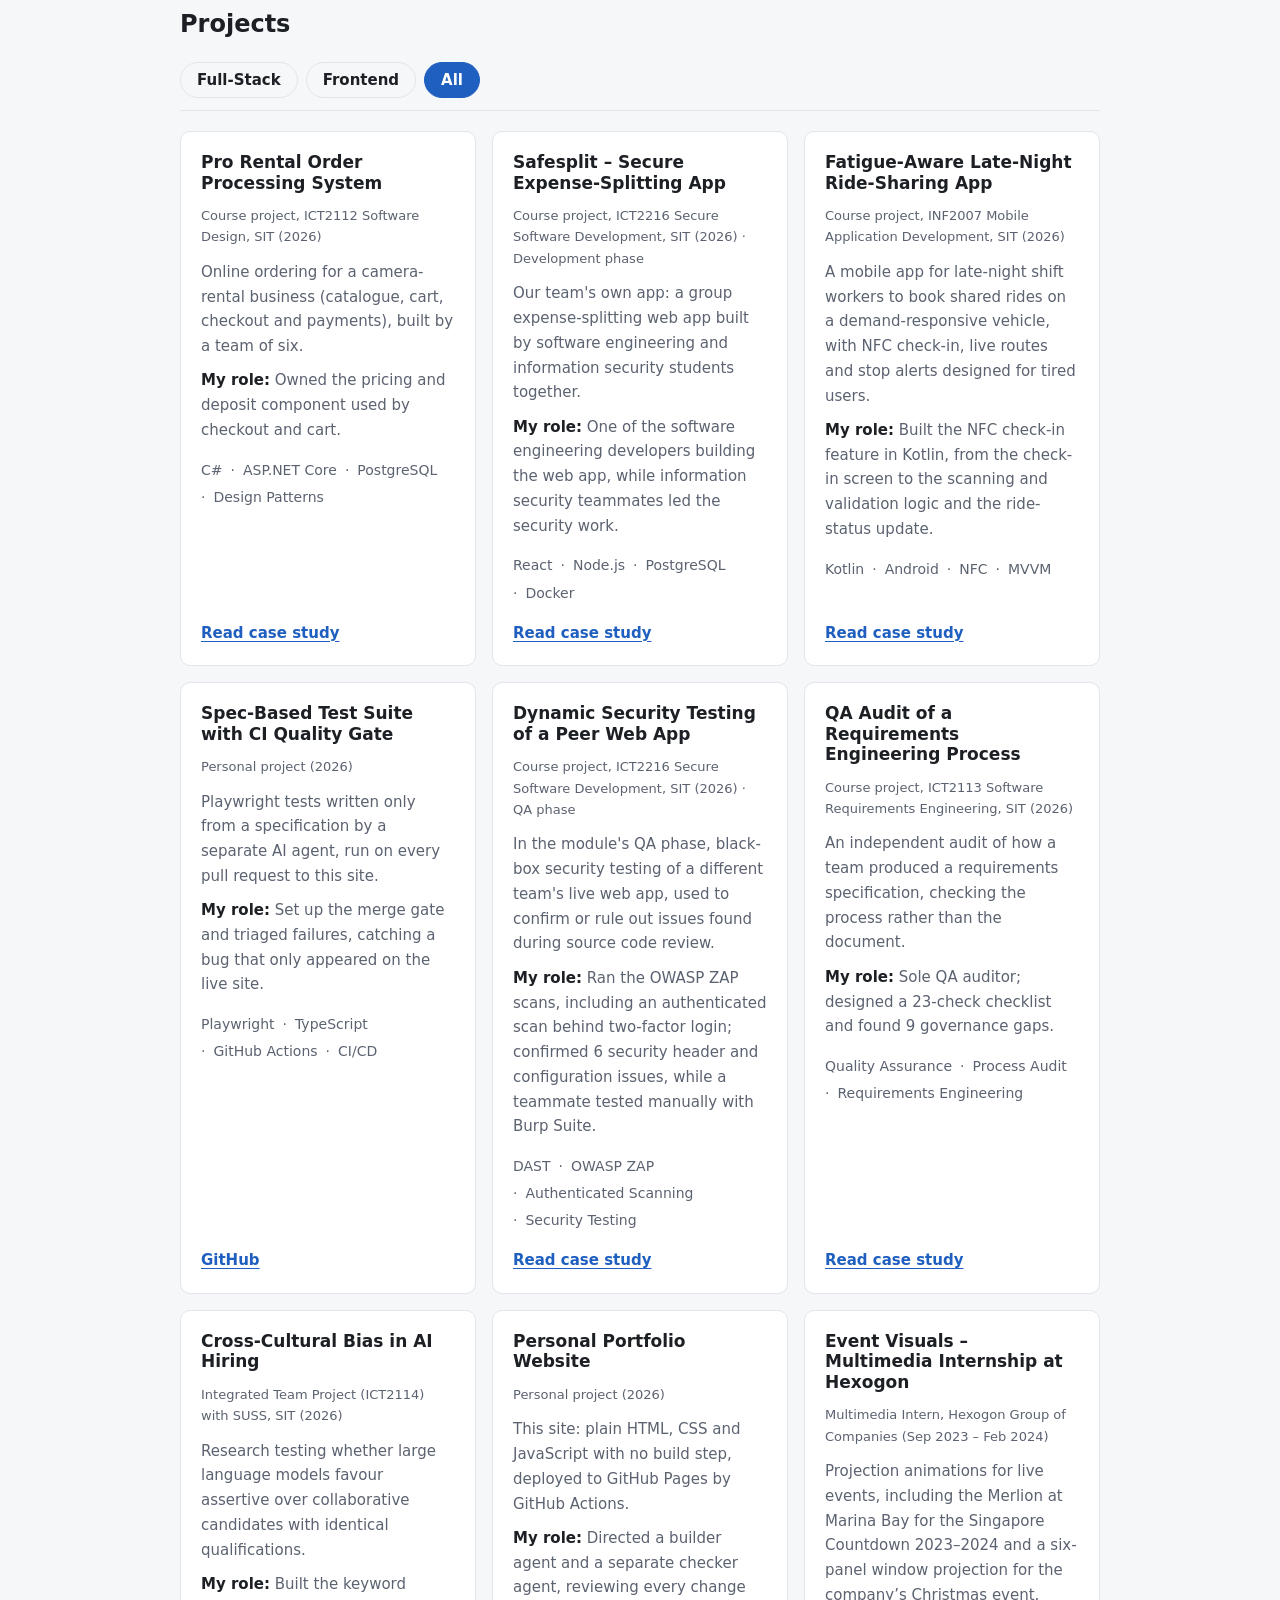
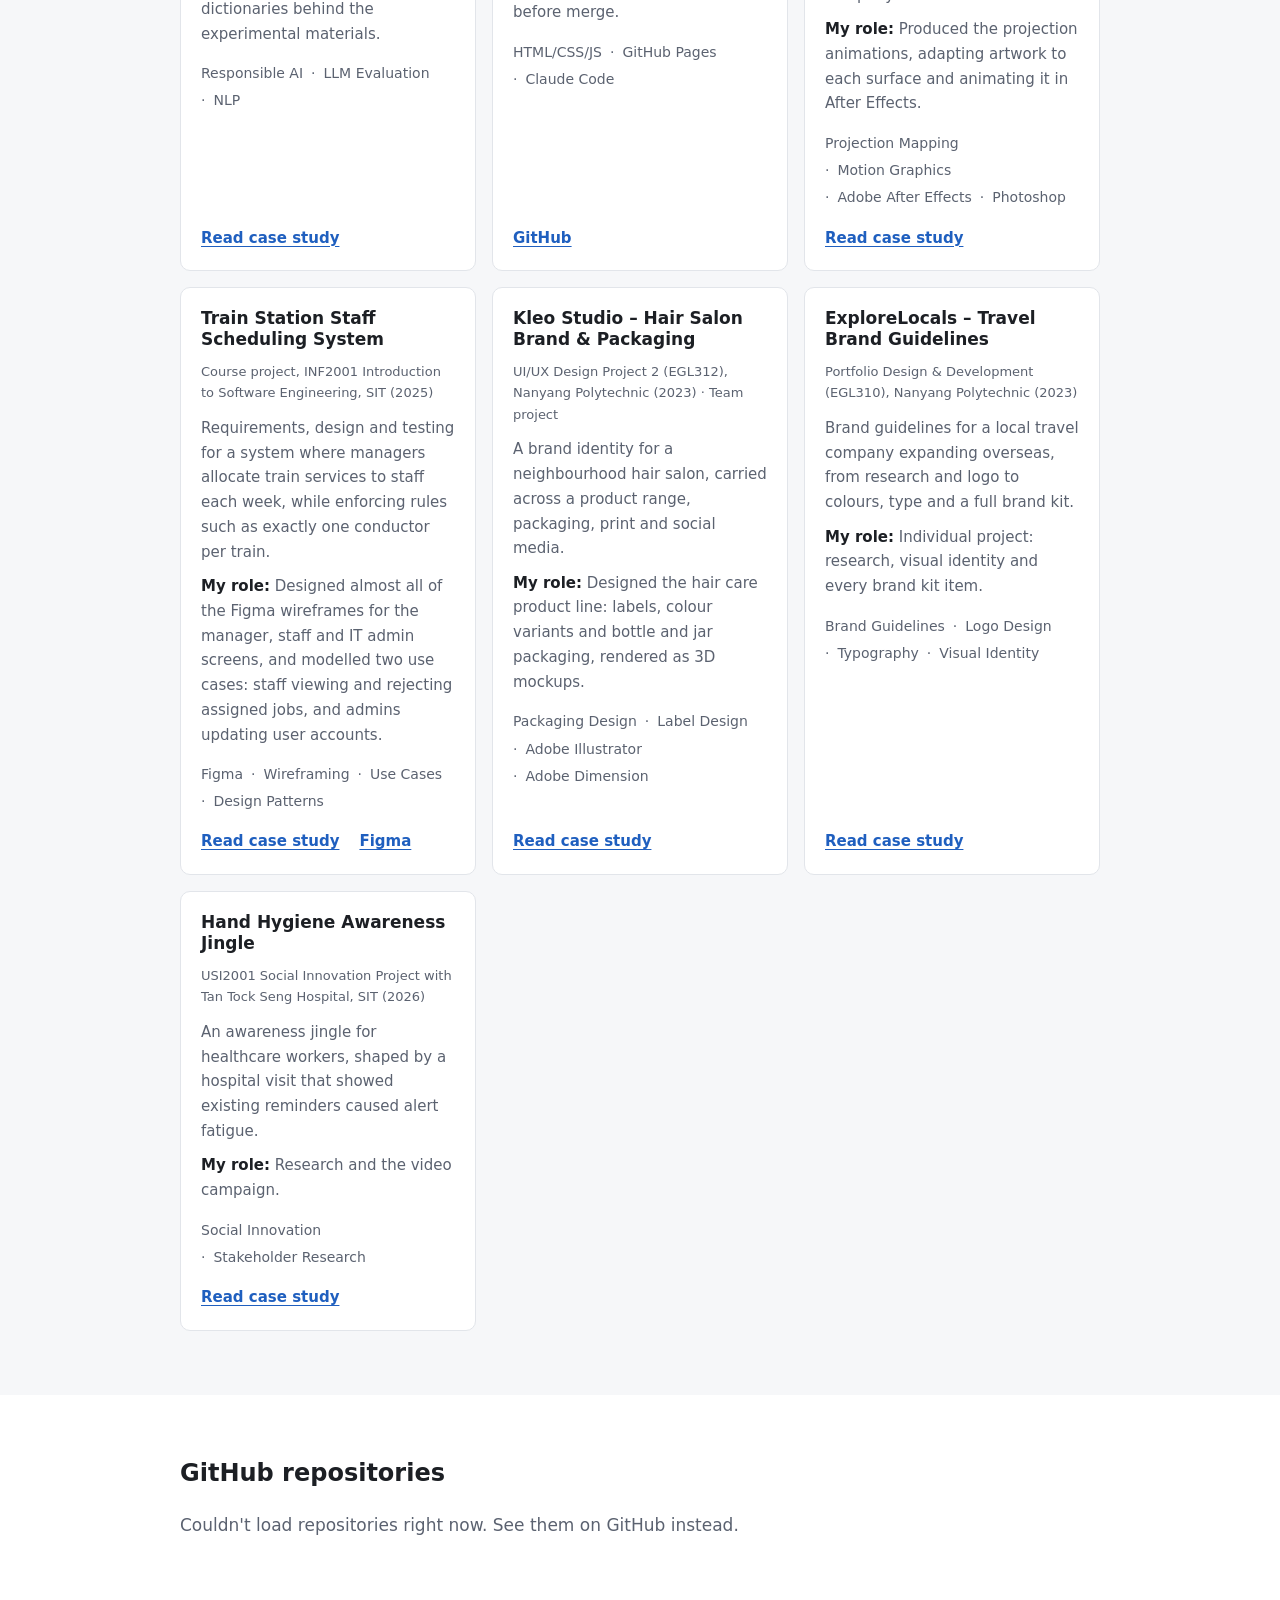
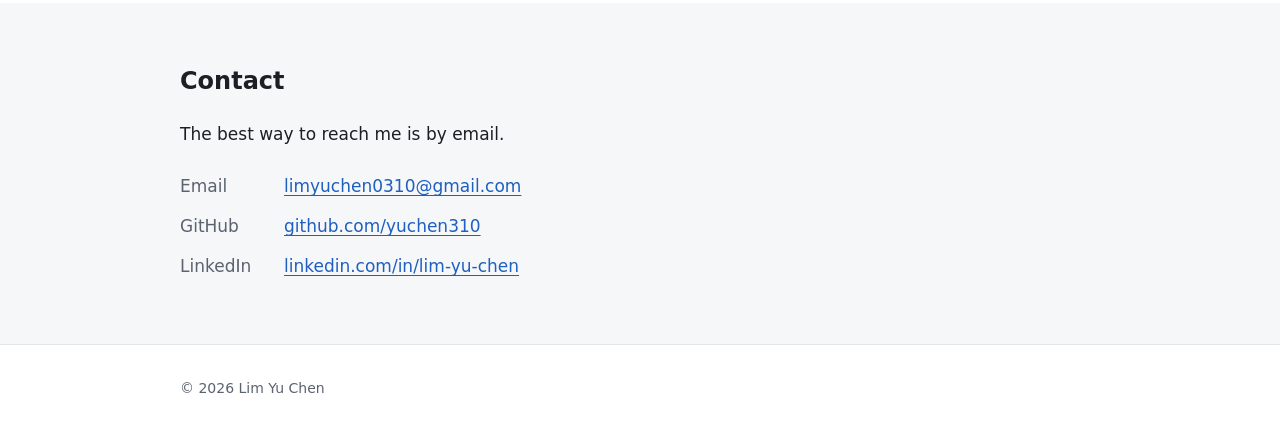
==== commit a55085e0: "Add Hexogon internship project Add the Event Visuals card first in the Frontend tab, shift the other" ====
--- a/public/index.html
+++ b/public/index.html
@@ -111,7 +111,7 @@
                 <a class="card-link" href="pro-rental.html">Read case study</a>
               </div>
             </li>
-            <li class="card project-card" data-tracks="fullstack frontend" data-fullstack-order="2" data-frontend-order="5">
+            <li class="card project-card" data-tracks="fullstack frontend" data-fullstack-order="2" data-frontend-order="6">
               <h3>Safesplit – Secure Expense-Splitting App</h3>
               <p class="card-context">Course project, ICT2216 Secure Software Development, SIT (2026) · Development phase</p>
               <p class="card-summary">Our team's own app: a group expense-splitting web app built by software engineering and information security students together.</p>
@@ -142,7 +142,7 @@
                 <a class="card-link" href="night-ride.html">Read case study</a>
               </div>
             </li>
-            <li class="card project-card" data-tracks="fullstack frontend" data-fullstack-order="4" data-frontend-order="6">
+            <li class="card project-card" data-tracks="fullstack frontend" data-fullstack-order="4" data-frontend-order="7">
               <h3>Spec-Based Test Suite with CI Quality Gate</h3>
               <p class="card-context">Personal project (2026)</p>
               <p class="card-summary">Playwright tests written only from a specification by a separate AI agent, run on every pull request to this site.</p>
@@ -200,7 +200,7 @@
                 <a class="card-link" href="ai-hiring.html">Read case study</a>
               </div>
             </li>
-            <li class="card project-card" data-tracks="fullstack frontend" data-fullstack-order="8" data-frontend-order="4">
+            <li class="card project-card" data-tracks="fullstack frontend" data-fullstack-order="8" data-frontend-order="5">
               <h3>Personal Portfolio Website</h3>
               <p class="card-context">Personal project (2026)</p>
               <p class="card-summary">This site: plain HTML, CSS and JavaScript with no build step, deployed to GitHub Pages by GitHub Actions.</p>
@@ -215,6 +215,21 @@
               </div>
             </li>
             <li class="card project-card" data-tracks="frontend" data-frontend-order="1">
+              <h3>Event Visuals – Multimedia Internship at Hexogon</h3>
+              <p class="card-context">Multimedia Intern, Hexogon Group of Companies (Sep 2023 – Feb 2024)</p>
+              <p class="card-summary">Projection animations for live events, including the Merlion at Marina Bay for the Singapore Countdown 2023–2024 and a six-panel window projection for the company’s Christmas event.</p>
+              <p class="card-role"><strong>My role:</strong> Produced the projection animations, adapting artwork to each surface and animating it in After Effects.</p>
+              <ul class="card-meta" aria-label="Topics">
+                <li>Projection Mapping</li>
+                <li>Motion Graphics</li>
+                <li>Adobe After Effects</li>
+                <li>Photoshop</li>
+              </ul>
+              <div class="card-links">
+                <a class="card-link" href="hexogon.html">Read case study</a>
+              </div>
+            </li>
+            <li class="card project-card" data-tracks="frontend" data-frontend-order="2">
               <h3>Train Station Staff Scheduling System</h3>
               <p class="card-context">Course project, INF2001 Introduction to Software Engineering, SIT (2025)</p>
               <p class="card-summary">Requirements, design and testing for a system where managers allocate train services to staff each week, while enforcing rules such as exactly one conductor per train.</p>
@@ -230,7 +245,7 @@
                 <a class="card-link" href="https://www.figma.com/design/fdSWLuWIiKrwcCBHg0YOWa/ISE-Train-and-Employee-management" target="_blank" rel="noopener noreferrer">Figma</a>
               </div>
             </li>
-            <li class="card project-card" data-tracks="frontend" data-frontend-order="2">
+            <li class="card project-card" data-tracks="frontend" data-frontend-order="3">
               <h3>Kleo Studio – Hair Salon Brand &amp; Packaging</h3>
               <p class="card-context">UI/UX Design Project 2 (EGL312), Nanyang Polytechnic (2023) · Team project</p>
               <p class="card-summary">A brand identity for a neighbourhood hair salon, carried across a product range, packaging, print and social media.</p>
@@ -245,7 +260,7 @@
                 <a class="card-link" href="kleo-studio.html">Read case study</a>
               </div>
             </li>
-            <li class="card project-card" data-tracks="frontend" data-frontend-order="3">
+            <li class="card project-card" data-tracks="frontend" data-frontend-order="4">
               <h3>ExploreLocals – Travel Brand Guidelines</h3>
               <p class="card-context">Portfolio Design &amp; Development (EGL310), Nanyang Polytechnic (2023)</p>
               <p class="card-summary">Brand guidelines for a local travel company expanding overseas, from research and logo to colours, type and a full brand kit.</p>
@@ -260,7 +275,7 @@
                 <a class="card-link" href="explorelocals.html">Read case study</a>
               </div>
             </li>
-            <li class="card project-card" data-tracks="frontend" data-frontend-order="7">
+            <li class="card project-card" data-tracks="frontend" data-frontend-order="8">
               <h3>Hand Hygiene Awareness Jingle</h3>
               <p class="card-context">USI2001 Social Innovation Project with Tan Tock Seng Hospital, SIT (2026)</p>
               <p class="card-summary">An awareness jingle for healthcare workers, shaped by a hospital visit that showed existing reminders caused alert fatigue.</p>
--- a/public/styles.css
+++ b/public/styles.css
@@ -534,7 +534,8 @@
 }
 
 /* Case-study images always fit the text column. */
-.case-study img {
+.case-study img,
+.case-hero .screenshot img {
   display: block;
   max-width: 100%;
   height: auto;
